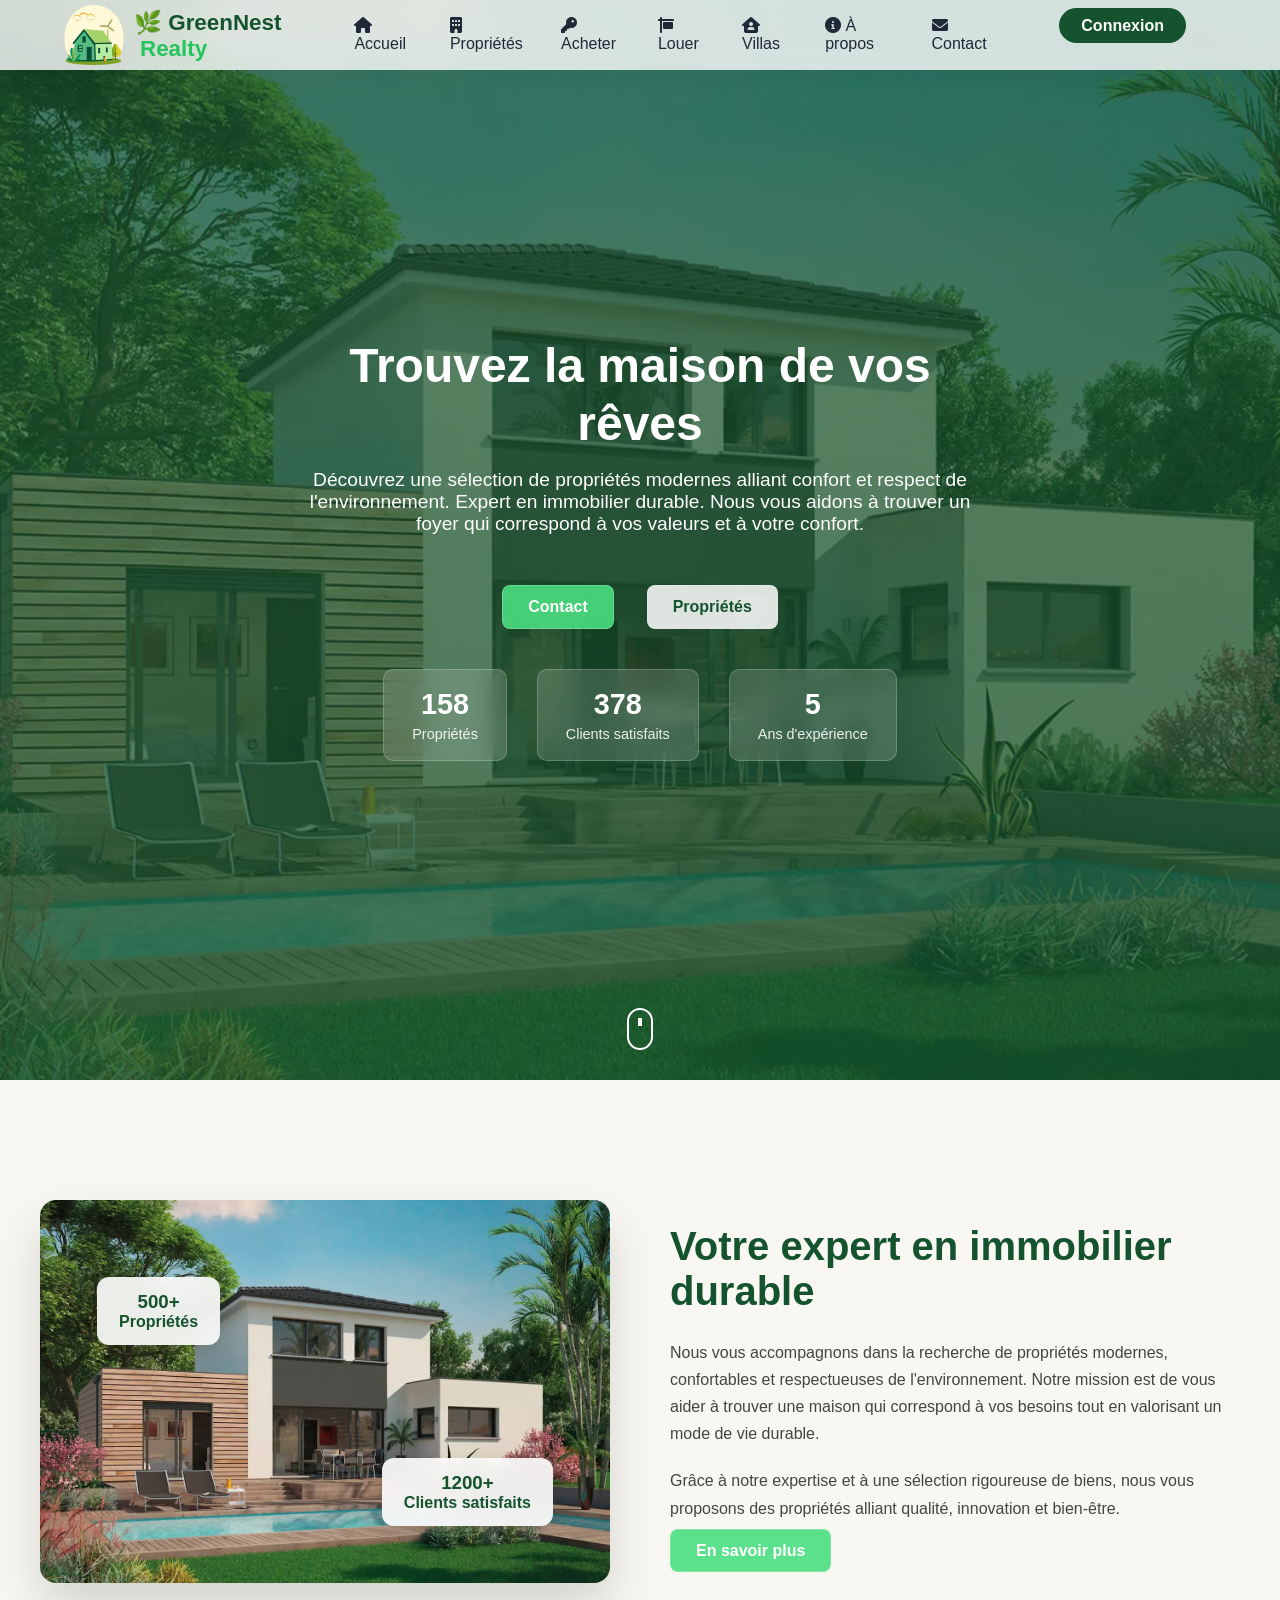
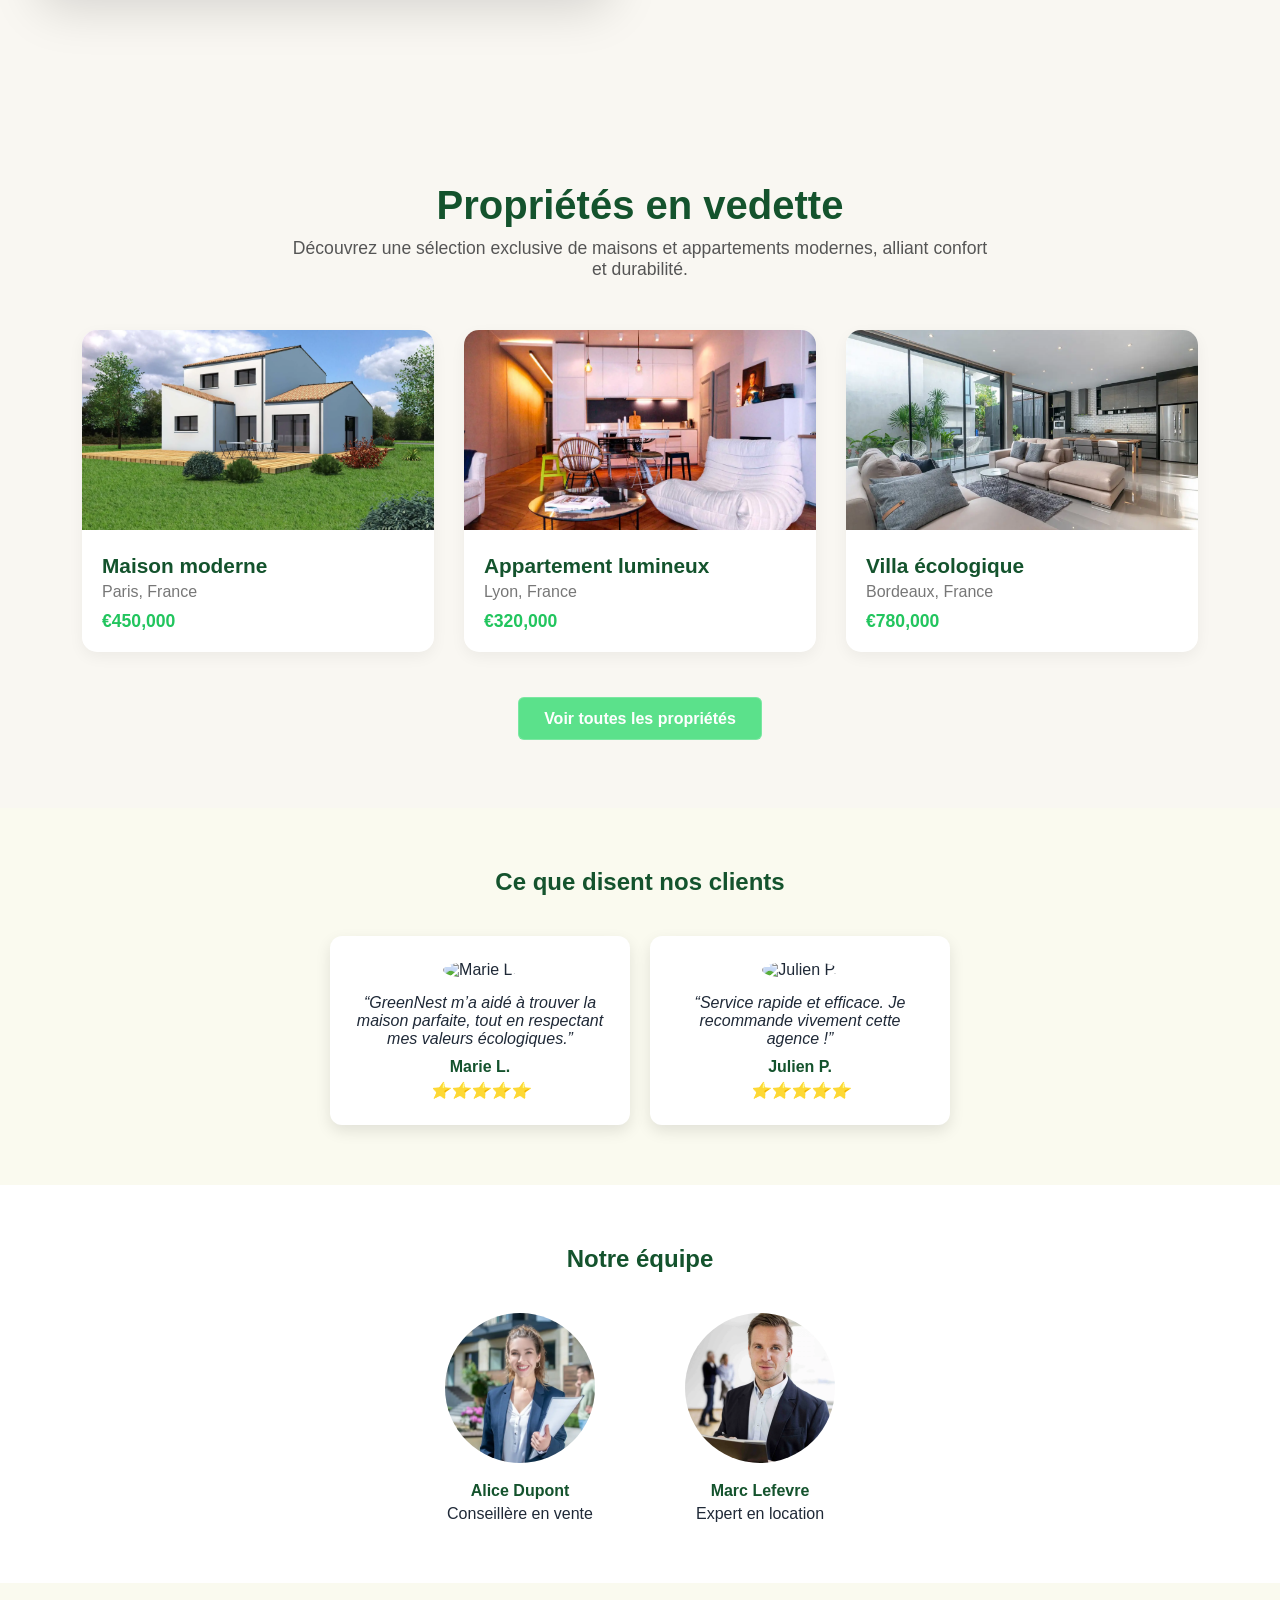
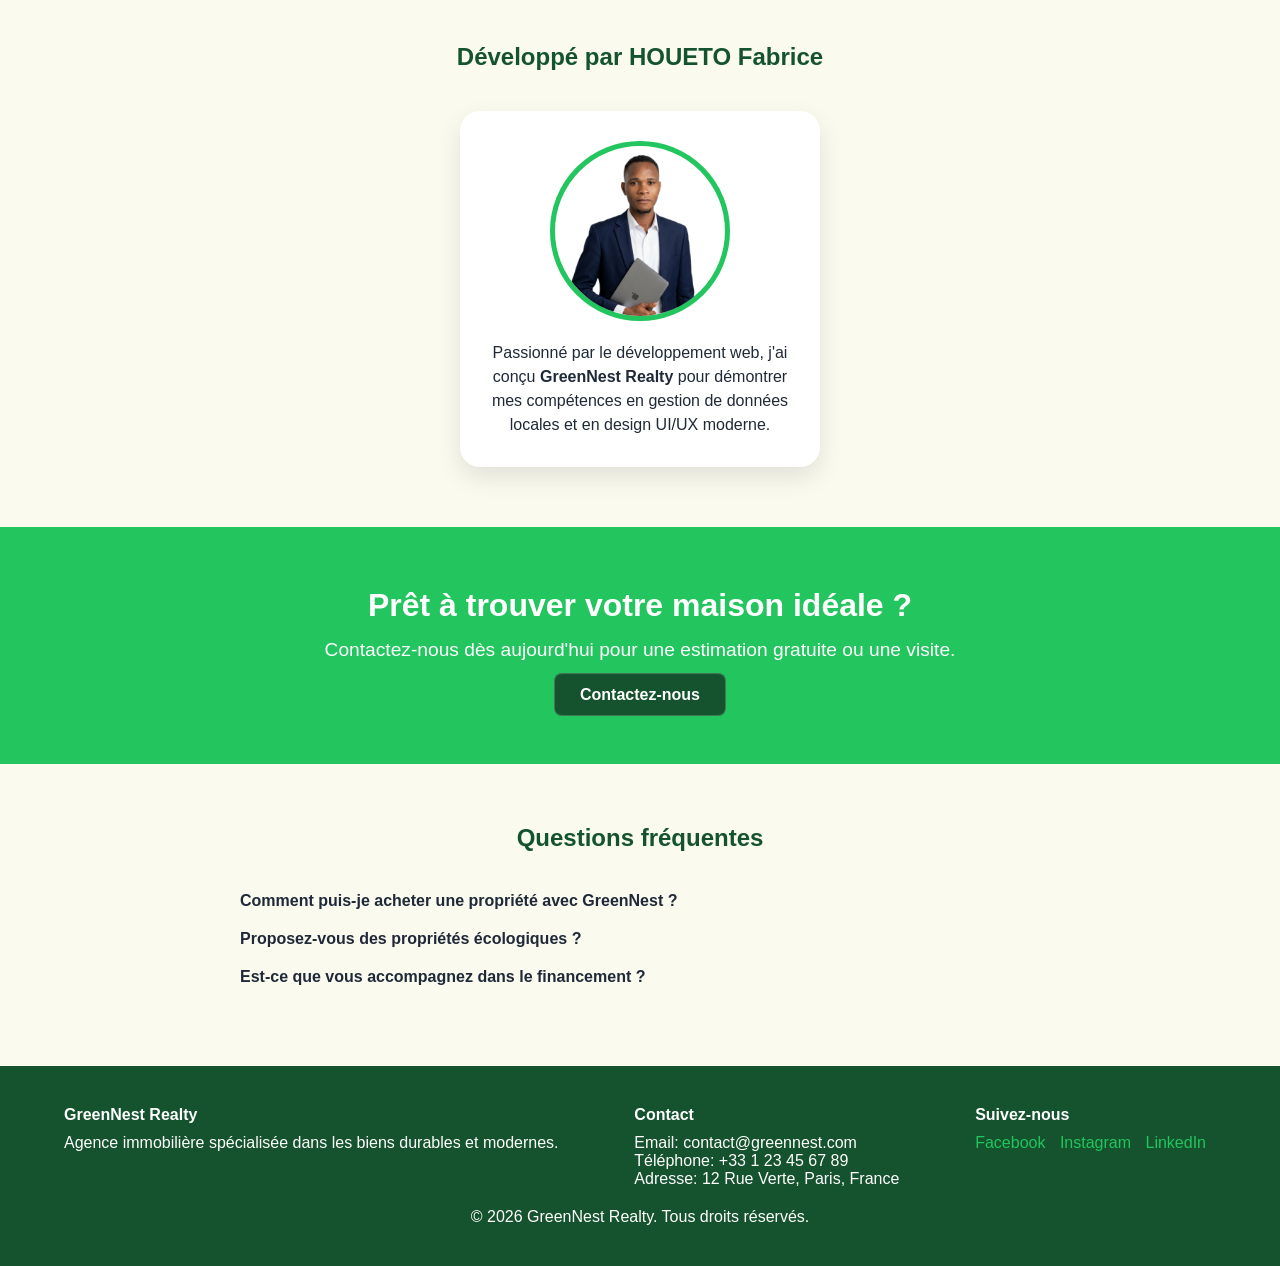
==== index.html @ a1bad44c "modification" ====
<!DOCTYPE html>
<html lang="fr">
<head>
    <meta charset="UTF-8">
    <meta name="viewport" content="width=device-width, initial-scale=1.0">
    <title>GreenNest Realty | Trouvez votre maison écologique</title>
    <link rel="stylesheet" href="style.css">
    <link rel="stylesheet" href="https://cdnjs.cloudflare.com/ajax/libs/font-awesome/6.0.0/css/all.min.css">
</head>

<body>
    
    <!-- ================= HEADER ================= -->
<header>
    <div class="menu-overlay" id="overlay"></div>
    <div class="container header-container">

        <!-- LOGO -->
        <div class="logo">
            <img id="logo" src="images/Logo.webp" alt="Logo" loading="lazy">
            <h2>🌿 GreenNest <span>Realty</span></h2>
        </div>

        <!-- NAVIGATION -->
        <nav id="nav-menu">
            <ul>
                <li><a href="#hero"><i class="fas fa-home"></i> Accueil</a></li>
                <li><a href="property.html" id="linkProperties"><i class="fas fa-building"></i> Propriétés</a></li>
                <li><a href="property.html?status=acheter" id="linkBuy"><i class="fas fa-key"></i> Acheter</a></li>
                <li><a href="property.html?status=louer" id="linkRent"><i class="fas fa-sign"></i> Louer</a></li>
                <li><a href="property.html?type=villa"><i class="fas fa-house-user"></i> Villas</a></li>
                <li><a href="#about"><i class="fas fa-info-circle"></i> À propos</a></li>
                <li><a href="contact.html" id="linkContact"><i class="fas fa-envelope"></i> Contact</a></li>
                <li><a href="login.html" class="btn-login" id="btnLogin">Connexion</a></li>
            </ul>
        </nav>

        <!-- HAMBURGER -->
        <div class="hamburger" id="hamburger">
            <i class="fas fa-bars"></i>
        </div>

    </div>
</header>

    <!-- Hero -->
    <section class="hero" id="hero">

  <img src="images/appartement20.webp" alt="Maison moderne écologique" class="hero-bg" loading="lazy">

  <div class="hero-overlay"></div>

  <div class="hero-content">
    <br>
    <h1 class="hero-title">Trouvez la maison de vos rêves</h1>

    <p class="hero-text">
      Découvrez une sélection de propriétés modernes alliant confort et respect
      de l'environnement. Expert en immobilier durable. Nous vous aidons à
      trouver un foyer qui correspond à vos valeurs et à votre confort.
    </p>
    <br>
    <div class="hero-btns">
      <a href="contact.html" class="btn btn-primary">Contact</a>&nbsp;&nbsp;
      <a href="property.html" class="btn btn-secondary">Propriétés</a>
    </div>

    <div class="hero-stats">

  <div class="stat">
    <h3 class="counter" data-target="500">0</h3>
    <p>Propriétés</p>
  </div>

  <div class="stat">
    <h3 class="counter" data-target="1200">0</h3>
    <p>Clients satisfaits</p>
  </div>

  <div class="stat">
    <h3 class="counter" data-target="15">0</h3>
    <p>Ans d'expérience</p>
  </div>

</div>

  </div>

  <div class="scroll-indicator"></div>

</section>

    <!-- About -->
    <section class="about" id="about">

  <div class="about-container">

    <div class="about-image">
      <img src="images/appartement20.webp" alt="Maison écologique moderne" loading="lazy">
      <!-- petites cartes flottantes -->
      <div class="about-card stat-card">
        <h3>500+</h3>
        <p>Propriétés</p>
      </div>
      <div class="about-card stat-card">
        <h3>1200+</h3>
        <p>Clients satisfaits</p>
      </div>
    </div>

    <div class="about-content">
      <h2 class="fade-up">Votre expert en immobilier durable</h2>

      <p class="fade-up" style="animation-delay:0.3s">
        Nous vous accompagnons dans la recherche de propriétés modernes,
        confortables et respectueuses de l'environnement. Notre mission
        est de vous aider à trouver une maison qui correspond à vos besoins
        tout en valorisant un mode de vie durable.
      </p>

      <p class="fade-up" style="animation-delay:0.5s">
        Grâce à notre expertise et à une sélection rigoureuse de biens,
        nous vous proposons des propriétés alliant qualité, innovation
        et bien-être.
      </p>

      <a href="about.html" class="btn btn-primary fade-up" style="animation-delay:0.7s">
        En savoir plus
      </a>

    </div>

  </div>

</section>

    <!-- Properties -->
    <section class="featured-properties">
  <div class="container">
    <h2 class="section-title">Propriétés en vedette</h2>
    <p class="section-subtitle">Découvrez une sélection exclusive de maisons et appartements modernes, alliant confort et durabilité.</p>

    <div class="property-cards">

      <!-- Carte propriété 1 -->
      <div class="property-card">
        <img src="images/appartement13.webp" alt="Maison moderne à Paris" loading="lazy">
        <div class="property-info">
          <h3>Maison moderne</h3>
          <p>Paris, France</p>
          <span class="price">€450,000</span>
        </div>
      </div>

      <!-- Carte propriété 2 -->
      <div class="property-card">
        <img src="images/appartement11.webp" alt="Appartement lumineux à Lyon" loading="lazy">
        <div class="property-info">
          <h3>Appartement lumineux</h3>
          <p>Lyon, France</p>
          <span class="price">€320,000</span>
        </div>
      </div>

      <!-- Carte propriété 3 -->
      <div class="property-card">
        <img src="images/appartement2.webp" alt="Villa écologique à Bordeaux" loading="lazy">
        <div class="property-info">
          <h3>Villa écologique</h3>
          <p>Bordeaux, France</p>
          <span class="price">€780,000</span>
        </div>
      </div>

    </div>
    <br>
    <div class="btn-container">
      <a href="property.html" class="btn btn-primary">Voir toutes les propriétés</a>
    </div>

  </div>
</section>

    <!-- ================= Testimonials / Avis Clients ================= -->
<section class="testimonials" id="testimonials">
  <div class="container">
    <h2>Ce que disent nos clients</h2>
    <div class="testimonial-cards">
      <div class="testimonial-card">
        <img src="https://i.pravatar.cc/100?img=32" alt="Marie L." loading="lazy">
        <p>“GreenNest m’a aidé à trouver la maison parfaite, tout en respectant mes valeurs écologiques.”</p>
        <h4>Marie L.</h4>
        <p class="stars">⭐⭐⭐⭐⭐</p>
      </div>
      <div class="testimonial-card">
        <img src="https://i.pravatar.cc/100?img=12" alt="Julien P." loading="lazy">
        <p>“Service rapide et efficace. Je recommande vivement cette agence !”</p>
        <h4>Julien P.</h4>
        <p class="stars">⭐⭐⭐⭐⭐</p>
      </div>
    </div>
  </div>
</section>

<!-- ================= Team / Équipe ================= -->
<section class="team" id="team">
  <div class="container">
    <h2>Notre équipe</h2>
    <div class="team-cards">
      <div class="team-card">
        <img src="images/agent1.webp" alt="Alice Dupont" loading="lazy">
        <h4>Alice Dupont</h4>
        <p>Conseillère en vente</p>
      </div>
      <div class="team-card">
        <img src="images/agent2.webp" alt="Marc Lefevre" loading="lazy">
        <h4>Marc Lefevre</h4>
        <p>Expert en location</p>
      </div>
    </div>
  </div>
</section>

<!-- ================= Section créateur================= -->
<section class="creator" style="padding: 60px 5%; background: var(--beige); text-align: center;">
  <h2 style="color: var(--dark-green); margin-bottom: 40px;">Développé par HOUETO Fabrice</h2>
  
  <div class="creator-card" style="display: inline-block; background: var(--white); border-radius: 20px; padding: 30px 20px; box-shadow: 0 10px 25px rgba(0,0,0,0.1); transition: var(--transition);">
    
    <div class="creator-photo-wrapper" style="position: relative; width: 180px; height: 180px; margin: 0 auto 20px;">
      <img src="images/ma_photo.webp" alt="HOUETO Fabrice" loading="lazy" 
           style="width: 100%; height: 100%; border-radius: 50%; border: 5px solid var(--light-green); object-fit: cover; display: block;">
      <!-- Halo / overlay lumineux -->
      <div style="position: absolute; top: -10px; left: -10px; width: 200px; height: 200px; border-radius: 50%; background: var(--light-green); opacity: 0.2; z-index: -1;"></div>
    </div>
    
    <p style="max-width: 320px; margin: 0 auto; color: var(--dark-text); font-size: 1rem; line-height: 1.5;">
      Passionné par le développement web, j'ai conçu <strong>GreenNest Realty</strong> pour démontrer mes compétences en gestion de données locales et en design UI/UX moderne.
    </p>
    
  </div>
</section>

<!-- ================= Call-To-Action ================= -->
<section class="cta">
  <div class="container">
    <h2>Prêt à trouver votre maison idéale ?</h2>
    <p>Contactez-nous dès aujourd'hui pour une estimation gratuite ou une visite.</p>
    <a href="contact.html" class="btn">Contactez-nous</a>
  </div>
</section>

<!-- ================= FAQ ================= -->
<section class="faq" id="faq">
  <div class="container">
    <h2>Questions fréquentes</h2>
    <div class="faq-items">
      <div class="faq-item">
        <h4>Comment puis-je acheter une propriété avec GreenNest ?</h4>
        <p>Vous pouvez nous contacter directement via le formulaire ou prendre rendez-vous avec un de nos agents.</p>
      </div>
      <div class="faq-item">
        <h4>Proposez-vous des propriétés écologiques ?</h4>
        <p>Oui, toutes nos propriétés sélectionnées respectent des critères de durabilité et d’efficacité énergétique.</p>
      </div>
      <div class="faq-item">
        <h4>Est-ce que vous accompagnez dans le financement ?</h4>
        <p>Oui, nous vous conseillons sur les meilleures options de financement adaptées à votre projet.</p>
      </div>
    </div>
  </div>
</section>

<!-- ================= Footer ================= -->
<footer>
  <div class="container footer-container">
    <div class="footer-section">
      <h4>GreenNest Realty</h4>
      <p>Agence immobilière spécialisée dans les biens durables et modernes.</p>
    </div>
    <div class="footer-section">
      <h4>Contact</h4>
      <p>Email: contact@greennest.com</p>
      <p>Téléphone: +33 1 23 45 67 89</p>
      <p>Adresse: 12 Rue Verte, Paris, France</p>
    </div>
    <div class="footer-section">
      <h4>Suivez-nous</h4>
      <p>
        <a >Facebook</a>
        <a >Instagram</a>
        <a >LinkedIn</a>
      </p>
    </div>
  </div>
  <div class="footer-bottom">
    <p>&copy; 2026 GreenNest Realty. Tous droits réservés.</p>
  </div>
</footer>

    <script src="script.js"></script>
    <script type="module" src="firebase.js"></script>
</body>
</html>
---- style.css ----
/* --- Variables & Reset --- */

:root {
    --dark-green: #14532D;
    --light-green: #22C55E;
    --beige: #fafaef;
    --white: #FFFFFF;
    --dark-text: #1f2937;
    --glass: rgba(255,255,255,0.15);
    --transition: all 0.3s ease;
}

*{
    margin:0;
    padding:0;
    box-sizing:border-box;
    font-family:'Segoe UI', Tahoma, Geneva, Verdana, sans-serif;
}

body{
    background:var(--white);
    color:var(--dark-text);
}

/* Container */

.container{
    width:90%;
    max-width:1200px;
    margin:auto;
}

/* HEADER */

header{
    background: rgba(255,255,255,0.80);
    backdrop-filter: blur(10px);
    position: fixed;
    top:0;
    width:100%;
    z-index:1000;
    box-shadow:0 4px 20px rgba(0,0,0,0.05);
    transition:0.3s;
}

header.scrolled{
  background:rgba(255,255,255,0.95);
  backdrop-filter:blur(8px);
  box-shadow:0 5px 15px rgba(0,0,0,0.1);
}

/* HEADER FLEX */

.header-container{
    display:flex;
    align-items:center;
    justify-content:space-between;
    height:70px;
}

/* LOGO */

.logo{
    display:flex;
    align-items:center;
    gap:10px;
}

.logo img{
    width:40px;
}

.logo h2{
    font-size:1.4rem;
    color:var(--dark-green);
}

.logo span{
    color:var(--light-green);
    margin-left:6px;
    font-weight:600;
}

#logo {
    height: 60px;
    width: 60px;
}

/* NAVIGATION */

nav ul{
    display:flex;
    list-style:none;
    gap:25px;
}

#btnLogin {
  margin-left: 30px;
  margin-right: 30px;
}

#btnLogin:hover {
  color: white;
}

nav a{
    text-decoration:none;
    color:var(--dark-text);
    font-weight:500;
    transition:var(--transition);
}

nav a:hover{
    color:var(--light-green);
}

/* LOGIN BUTTON */

.btn-login{
    background:var(--dark-green);
    color:var(--white);
    padding:9px 22px;
    border-radius:50px;
    text-decoration:none;
    font-weight:600;
    transition:var(--transition);
}

.btn-login:hover{
    background:var(--light-green);
    transform:scale(1.05);
}

.nav-links .btn-logout{
    padding:5px 10px;
    border:none;
    border-radius:5px;
    background: var(--dark-green);
    color:white;
    cursor:pointer;
    font-size:0.85rem;
    transition:0.3s;
}

.nav-links .btn-logout:hover{
    background: var(--light-green);
}

.nav-links .user-name{
    font-weight:600;
    color: var(--dark-green);
    margin-right:5px;
}

/* HAMBURGER */

.hamburger{
    display:none;
    font-size:1.6rem;
    cursor:pointer;
    color:var(--dark-green);
}



/* ======================= */
/* RESPONSIVE MOBILE */
/* ======================= */

@media (max-width:768px){

/* MENU MOBILE */

nav{
    position:fixed;
    top:0;
    right:-260px; /* caché hors écran */
    height:100vh;
    width:260px;
    background:white;
    box-shadow:-5px 0 20px rgba(0,0,0,0.1);
    transition:0.35s ease;
    padding-top:90px;
}

/* quand le menu est actif */

nav.active{
    right:0;
}

/* liste */

nav ul{
    flex-direction:column;
    gap:20px;
    padding:0 25px;
}

/* liens */

nav ul li{
    border-bottom:1px solid #eee;
    padding-bottom:12px;
}


/* hamburger visible */

.hamburger{
    display:block;
    font-size:1.8rem;
    cursor:pointer;
    z-index:1100;
}

.menu-overlay{
position:fixed;
top:0;
left:0;
width:100%;
height:100%;
background:rgba(0,0,0,0.4);
opacity:0;
pointer-events:none;
transition:0.3s;
}

.menu-overlay.active{
opacity:1;
pointer-events:auto;
}

#logo {
    height: 50px;
    width: 50px;
}

}

/* --------- --------- */
/* Début section HERO */
/* -------- -------- */

.hero{
  position:relative;
  height:120vh;
  display:flex;
  align-items:center;
  justify-content:center;
  text-align:center;
  padding:0 20px;
  overflow:hidden;
}

/* IMAGE BACKGROUND */

.hero-bg{
  position:absolute;
  width:100%;
  height:100%;
  object-fit:cover;
  top:0;
  left:0;
  z-index:1;

  animation:heroZoom 20s ease-in-out infinite alternate;
}

/* ZOOM LENT CINEMATIC */

@keyframes heroZoom{
  from{
    transform:scale(1.5);
  }
  to{
    transform:scale(1);
  }
}

/* OVERLAY */

.hero-overlay{
  position:absolute;
  width:100%;
  height:100%;
  top:0;
  left:0;
  background:linear-gradient(
    rgba(20,83,45,0.65),
    rgba(20,83,45,0.75)
  );
  z-index:2;
}

/* CONTENU */

.hero-content{
  position:relative;
  z-index:3;
  color:var(--white);
  max-width:700px;
}

/* TITRE */

.hero-title{
  font-size:3rem;
  margin-bottom:1rem;
  line-height:1.2;
  animation:fadeUp 1s ease forwards;

}

/* TEXTE */

.hero-text{
  font-size:1.2rem;
  margin-bottom:2rem;
  opacity:0;
  animation:fadeUp 1s ease forwards;
  animation-delay:0.4s;
}

/* BOUTONS */

.hero-btns{
  display:flex;
  justify-content:center;
  gap:12px;
  flex-wrap:wrap;
  opacity:0;
  animation:fadeUp 1s ease forwards;
  animation-delay:0.8s;
}

/* STYLE BOUTONS */

.btn{

  padding:12px 25px;
  border-radius:8px;
  text-decoration:none;
  font-weight:bold;

  backdrop-filter:blur(10px);

  border:1px solid rgba(255,255,255,0.2);

  transition:0.3s;
}

.btn-primary{
  background:rgba(74,222,128,0.9);
  color:white;
}

.btn-secondary{
  background:rgba(255,255,255,0.85);
  color:var(--dark-green);
}

.btn:hover{
  transform:translateY(-4px) scale(1.03);
  box-shadow:0 10px 30px rgba(0,0,0,0.2);
}

/* ANIMATION TEXTE */

@keyframes fadeUp{

  from{
    opacity:0;
    transform:translateY(30px);
  }

  to{
    opacity:1;
    transform:translateY(0);
  }

}

/* SCROLL INDICATOR */

.scroll-indicator{
  position:absolute;
  bottom:30px;
  width:26px;
  height:42px;
  border:2px solid white;
  border-radius:20px;
  z-index:3;
  margin-bottom: 0px;
}

.scroll-indicator::after{
  content:"";
  width:4px;
  height:8px;
  background:white;
  position:absolute;
  top:8px;
  left:50%;
  transform:translateX(-50%);
  animation:scrollAnim 1.6s infinite;
}

@keyframes scrollAnim{

  0%{
    opacity:0;
    transform:translate(-50%,0);
  }

  50%{
    opacity:1;
  }

  100%{
    opacity:0;
    transform:translate(-50%,12px);
  }

}

/* RESPONSIVE */

@media (max-width:768px){

  .hero-title{
    font-size:2.2rem;
  }

  .hero-text{
    font-size:1.05rem;
  }

}

@media (max-width:480px){

  .hero-title{
    font-size:1.8rem;
  }

  .hero-text{
    font-size:0.95rem;
  }

}

/* STATS HERO */

.hero-stats{
  display:flex;
  justify-content:center;
  gap:30px;
  margin-top:40px;
  flex-wrap:wrap;
}

/* carte */

.stat{

  background:rgba(255,255,255,0.15);

  backdrop-filter:blur(10px);

  padding:18px 28px;

  border-radius:10px;

  border:1px solid rgba(255,255,255,0.2);

  text-align:center;

  color:white;

  min-width:120px;

  transition:0.3s;

}

/* nombre */

.stat h3{
  font-size:1.8rem;
  margin-bottom:5px;
}

/* texte */

.stat p{
  font-size:0.9rem;
  opacity:0.9;
}

/* hover */

.stat:hover{
  transform:translateY(-5px);
  box-shadow:0 10px 25px rgba(0,0,0,0.2);
}

@media (max-width:600px){

  .hero-stats{
    gap:15px;
  }

  .stat{
    padding:14px 18px;
  }

  .stat h3{
    font-size:1.4rem;
  }

}

/* --------- --------- */
/* fin css section hero */
/* --------- --------- */



/* --------- --------- */
/* Début css section A propos */
/* --------- --------- */
/* SECTION ABOUT PREMIUM */

.about{
  position:relative;
  padding:120px 20px;
  background:#f9f7f2;
}

.about-container{
  max-width:1200px;
  margin:auto;
  display:grid;
  grid-template-columns:1fr 1fr;
  gap:60px;
  align-items:center;
  position:relative;
}

/* IMAGE */

.about-image{
  position:relative;
}

.about-image img{
  width:100%;
  border-radius:16px;
  box-shadow:0 25px 50px rgba(0,0,0,0.15);
  display:block;
  transform:translateY(0);
  transition:transform 0.6s ease;
}

/* cartes flottantes sur image */

.about-card{
  position:absolute;
  background:rgba(255,255,255,0.9);
  backdrop-filter:blur(10px);
  padding:14px 22px;
  border-radius:12px;
  box-shadow:0 10px 25px rgba(0,0,0,0.15);
  text-align:center;
  min-width:100px;
  transition:transform 0.4s ease;
  color:var(--dark-green);
  font-weight:bold;
}

/* positions des cartes */

.about-card:nth-child(2){ top:20%; left:10%; }
.about-card:nth-child(3){ bottom:15%; right:10%; }

/* hover effet carte */
.about-card:hover{
  transform:translateY(-8px);
}

/* CONTENU */

.about-content h2{
  font-size:2.5rem;
  color:var(--dark-green);
  margin-bottom:25px;
}

.about-content p{
  margin-bottom:20px;
  line-height:1.7;
  color:#444;
}

/* animation fade-up */

.fade-up{
  opacity:0;
  transform:translateY(30px);
  animation:fadeUp 1s forwards;
}

@keyframes fadeUp{
  to{
    opacity:1;
    transform:translateY(0);
  }
}

/* RESPONSIVE */

@media (max-width:900px){
  .about-container{
    grid-template-columns:1fr;
    text-align:center;
  }

  .about-card{ display:none; }
}

/* ============================= */
/*       ABOUT PAGE CSS          */
/* ============================= */

/* ----------------------------- */
/* SECTION HEADER (bouton retour) */
/* ----------------------------- */
.about-header {
  background-color: #ffffff;
  padding: 30px 40px;
  box-shadow: 0 2px 8px rgba(0, 0, 0, 0.05);
}

.about-header-container {
  max-width: 1200px;
  margin: auto;
  display: flex;
  justify-content: space-between;
  align-items: center;
}

/* Logo */
.about-header .logo h2 {
  font-size: 1.8rem;
  font-weight: bold;
  color: var(--dark-green);
  margin: 0;
}

.about-header .logo span {
  font-weight: normal;
  color: var(--light-green);
}

/* Bouton Retour */
.about-header .btn {
  font-size: 1rem;
  padding: 10px 22px;
  border-radius: 6px;
  text-decoration: none;
  font-weight: bold;
  transition: 0.3s;
  backdrop-filter: blur(10px);
  background: var(--light-green);
  color: white;
}

.about-header .btn:hover {
  transform: translateY(-2px);
  box-shadow: 0 6px 15px rgba(0, 0, 0, 0.15);
}

/* ----------------------------- */
/* HERO SIMPLE POUR ABOUT        */
/* ----------------------------- */
.about-hero {
  height: 50vh;
  background: url('images/hero.webp') center/cover no-repeat;
  position: relative;
  display: flex;
  justify-content: center;
  align-items: center;
  color: white;
  text-align: center;
}

.about-hero .hero-overlay {
  position: absolute;
  top: 0; left: 0;
  width: 100%; height: 100%;
  background: rgba(20, 83, 45, 0.6);
  z-index: 1;
}

.about-hero .hero-content {
  position: relative;
  z-index: 2;
  max-width: 700px;
  animation: fadeUp 1s ease forwards;
}

/* ========================= */
/* ABOUT PAGE PREMIUM CSS     */
/* ========================= */

/* ------------------------- */
/* HEADER */
.about-header{
  background-color:#ffffff;
  padding:20px 40px;
  box-shadow:0 2px 8px rgba(0,0,0,0.05);
}

.about-header-container{
  max-width:1200px;
  margin:auto;
  display:flex;
  justify-content:space-between;
  align-items:center;
}

.about-header .logo h2{
  font-size:1.8rem;
  font-weight:bold;
  color:var(--dark-green);
  margin:0;
}

.about-header .logo span{
  font-weight:normal;
  color:var(--light-green);
}

.about-header .btn{
  font-size:1rem;
  padding:10px 22px;
  border-radius:6px;
  text-decoration:none;
  font-weight:bold;
  transition:0.3s;
  backdrop-filter:blur(10px);
  background: var(--light-green);
  color:white;
}

.about-header .btn:hover{
  transform:translateY(-2px);
  box-shadow:0 6px 15px rgba(0,0,0,0.15);
}

/* ------------------------- */
/* HERO */
.about-hero{
  height:50vh;
  background:url('images/appartement15.webp') center/cover no-repeat;
  position:relative;
  display:flex;
  justify-content:center;
  align-items:center;
  color:white;
  text-align:center;
}

.about-hero .hero-overlay{
  position:absolute;
  top:0; left:0;
  width:100%; height:100%;
  background:rgba(20,83,45,0.6);
  z-index:1;
}

.about-hero .hero-content{
  position:relative;
  z-index:2;
  max-width:700px;
  animation:fadeUp 1s ease forwards;
}

/* ------------------------- */
/* SECTION ABOUT DETAILLEE */
.about-page{
  padding:80px 20px;
  background:#f9f7f2;
}

.about-page-container{
  max-width:1200px;
  margin:auto;
  display:grid;
  grid-template-columns:1fr 1fr;
  gap:60px;
  align-items:center;
}

.about-page-image img{
  width:100%;
  border-radius:16px;
  box-shadow:0 25px 50px rgba(0,0,0,0.15);
}

/* Texte */
.about-page-content h2{
  font-size:2.2rem;
  color:var(--dark-green);
  margin-bottom:20px;
}

.about-page-content p{
  margin-bottom:20px;
  line-height:1.7;
  color:#444;
  font-size:1rem; /* un peu plus petit */
}

.about-page-content ul{
  margin-bottom:30px;
  padding-left:20px;
}

.about-page-content ul li{
  margin-bottom:12px;
  line-height:1.6;
  font-size:0.95rem;
}

/* BENEFITS / STATS */
.about-benefits{
  display:flex;
  gap:20px;
  flex-wrap:wrap;
}

.benefit-card{
  background:rgba(74,222,128,0.1);
  border-radius:12px;
  padding:20px;
  min-width:120px;
  text-align:center;
}

.benefit-card h3{
  font-size:1.8rem;
  margin-bottom:5px;
}

.benefit-card p{
  font-size:0.95rem;
  color:var(--dark-green);
  font-weight:bold;
}

/* FADE-UP ANIMATION */
.fade-up{
  opacity:0;
  transform:translateY(30px);
  animation:fadeUp 1s forwards;
}

@keyframes fadeUp{
  to{
    opacity:1;
    transform:translateY(0);
  }
}

/* ------------------------- */
/* RESPONSIVE */
@media (max-width:900px){
  .about-page-container{
    grid-template-columns:1fr;
    text-align:center;
  }

  .about-benefits{
    justify-content:center;
  }

  .about-page-content h2{
    font-size:2rem;
  }

  .about-page-content p{
    font-size:0.95rem;
  }

  .about-page-content ul li{
    font-size:0.9rem;
  }
}

@media (max-width:768px){
  .about-header{
    padding:20px 25px;
  }

  .about-header .logo h2{
    font-size:1.5rem;
  }

  .about-header .btn{
    font-size:0.9rem;
    padding:8px 16px;
  }
}

@media (max-width:480px){
  .about-header .logo h2{
    font-size:1.3rem;
  }

  .about-header .btn{
    font-size:0.85rem;
    padding:6px 14px;
  }

  .about-page-content h2{
    font-size:1.8rem;
  }

  .about-page-content p{
    font-size:0.9rem;
  }

  .about-page-content ul li{
    font-size:0.85rem;
  }
}


/* ======================= */
/* SECTION FEATURED PROPERTIES */
/* ======================= */
.featured-properties{
  padding:80px 20px;
  background:#f9f7f2;
  text-align:center;
}

.featured-properties .section-title{
  font-size:2.5rem;
  color:var(--dark-green);
  margin-bottom:10px;
}

.featured-properties .section-subtitle{
  font-size:1.1rem;
  color:#555;
  margin-bottom:50px;
  max-width:700px;
  margin-left:auto;
  margin-right:auto;
}

/* CARDS */
.property-cards{
  display:grid;
  grid-template-columns:repeat(auto-fit, minmax(250px, 1fr));
  gap:30px;
  margin-bottom:40px;
}

.property-card{
  background:white;
  border-radius:16px;
  overflow:hidden;
  box-shadow:0 15px 30px rgba(0,0,0,0.1);
  transition: transform 0.3s, box-shadow 0.3s;
}

.property-card:hover{
  transform:translateY(-5px);
  box-shadow:0 25px 50px rgba(0,0,0,0.15);
}

.property-card img{
  width:100%;
  height:200px;
  object-fit:cover;
}

.property-info{
  padding:20px;
  text-align:left;
}

.property-info h3{
  font-size:1.3rem;
  margin-bottom:5px;
  color:var(--dark-green);
}

.property-info p{
  font-size:1rem;
  color:#777;
  margin-bottom:10px;
}

.property-info .price{
  font-weight:bold;
  color:var(--light-green);
  font-size:1.1rem;
}

/* BOUTON VOIR TOUTES LES PROPRIETES */
.featured-properties .btn-container{
  text-align:center;
}

.featured-properties .btn-container .btn{
  padding:12px 25px;
  font-size:1rem;
  border-radius:6px;
  transition:0.3s;
}

.featured-properties .btn-container .btn:hover{
  transform:translateY(-2px);
  box-shadow:0 6px 15px rgba(0,0,0,0.2);
}

/* RESPONSIVE */
@media (max-width:768px){
  .featured-properties .section-title{
    font-size:2rem;
  }
  .featured-properties .section-subtitle{
    font-size:1rem;
  }
  .property-card img{
    height:180px;
  }
}
@media (max-width:480px){
  .featured-properties .section-title{
    font-size:1.7rem;
  }
  .featured-properties .section-subtitle{
    font-size:0.95rem;
  }
  .property-card img{
    height:150px;
  }
  .property-info h3{
    font-size:1.1rem;
  }
  .property-info p, .property-info .price{
    font-size:0.9rem;
  }
  .featured-properties .btn-container .btn{
    font-size:0.9rem;
    padding:10px 20px;
  }
}

/* ================= Testimonials ================= */
.testimonials {
  padding: 60px 0;
  background-color: var(--beige);
}
.testimonials h2 {
  text-align: center;
  color: var(--dark-green);
  margin-bottom: 40px;
}
.testimonial-cards {
  display: flex;
  gap: 20px;
  justify-content: center;
  flex-wrap: wrap;
}
.testimonial-card {
  background: var(--white);
  padding: 25px;
  border-radius: 12px;
  width: 300px;
  text-align: center;
  box-shadow: 0 6px 15px rgba(0,0,0,0.1);
  transition: var(--transition);
}
.testimonial-card img {
  width: 80px;
  height: 80px;
  border-radius: 50%;
  object-fit: cover;
  margin-bottom: 15px;
}
.testimonial-card:hover {
  transform: translateY(-10px);
}
.testimonial-card p {
  font-style: italic;
}
.testimonial-card h4 {
  color: var(--dark-green);
  margin: 10px 0 5px;
}
.testimonial-card .stars {
  color: var(--light-green);
  margin: 0;
}

/* ================= Team ================= */
.team {
  padding: 60px 0;
  background: var(--glass);
  backdrop-filter: blur(10px);
}
.team h2 {
  text-align: center;
  color: var(--dark-green);
  margin-bottom: 40px;
}
.team-cards {
  display: flex;
  gap: 20px;
  justify-content: center;
  flex-wrap: wrap;
}
.team-card {
  text-align: center;
  width: 220px;
  transition: var(--transition);
}
.team-card img {
  width: 150px;
  height: 150px;
  border-radius: 50%;
  object-fit: cover;
  margin-bottom: 15px;
}
.team-card:hover {
  transform: scale(1.05);
}
.team-card h4 {
  color: var(--dark-green);
  margin-bottom: 5px;
}
.team-card p {
  color: var(--dark-text);
}

/* ================= CTA ================= */
.cta {
  background: var(--light-green);
  padding: 60px 0;
  text-align: center;
  color: var(--white);
}
.cta h2 {
  margin-bottom: 15px;
  font-size: 2rem;
}
.cta p {
  font-size: 1.2rem;
  margin-bottom: 25px;
}
.cta .btn {
  background: var(--dark-green);
  color: var(--white);
  padding: 12px 25px;
  border-radius: 8px;
  text-decoration: none;
  transition: var(--transition);
}
.cta .btn:hover {
  background: var(--white);
  color: var(--dark-green);
}

/* ================= FAQ ================= */
.faq {
  padding: 60px 0;
  background: var(--beige);
}
.faq h2 {
  text-align: center;
  color: var(--dark-green);
  margin-bottom: 40px;
}
.faq-items {
  max-width: 800px;
  margin: 0 auto;
}
.faq-item {
  margin-bottom: 20px;
  cursor: pointer;
  transition: var(--transition);
}
.faq-item h4 {
  color: var(--dark-text);
  margin-bottom: 5px;
}
.faq-item p {
  display: none;
  color: var(--dark-text);
  margin-left: 15px;
}
.faq-item.active p {
  display: block;
}

/* ================= Footer ================= */
footer {
  background: var(--dark-green);
  color: var(--white);
  padding: 40px 0;
}
footer .footer-container {
  display: flex;
  flex-wrap: wrap;
  justify-content: space-between;
  gap: 20px;
}
footer h4 {
  margin-bottom: 10px;
}
footer a {
  color: var(--light-green);
  text-decoration: none;
  margin-right: 10px;
  transition: var(--transition);
}
footer a:hover {
  text-decoration: underline;
}
.footer-bottom {
  text-align: center;
  margin-top: 20px;
}




/* --- Auth Pages (Login & Register) --- */
.auth-page {
    background: linear-gradient(rgba(20, 83, 45, 0.1), rgba(20, 83, 45, 0.1)), 
                url('images/appartement12.webp');
    background-size: cover;
    background-position: center;
    min-height: 100vh;

    display: flex;
    flex-direction: column; /* important */
}

.auth-container {
    padding: 40px 20px;
    width: 100%;
    max-width: 500px;
    margin: auto;
}

.auth-card {
    background: var(--white);
    padding: 40px;
    border-radius: 15px;
    box-shadow: 0 10px 25px rgba(0,0,0,0.1);
    text-align: center;
}

.auth-card h2 {
    color: var(--dark-green);
    margin-bottom: 10px;
    font-size: 1.8rem;
}

.auth-card p {
    color: #666;
    margin-bottom: 30px;
    font-size: 0.9rem;
}

.input-group {
    text-align: left;
    margin-bottom: 20px;
}

.input-group label {
    display: block;
    margin-bottom: 8px;
    font-weight: 600;
    font-size: 0.85rem;
    color: var(--dark-green);
}

.input-group input {
    width: 100%;
    padding: 12px 15px;
    border: 1px solid #ddd;
    border-radius: 8px;
    outline: none;
    transition: var(--transition);
}

.input-group input:focus {
    border-color: var(--light-green);
    box-shadow: 0 0 0 3px rgba(34, 197, 94, 0.1);
}

.btn-auth {
    width: 100%;
    padding: 14px;
    background: var(--dark-green);
    color: white;
    border: none;
    border-radius: 8px;
    font-size: 1rem;
    font-weight: 600;
    cursor: pointer;
    transition: var(--transition);
    margin-top: 10px;
}

.btn-auth:hover {
    background: var(--light-green);
    transform: translateY(-2px);
}

.auth-footer {
    margin-top: 25px;
    font-size: 0.9rem;
}

.auth-footer a {
    color: var(--light-green);
    text-decoration: none;
    font-weight: 600;
}

@keyframes floatingBg {
    0%{
        background-size: 100%;
        background-position: center;
    }
    50%{
        background-size: 105%;
        background-position: top;
    }
    100%{
        background-size: 110%;
        background-position: bottom;
    }
}

.auth-page{
    animation: floatingBg 25s infinite alternate ease-in-out;
}

.google-auth{
    margin-bottom:25px;
}

.btn-google{
    width:100%;
    padding:14px;
    border-radius:10px;
    border:1px solid #e5e5e5;
    background:#fff;
    cursor:pointer;

    font-size:0.95rem;
    font-weight:600;

    display:flex;
    align-items:center;
    justify-content:center;
    gap:12px;

    transition:all 0.3s ease;
    box-shadow:0 3px 10px rgba(0,0,0,0.05);
}

.btn-google i{
    font-size:1.2rem;   /* icône plus grande */
    color:#DB4437;
}

.btn-google:hover{
    background:#fafafa;
    transform:translateY(-2px);
    box-shadow:0 8px 18px rgba(0,0,0,0.1);
}

.btn-google:active{
    transform:scale(0.98);
}

.auth-divider{
    display:flex;
    align-items:center;
    margin:25px 0;
}

.auth-divider::before,
.auth-divider::after{
    content:"";
    flex:1;
    border-bottom:1px solid #e5e5e5;
}

.auth-divider span{
    padding:0 12px;
    font-size:0.8rem;
    color:#888;
}

/* Parent relatif pour positionner l'œil */
.password-group {
    position: relative;
}

/* Champ input avec espace pour l'œil */
.password-group input {
    width: 100%;
    padding: 12px 45px 12px 15px; /* padding-right pour l'œil */
    font-size: 1rem;
    box-sizing: border-box;
}

/* Icône parfaitement centrée */
.password-group .toggle-password {
    position: absolute;
    top: 0;
    right: 12px;
    height: 100%; /* span prend toute la hauteur du champ */
    display: flex;
    align-items: center; /* centrage vertical */
    justify-content: center; /* centrage horizontal */
    cursor: pointer;
    color: #888;
    font-size: 1.1rem;
}

.password-group .toggle-password:hover {
    color: var(--dark-green);
}

.toggle-password {
  padding-top: 26px;
}




/* Page Properties */
.properties-container { padding: 120px 5% 50px; }

.filter-section { text-align: center; margin-bottom: 40px; }

.search-box {
    display: flex;
    gap: 10px;
    justify-content: center;
    margin-top: 20px;
    flex-wrap: wrap;
}

.search-box input, .search-box select {
    padding: 12px 20px;
    border: 1px solid #ddd;
    border-radius: 30px;
    outline: none;
    font-size: 1rem;
}

.properties-grid {
    display: grid;
    grid-template-columns: repeat(auto-fill, minmax(320px, 1fr));
    gap: 25px;
}

.property-card {
    background: white;
    border-radius: 15px;
    overflow: hidden;
    box-shadow: 0 5px 15px rgba(0,0,0,0.05);
    position: relative;
    transition: 0.3s;
}

.card-image-container { position: relative; height: 200px; }

.card-image-container img { width: 100%; height: 100%; object-fit: cover; }

/* Le Cœur (Favoris) */
.favorite-heart {
    position: absolute;
    top: 15px;
    right: 15px;
    background: white;
    width: 35px;
    height: 35px;
    border-radius: 50%;
    display: flex;
    align-items: center;
    justify-content: center;
    cursor: pointer;
    box-shadow: 0 2px 5px rgba(0,0,0,0.2);
    transition: 0.3s;
    border: none;
}

.favorite-heart.active i { color: #ef4444; font-weight: 900; }

.favorite-heart:hover { transform: scale(1.1); }

.card-info { padding: 20px; }
.card-info h3 { color: var(--dark-green); margin-bottom: 10px; }
.card-price { font-weight: 800; color: var(--light-green); font-size: 1.2rem; }

/* Animation apparition cartes */

.property-card{
    opacity:0;
    transform:translateY(30px);
    animation:fadeUp 0.6s ease forwards;
}

@property --delay {
  syntax: "<integer>";
  inherits: false;
  initial-value: 0;
}

@keyframes fadeUp{
    to{
        opacity:1;
        transform:translateY(0);
    }
}

/* Hover Premium */

.property-card:hover{
    transform:translateY(-8px) scale(1.02);
    box-shadow:0 15px 35px rgba(0,0,0,0.12);
}

/* Animation image */

.card-image-container img{
    transition:transform 0.6s ease;
}

.property-card:hover img{
    transform:scale(1.08);
}

/* Cœur animation */

.favorite-heart i{
    transition:0.3s;
}

.favorite-heart.active i{
    animation:heartBeat 0.4s ease;
}

@keyframes heartBeat{
    0%{transform:scale(1)}
    50%{transform:scale(1.4)}
    100%{transform:scale(1)}
}

/* Barre recherche plus moderne */

.search-box input,
.search-box select{
    transition:0.3s;
}

.search-box input:focus,
.search-box select:focus{
    border-color:var(--light-green);
    box-shadow:0 0 0 3px rgba(34,197,94,0.15);
}

/* Bouton Voir détails */

.btn-view{
    transition:0.3s;
}

.btn-view:hover{
    background:var(--light-green);
    color:white;
    transform:translateY(-2px);
}

.properties-grid{
    transition:opacity 0.25s ease;
}



/* page details property */
.details-container {
    padding: 120px 8% 50px;
    max-width: 1300px;
    margin: 0 auto;
}

.gallery-container {
    width: 100%;
    height: 500px;
    border-radius: 20px;
    overflow: hidden;
    margin-bottom: 40px;
    box-shadow: 0 15px 35px rgba(0,0,0,0.1);
}

.gallery-container img {
    width: 100%;
    height: 100%;
    object-fit: cover;
}

.details-grid-layout {
    display: grid;
    grid-template-columns: 2fr 1fr;
    gap: 40px;
}

.info-card {
    background: white;
    padding: 30px;
    border-radius: 20px;
    margin-bottom: 20px;
}

.features-list {
    display: grid;
    grid-template-columns: repeat(auto-fit, minmax(150px, 1fr));
    gap: 20px;
    margin: 30px 0;
}

.feature-box {
    background: var(--beige);
    padding: 15px;
    border-radius: 12px;
    text-align: center;
}

.feature-box i { color: var(--dark-green); display: block; margin-bottom: 10px; font-size: 1.2rem; }

.sidebar-contact {
    background: var(--dark-green);
    color: white;
    padding: 30px;
    border-radius: 20px;
    position: sticky;
    top: 100px;
}

.btn-action-detail {
    width: 100%;
    padding: 15px;
    border-radius: 10px;
    border: none;
    font-weight: bold;
    cursor: pointer;
    margin-top: 15px;
    transition: 0.3s;
}

.btn-visit-main { background: var(--light-green); color: white; }
.btn-fav-detail { background: white; color: var(--dark-green); }

.btn-fav-detail.active {
    background: var(--light-green);
    color: white;
    transform: scale(1.05);
}

.btn-fav-detail.active i {
    color: white;
}

.btn-fav-detail {
    transition: all 0.3s ease;
}

.btn-fav-detail.active {
    animation: favPop 0.3s ease;
}

@keyframes favPop {
    0% { transform: scale(1); }
    50% { transform: scale(1.2); }
    100% { transform: scale(1.05); }
}

/* ================= MOBILE ================= */
@media (max-width: 768px) {

    .details-container {
        padding: 100px 5% 40px;
    }

    .gallery-container {
        height: 250px;
        border-radius: 15px;
        margin-bottom: 25px;
    }

    .details-grid-layout {
        grid-template-columns: 1fr;
        gap: 25px;
    }

    .info-card {
        padding: 20px;
        border-radius: 15px;
    }

    .features-list {
        grid-template-columns: repeat(2, 1fr);
        gap: 15px;
        margin: 20px 0;
    }

    .feature-box {
        padding: 12px;
        font-size: 0.9rem;
    }

    .feature-box i {
        font-size: 1rem;
        margin-bottom: 6px;
    }

    .sidebar-contact {
        position: static;
        padding: 20px;
        border-radius: 15px;
    }

    .btn-action-detail {
        padding: 14px;
        font-size: 0.95rem;
    }
}

@media (max-width: 480px) {

    .features-list {
        grid-template-columns: 1fr;
    }

    .gallery-container {
        height: 200px;
    }

}


/* Page Contact */
.contact-container { padding: 120px 8% 50px; max-width: 1200px; margin: 0 auto; }

.contact-intro { text-align: center; margin-bottom: 50px; }
.contact-intro h1 { color: var(--dark-green); font-size: 2.5rem; }

.contact-grid {
    display: grid;
    grid-template-columns: 1.2fr 0.8fr;
    gap: 40px;
    align-items: start;
}


/* Page contact */
/* Formulaire amélioré */
.contact-container {
  margin-top: -20px;
}

.contact-form-card {
    background: var(--white);
    padding: 50px 30px;
    border-radius: 25px;
    box-shadow: 0 20px 40px rgba(0,0,0,0.08);
    transition: var(--transition);
}

.contact-form-card:hover {
    transform: translateY(-5px);
}

.input-group {
    display: flex;
    flex-direction: column;
    margin-bottom: 25px;
    position: relative;
}

.input-group label {
    margin-bottom: 8px;
    font-weight: 500;
    color: var(--dark-green);
}

.input-group input,
.input-group select,
.input-group textarea {
    padding: 12px 15px;
    border-radius: 12px;
    border: 2px solid var(--beige);
    background: var(--glass);
    transition: var(--transition);
    font-size: 1rem;
    outline: none;
    width: 100%;
}

.input-group input:focus,
.input-group select:focus,
.input-group textarea:focus {
    border-color: var(--light-green);
    box-shadow: 0 0 10px rgba(34,197,94,0.3);
    backdrop-filter: blur(5px);
}

.input-group textarea {
    resize: none;
}

/* Bouton amélioré */
.btn-contact {
    background: var(--dark-green);
    color: var(--white);
    font-weight: 600;
    padding: 15px 30px;
    border-radius: 12px;
    border: none;
    cursor: pointer;
    font-size: 1rem;
    transition: var(--transition);
}

.btn-contact:hover {
    background: var(--light-green);
    color: var(--dark-green);
}

/* Sidebar amélioré */
.contact-info-sidebar {
    display: flex;
    flex-direction: column;
    gap: 25px;
}

.info-item {
    background: var(--dark-green);
    color: white;
    padding: 25px 20px;
    border-radius: 20px;
    display: flex;
    align-items: center;
    gap: 20px;
    transition: var(--transition);
}

.info-item i {
    font-size: 1.8rem;
    color: var(--light-green);
}

.info-item:hover {
    transform: translateY(-5px);
}

/* Map arrondie et shadow */
.map-container iframe {
    border-radius: 20px;
    box-shadow: 0 10px 25px rgba(0,0,0,0.1);
}

/* Responsive Contact */
@media (max-width: 768px) {
    .contact-grid { grid-template-columns: 1fr; }
}
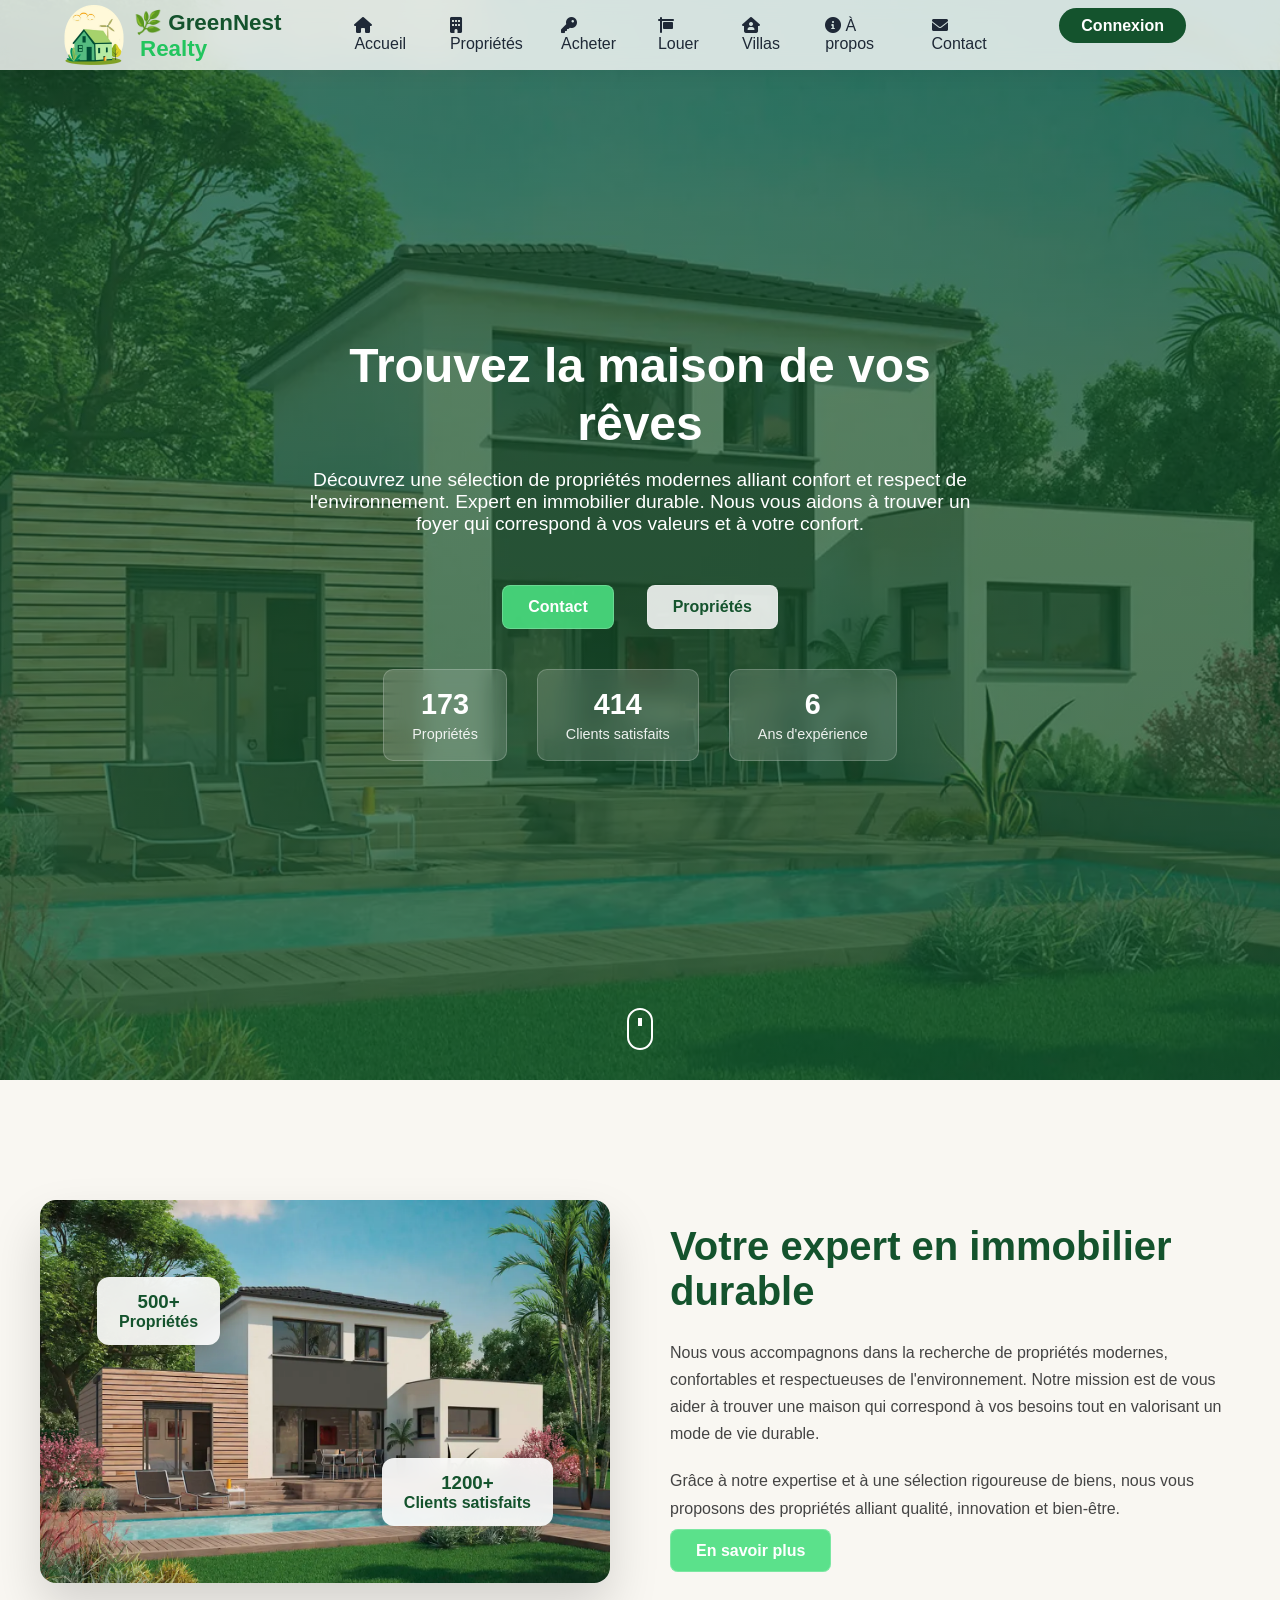
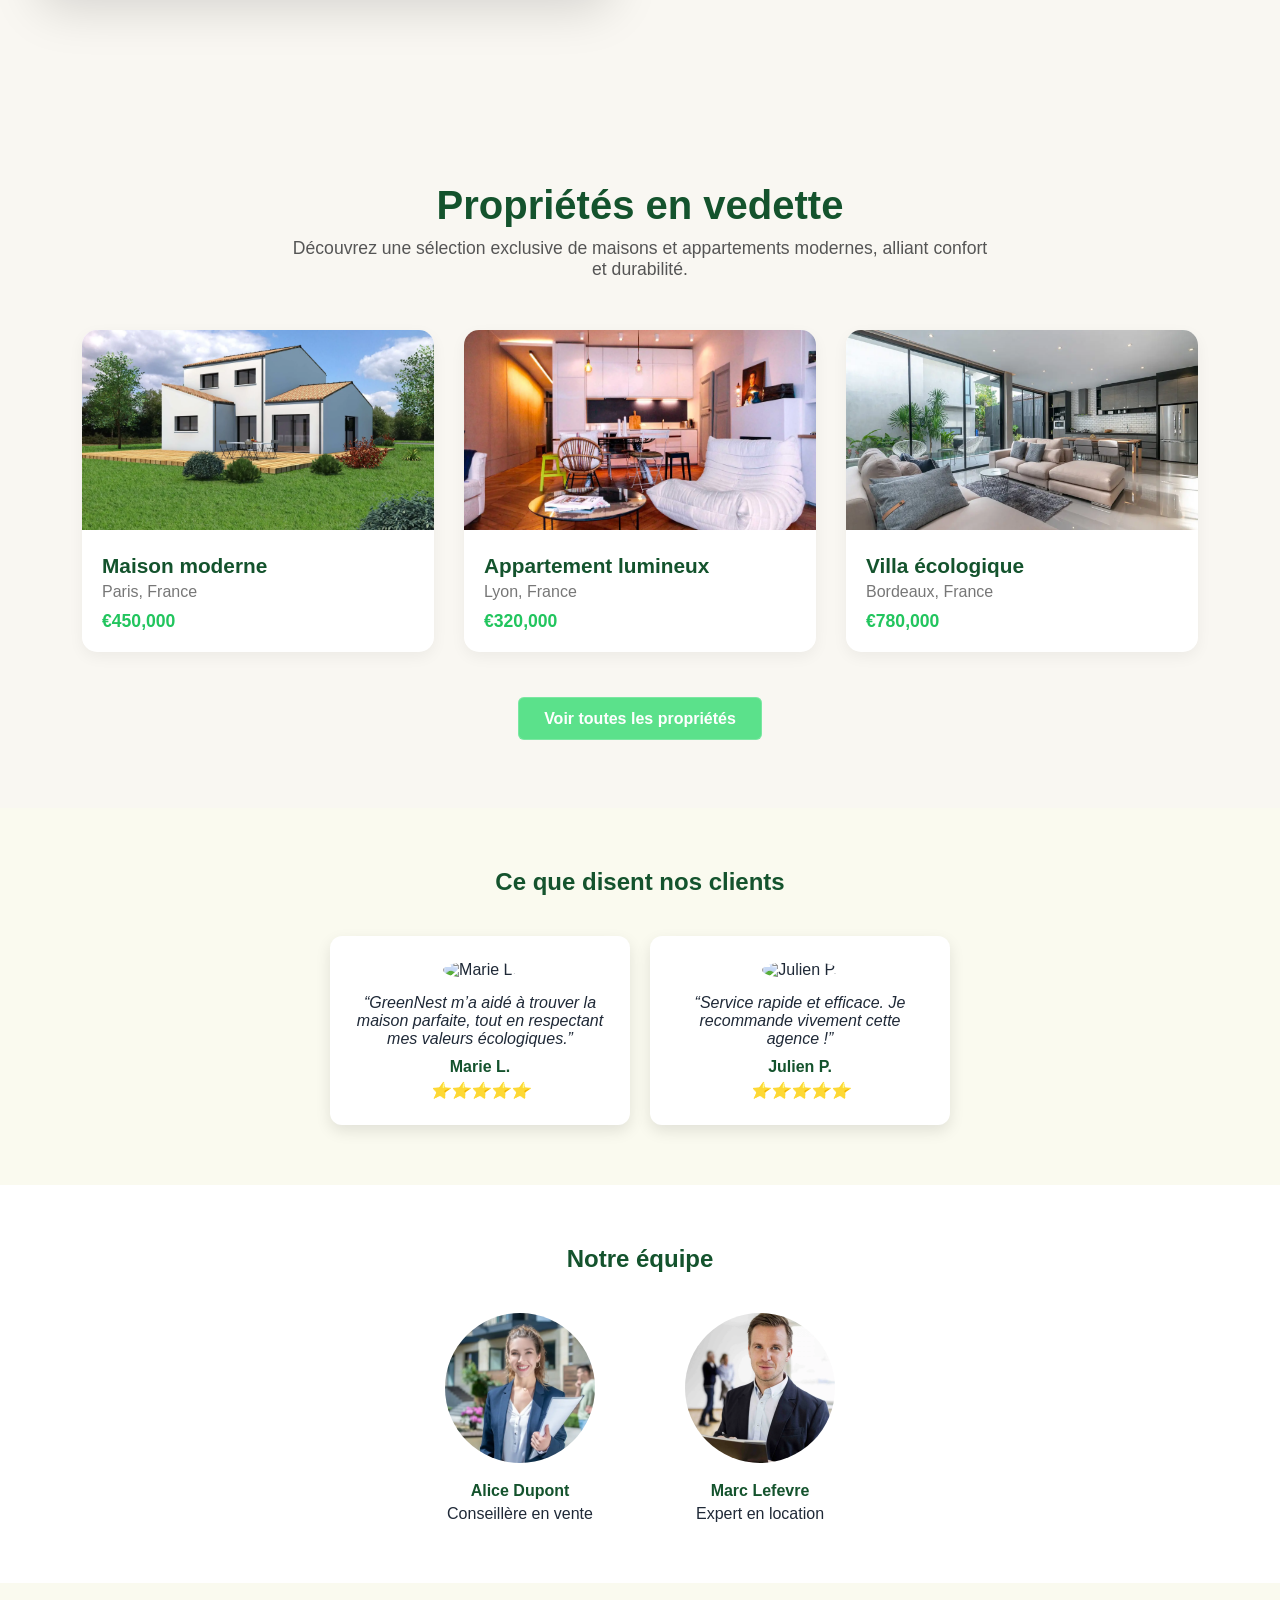
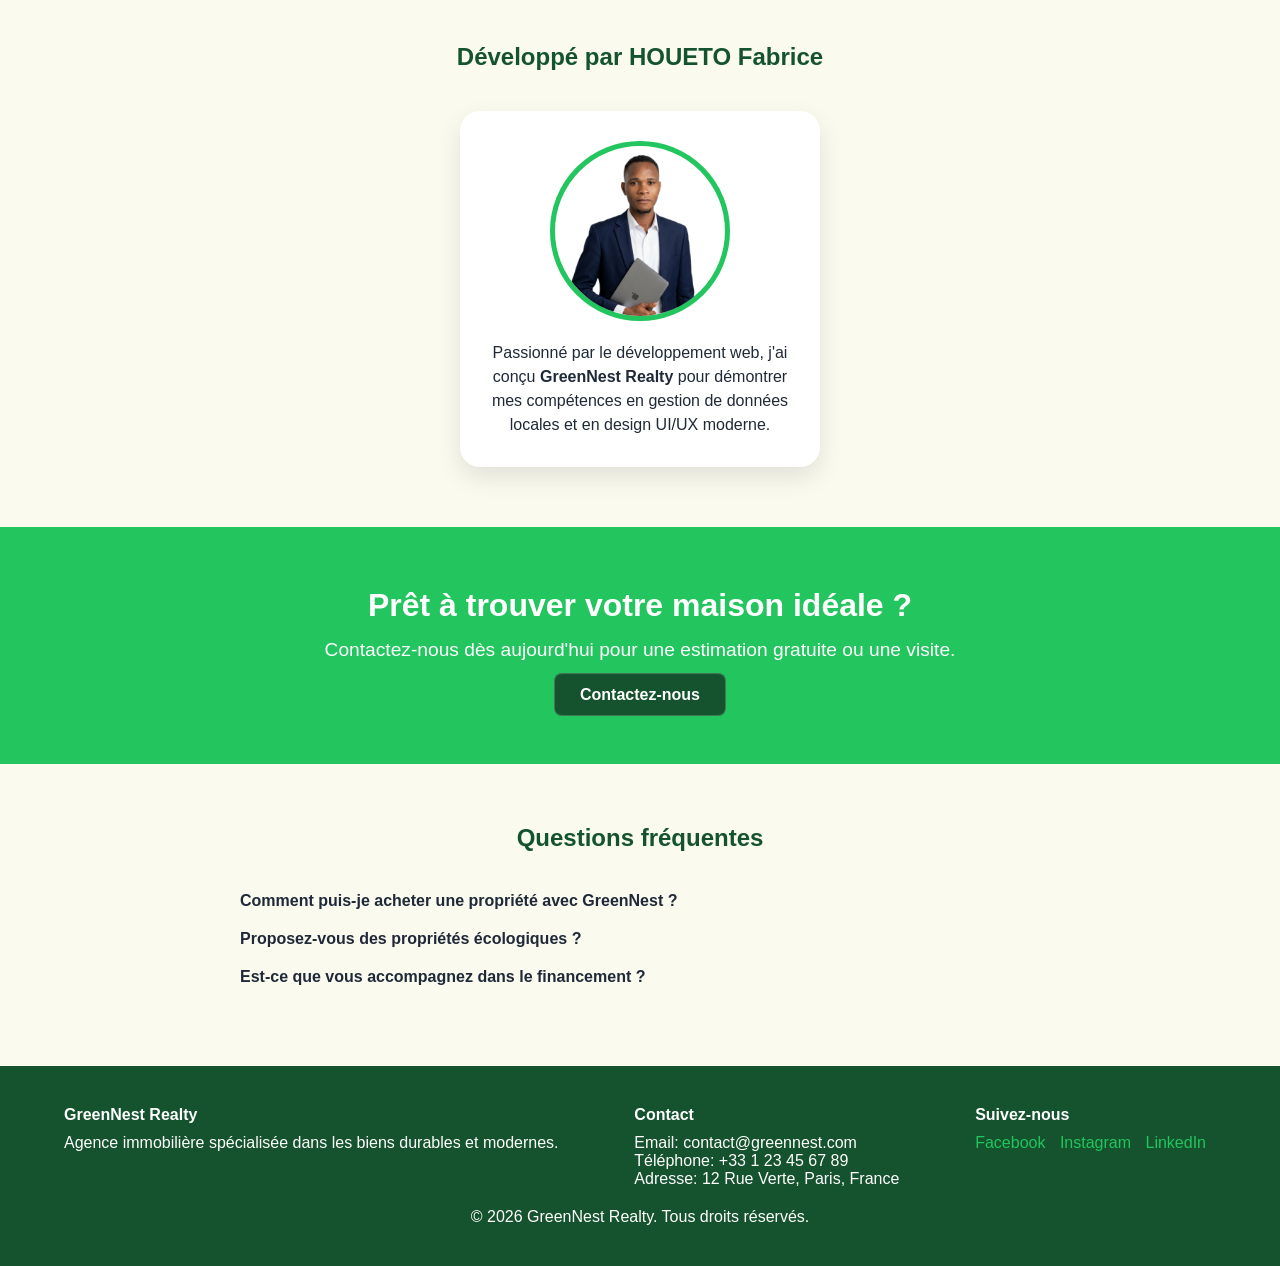
==== commit cec3baa4: "modification apporté au système d'authenfication avec recapchat" ====
--- a/index.html
+++ b/index.html
@@ -25,10 +25,10 @@
         <nav id="nav-menu">
             <ul>
                 <li><a href="#hero"><i class="fas fa-home"></i> Accueil</a></li>
-                <li><a href="property.html" id="linkProperties"><i class="fas fa-building"></i> Propriétés</a></li>
+                <li><a href="property.html" id="navProperties"><i class="fas fa-building"></i> Propriétés</a></li>
                 <li><a href="property.html?status=acheter" id="linkBuy"><i class="fas fa-key"></i> Acheter</a></li>
                 <li><a href="property.html?status=louer" id="linkRent"><i class="fas fa-sign"></i> Louer</a></li>
-                <li><a href="property.html?type=villa"><i class="fas fa-house-user"></i> Villas</a></li>
+                <li><a href="property.html?type=villa" id="linkVillas"><i class="fas fa-house-user"></i> Villas</a></li>
                 <li><a href="#about"><i class="fas fa-info-circle"></i> À propos</a></li>
                 <li><a href="contact.html" id="linkContact"><i class="fas fa-envelope"></i> Contact</a></li>
                 <li><a href="login.html" class="btn-login" id="btnLogin">Connexion</a></li>
@@ -62,7 +62,7 @@
     <br>
     <div class="hero-btns">
       <a href="contact.html" class="btn btn-primary">Contact</a>&nbsp;&nbsp;
-      <a href="property.html" class="btn btn-secondary">Propriétés</a>
+      <a href="property.html" class="btn btn-secondary" id="heroProperties">Propriétés</a>
     </div>
 
     <div class="hero-stats">
@@ -175,7 +175,7 @@
     </div>
     <br>
     <div class="btn-container">
-      <a href="property.html" class="btn btn-primary">Voir toutes les propriétés</a>
+      <a href="property.html" class="btn btn-primary" id="allPropertiesBtn">Voir toutes les propriétés</a>
     </div>
 
   </div>
@@ -299,7 +299,63 @@
 </footer>
 
     <script src="script.js"></script>
-    <script type="module" src="firebase.js"></script>
+
+    <script type="module">
+  import { getAuth, onAuthStateChanged, signOut } from "https://www.gstatic.com/firebasejs/10.12.2/firebase-auth.js";
+
+  const auth = getAuth();
+
+  const protectedLinks = [
+    document.getElementById("navProperties"),
+    document.getElementById("linkBuy"),
+    document.getElementById("linkRent"),
+    document.getElementById("linkVillas")
+  ];
+
+  const btnLogin = document.getElementById("btnLogin");
+
+  function showToast(message, color="#2e7d32"){
+    let toast = document.getElementById("toast");
+    if(!toast){
+      toast = document.createElement("div");
+      toast.id = "toast";
+      document.body.appendChild(toast);
+    }
+    toast.textContent = message;
+    toast.style.background = color;
+    toast.classList.add("show");
+    setTimeout(()=>toast.classList.remove("show"),3000);
+  }
+
+  onAuthStateChanged(auth, (user)=>{
+    if(user){
+      btnLogin.textContent = "Déconnexion";
+      btnLogin.href = "#";
+      btnLogin.classList.add("btn-logout");
+      btnLogin.onclick = async (e)=>{
+        e.preventDefault();
+        await signOut(auth);
+        showToast("Déconnecté avec succès","#2e7d32");
+      };
+      protectedLinks.forEach(link=>{
+        if(!link) return;
+        link.onclick = null;
+      });
+    } else {
+      btnLogin.textContent = "Connexion";
+      btnLogin.href = "login.html";
+      btnLogin.classList.remove("btn-logout");
+      btnLogin.onclick = null;
+      protectedLinks.forEach(link=>{
+        if(!link) return;
+        link.onclick = (e)=>{
+          e.preventDefault();
+          showToast("Veuillez vous connecter ou créer un compte pour accéder à cette page","#e53935");
+        };
+      });
+    }
+  });
+</script>
 </body>
 </html>
 
--- a/style.css
+++ b/style.css
@@ -1448,6 +1448,45 @@
 
 .toggle-password {
   padding-top: 26px;
+}
+
+#toast{
+position:fixed;
+bottom:20px;
+left:50%;
+transform:translateX(-50%);
+background:#2e7d32;
+color:white;
+padding:12px 20px;
+border-radius:6px;
+font-size:14px;
+opacity:0;
+pointer-events:none;
+transition:0.3s;
+z-index:9999;
+}
+
+#toast.show{
+opacity:1;
+}
+
+.loading{
+pointer-events:none;
+opacity:0.7;
+}
+
+.spinner{
+width:18px;
+height:18px;
+border:3px solid white;
+border-top:3px solid transparent;
+border-radius:50%;
+display:inline-block;
+animation:spin 0.7s linear infinite;
+}
+
+@keyframes spin{
+to{transform:rotate(360deg);}
 }
 
 
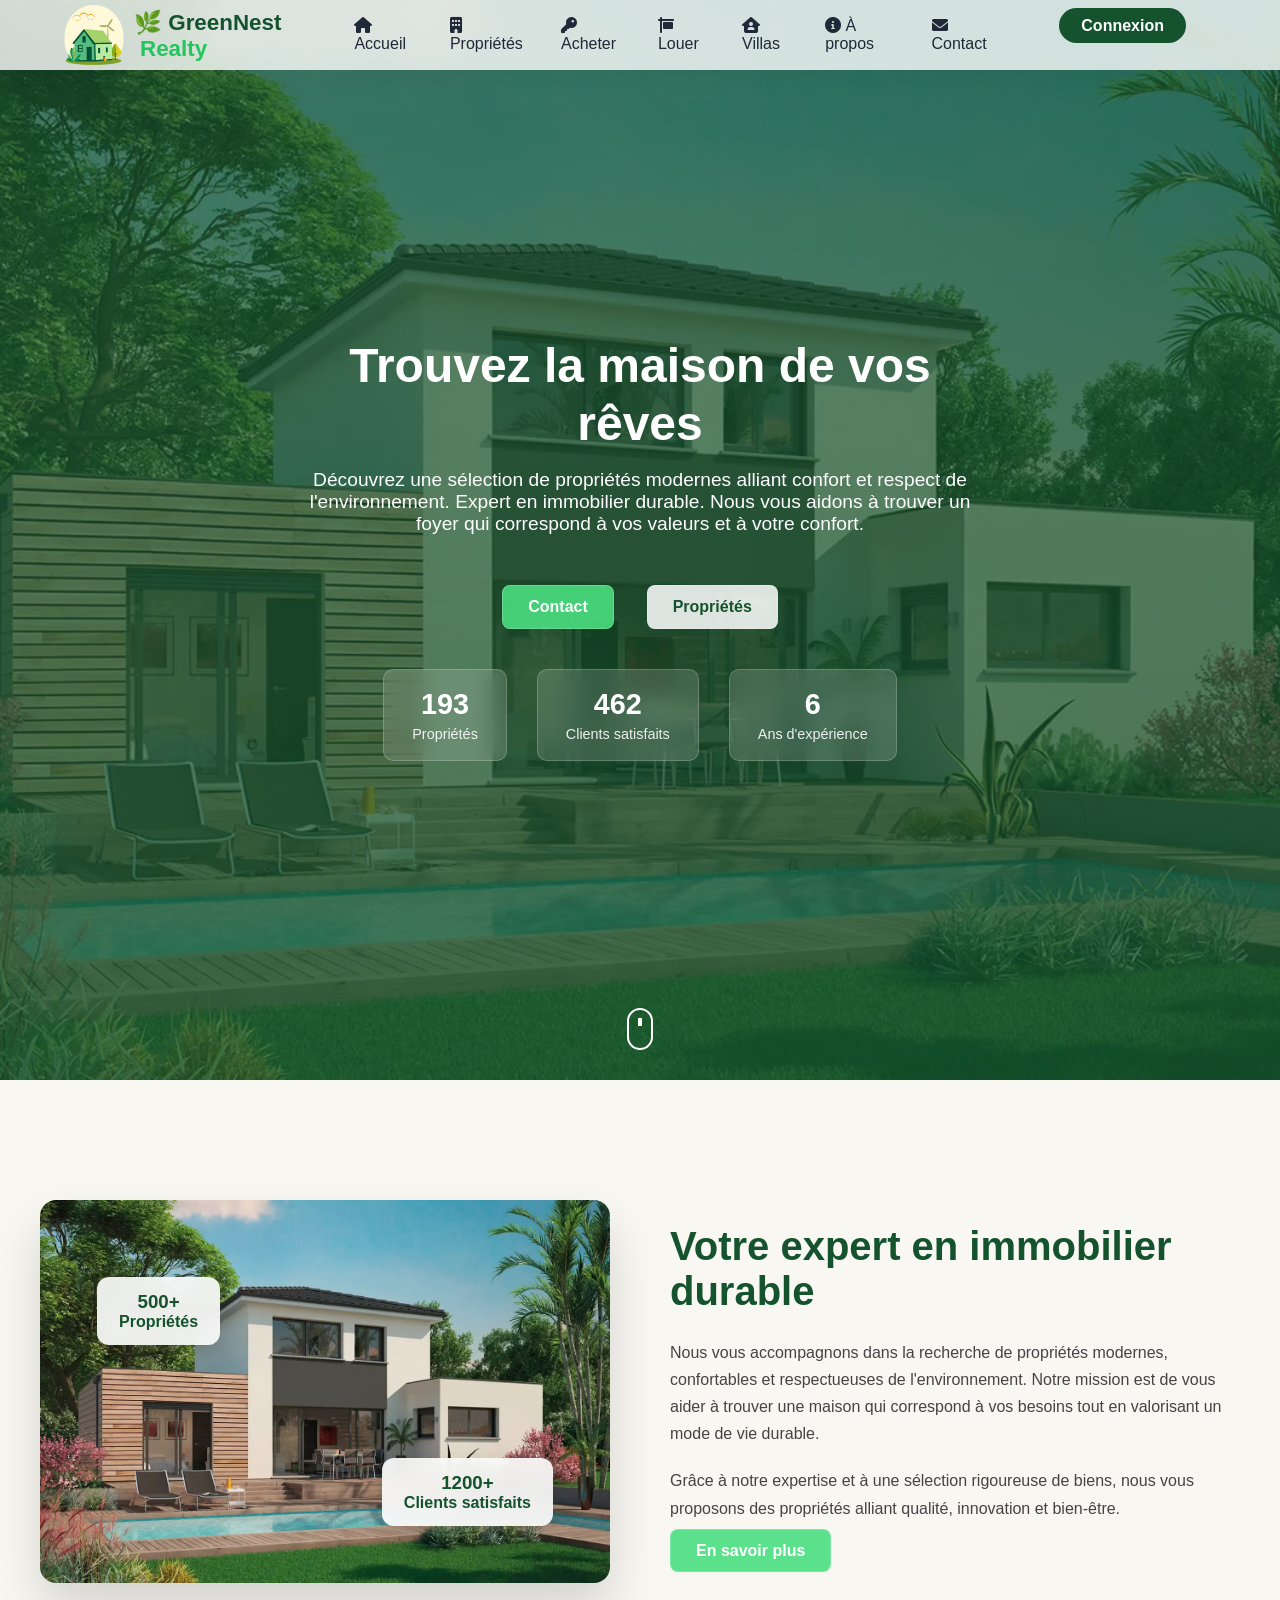
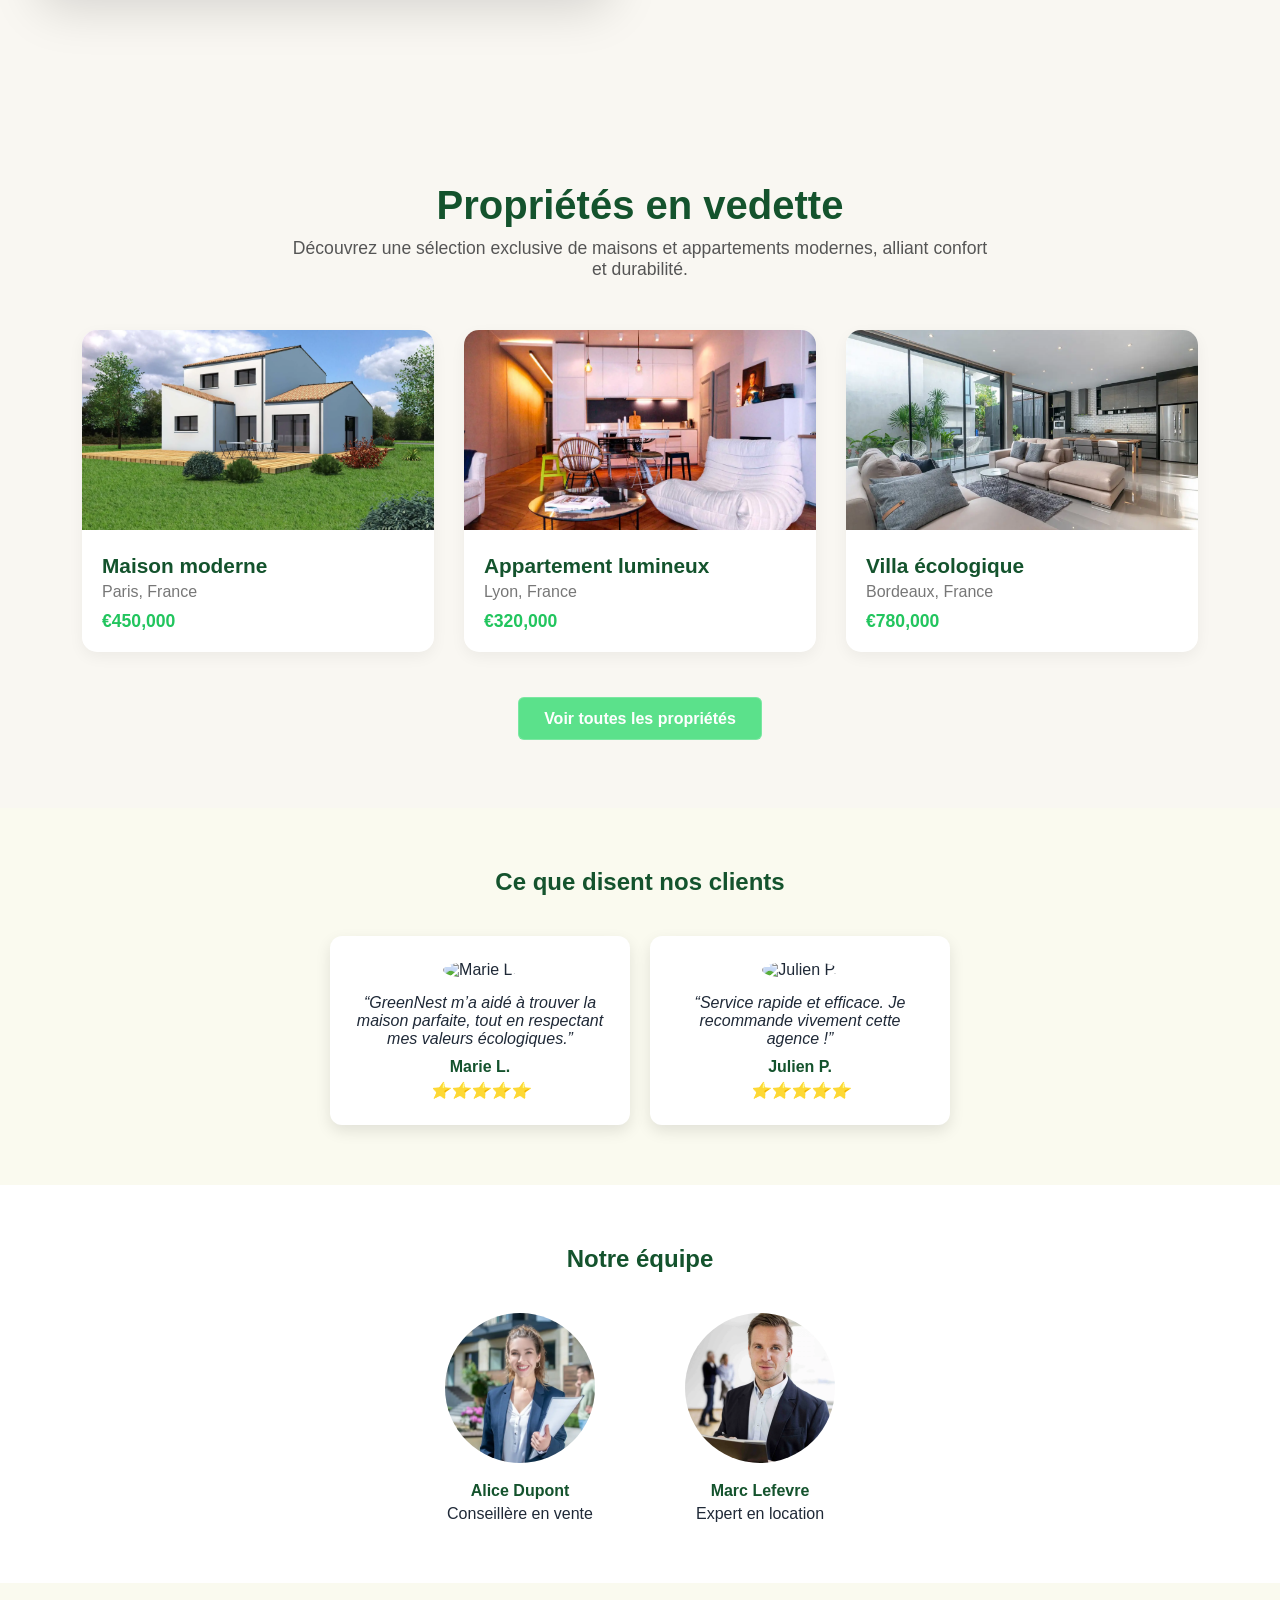
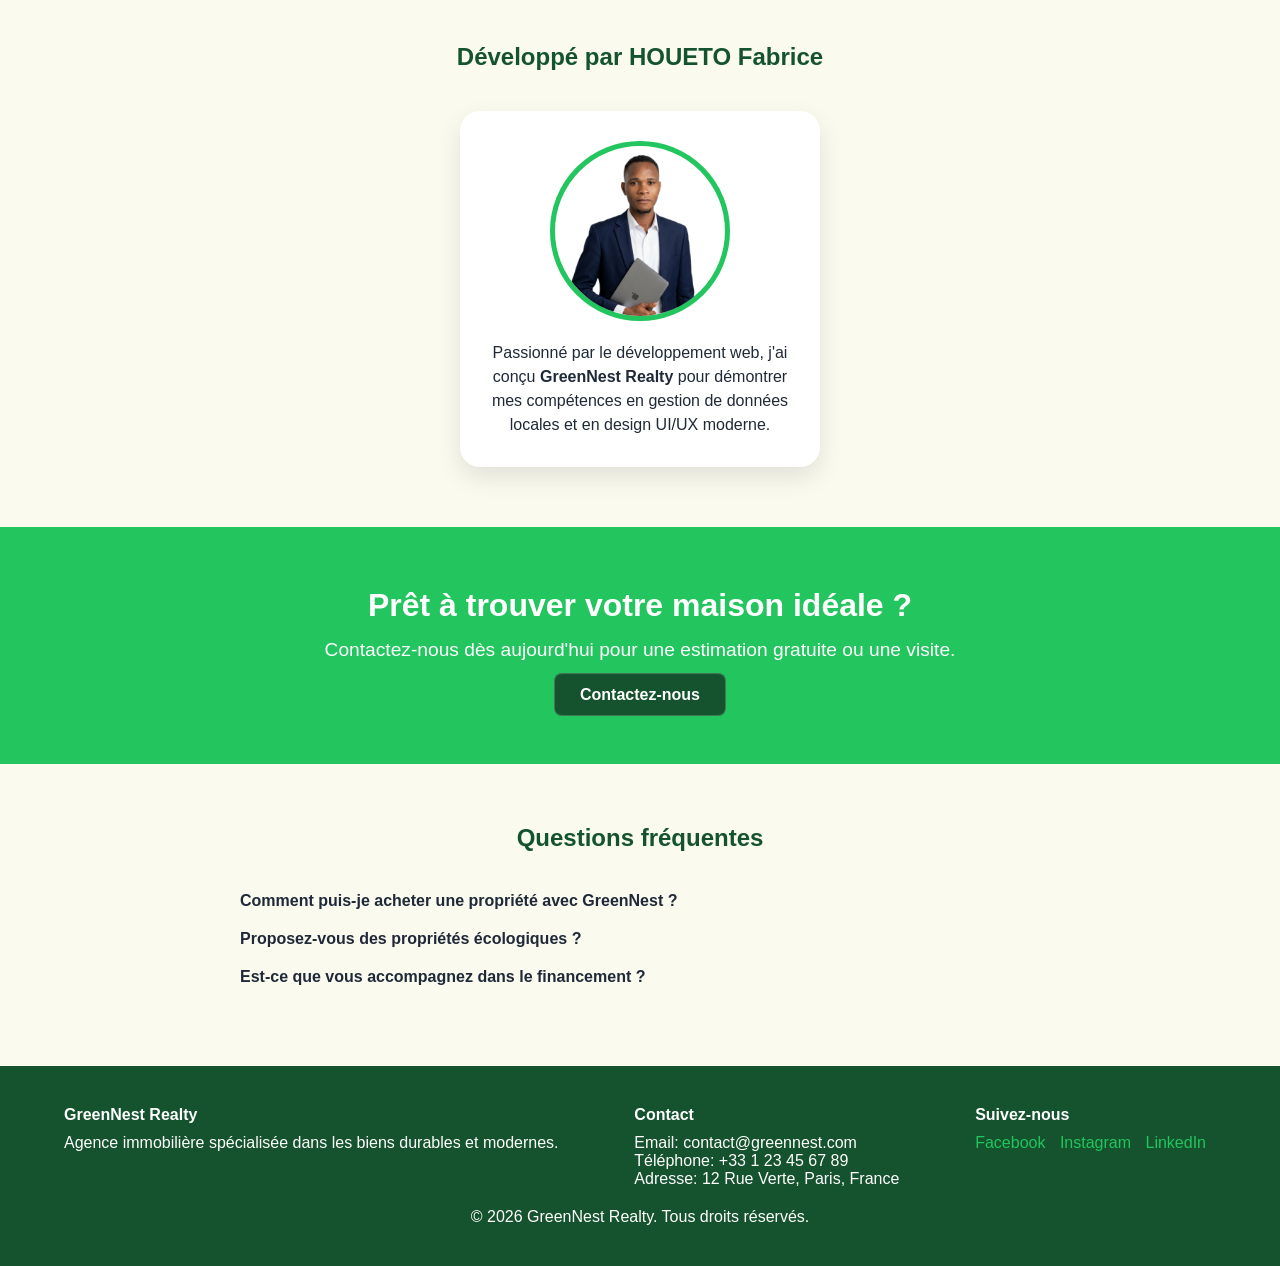
==== commit 44b8a514: "Tentatives de configuration pour sécurisé l'accès à la page propriétés" ====
--- a/index.html
+++ b/index.html
@@ -298,64 +298,14 @@
   </div>
 </footer>
 
-    <script src="script.js"></script>
-
-    <script type="module">
-  import { getAuth, onAuthStateChanged, signOut } from "https://www.gstatic.com/firebasejs/10.12.2/firebase-auth.js";
-
-  const auth = getAuth();
-
-  const protectedLinks = [
-    document.getElementById("navProperties"),
-    document.getElementById("linkBuy"),
-    document.getElementById("linkRent"),
-    document.getElementById("linkVillas")
-  ];
-
-  const btnLogin = document.getElementById("btnLogin");
-
-  function showToast(message, color="#2e7d32"){
-    let toast = document.getElementById("toast");
-    if(!toast){
-      toast = document.createElement("div");
-      toast.id = "toast";
-      document.body.appendChild(toast);
-    }
-    toast.textContent = message;
-    toast.style.background = color;
-    toast.classList.add("show");
-    setTimeout(()=>toast.classList.remove("show"),3000);
-  }
-
-  onAuthStateChanged(auth, (user)=>{
-    if(user){
-      btnLogin.textContent = "Déconnexion";
-      btnLogin.href = "#";
-      btnLogin.classList.add("btn-logout");
-      btnLogin.onclick = async (e)=>{
-        e.preventDefault();
-        await signOut(auth);
-        showToast("Déconnecté avec succès","#2e7d32");
-      };
-      protectedLinks.forEach(link=>{
-        if(!link) return;
-        link.onclick = null;
-      });
-    } else {
-      btnLogin.textContent = "Connexion";
-      btnLogin.href = "login.html";
-      btnLogin.classList.remove("btn-logout");
-      btnLogin.onclick = null;
-      protectedLinks.forEach(link=>{
-        if(!link) return;
-        link.onclick = (e)=>{
-          e.preventDefault();
-          showToast("Veuillez vous connecter ou créer un compte pour accéder à cette page","#e53935");
-        };
-      });
-    }
-  });
-</script>
+    
+
+
+<script src="https://www.gstatic.com/firebasejs/10.12.2/firebase-app.js"></script>
+<script src="https://www.gstatic.com/firebasejs/10.12.2/firebase-auth.js"></script>
+<script type="module" src="firebase-config.js"></script>
+<script type="module" src="script-auth.js"></script>
+<script src="script.js"></script>
 </body>
 </html>
 
--- a/style.css
+++ b/style.css
@@ -1350,6 +1350,27 @@
     100%{
         background-size: 110%;
         background-position: bottom;
+    }
+}
+
+/* Conteneur responsive pour reCAPTCHA */
+.g-recaptcha {
+    transform-origin: 0 0;
+}
+
+/* Tablettes */
+@media screen and (max-width: 768px) {
+    .g-recaptcha {
+        transform: scale(0.85);
+        -webkit-transform: scale(0.85);
+    }
+}
+
+/* Mobiles */
+@media screen and (max-width: 480px) {
+    .g-recaptcha {
+        transform: scale(0.75);
+        -webkit-transform: scale(0.75);
     }
 }
 
@@ -1644,165 +1665,126 @@
 
 
 /* page details property */
+/* container principal */
+/* container principal */
 .details-container {
-    padding: 120px 8% 50px;
-    max-width: 1300px;
+    max-width: 900px;
     margin: 0 auto;
-}
-
-.gallery-container {
+    padding: 50px 5%;
+    display: flex;
+    flex-direction: column;
+    align-items: center;
+    gap: 30px;
+}
+
+/* IMAGE PRINCIPALE AVEC BADGE */
+.main-image-container {
     width: 100%;
-    height: 500px;
+    position: relative;
     border-radius: 20px;
     overflow: hidden;
-    margin-bottom: 40px;
-    box-shadow: 0 15px 35px rgba(0,0,0,0.1);
-}
-
-.gallery-container img {
+    box-shadow: 0 30px 60px rgba(0,0,0,0.2);
+}
+.main-image-container img {
     width: 100%;
-    height: 100%;
+    height: auto;
     object-fit: cover;
-}
-
-.details-grid-layout {
-    display: grid;
-    grid-template-columns: 2fr 1fr;
-    gap: 40px;
-}
-
+    border-radius: 20px;
+    transition: transform 0.4s ease, box-shadow 0.4s ease;
+}
+.main-image-container img:hover {
+    transform: scale(1.03);
+    box-shadow: 0 40px 80px rgba(0,0,0,0.25);
+}
+/* badge statut */
+.badge-status {
+    position: absolute;
+    top: 20px;
+    left: 20px;
+    background: var(--light-green);
+    color: white;
+    font-weight: bold;
+    padding: 10px 15px;
+    border-radius: 12px;
+    font-size: 0.95rem;
+    box-shadow: 0 5px 15px rgba(0,0,0,0.2);
+}
+
+/* INFO CARD */
 .info-card {
+    width: 100%;
     background: white;
-    padding: 30px;
+    padding: 35px;
     border-radius: 20px;
-    margin-bottom: 20px;
-}
-
+    box-shadow: 0 20px 40px rgba(0,0,0,0.1);
+    display: flex;
+    flex-direction: column;
+    gap: 20px;
+    text-align: center;
+}
+
+/* FEATURES */
 .features-list {
     display: grid;
-    grid-template-columns: repeat(auto-fit, minmax(150px, 1fr));
-    gap: 20px;
-    margin: 30px 0;
-}
-
+    grid-template-columns: repeat(auto-fit, minmax(120px, 1fr));
+    gap: 15px;
+    justify-items: center;
+}
 .feature-box {
     background: var(--beige);
     padding: 15px;
+    border-radius: 15px;
+    text-align: center;
+    transition: transform 0.3s ease, box-shadow 0.3s ease;
+}
+.feature-box:hover {
+    transform: translateY(-5px);
+    box-shadow: 0 15px 25px rgba(0,0,0,0.1);
+}
+.feature-box i {
+    color: var(--dark-green);
+    font-size: 1.5rem;
+    margin-bottom: 8px;
+    display: block;
+}
+
+/* BOUTONS */
+.btn-group {
+    display: flex;
+    gap: 15px;
+    flex-wrap: wrap;
+    justify-content: center;
+}
+.btn-action-detail, .btn-fav-detail {
+    flex: 1 1 40%;
+    padding: 15px;
     border-radius: 12px;
-    text-align: center;
-}
-
-.feature-box i { color: var(--dark-green); display: block; margin-bottom: 10px; font-size: 1.2rem; }
-
-.sidebar-contact {
-    background: var(--dark-green);
-    color: white;
-    padding: 30px;
-    border-radius: 20px;
-    position: sticky;
-    top: 100px;
-}
-
-.btn-action-detail {
-    width: 100%;
-    padding: 15px;
-    border-radius: 10px;
     border: none;
     font-weight: bold;
     cursor: pointer;
-    margin-top: 15px;
-    transition: 0.3s;
-}
-
-.btn-visit-main { background: var(--light-green); color: white; }
+    transition: all 0.3s ease;
+}
+.btn-action-detail { background: var(--light-green); color: white; }
 .btn-fav-detail { background: white; color: var(--dark-green); }
-
 .btn-fav-detail.active {
     background: var(--light-green);
     color: white;
-    transform: scale(1.05);
-}
-
-.btn-fav-detail.active i {
-    color: white;
-}
-
-.btn-fav-detail {
-    transition: all 0.3s ease;
-}
-
-.btn-fav-detail.active {
     animation: favPop 0.3s ease;
 }
-
 @keyframes favPop {
     0% { transform: scale(1); }
-    50% { transform: scale(1.2); }
-    100% { transform: scale(1.05); }
-}
-
-/* ================= MOBILE ================= */
+    50% { transform: scale(1.3); }
+    100% { transform: scale(1.1); }
+}
+
+/* RESPONSIVE */
 @media (max-width: 768px) {
-
-    .details-container {
-        padding: 100px 5% 40px;
-    }
-
-    .gallery-container {
-        height: 250px;
-        border-radius: 15px;
-        margin-bottom: 25px;
-    }
-
-    .details-grid-layout {
-        grid-template-columns: 1fr;
-        gap: 25px;
-    }
-
-    .info-card {
-        padding: 20px;
-        border-radius: 15px;
-    }
-
-    .features-list {
-        grid-template-columns: repeat(2, 1fr);
-        gap: 15px;
-        margin: 20px 0;
-    }
-
-    .feature-box {
-        padding: 12px;
-        font-size: 0.9rem;
-    }
-
-    .feature-box i {
-        font-size: 1rem;
-        margin-bottom: 6px;
-    }
-
-    .sidebar-contact {
-        position: static;
-        padding: 20px;
-        border-radius: 15px;
-    }
-
-    .btn-action-detail {
-        padding: 14px;
-        font-size: 0.95rem;
-    }
-}
-
+    .info-card { padding: 25px; }
+    .feature-box { padding: 12px; font-size: 0.95rem; }
+}
 @media (max-width: 480px) {
-
-    .features-list {
-        grid-template-columns: 1fr;
-    }
-
-    .gallery-container {
-        height: 200px;
-    }
-
-}
+    .btn-group { flex-direction: column; }
+} 
 
 
 /* Page Contact */
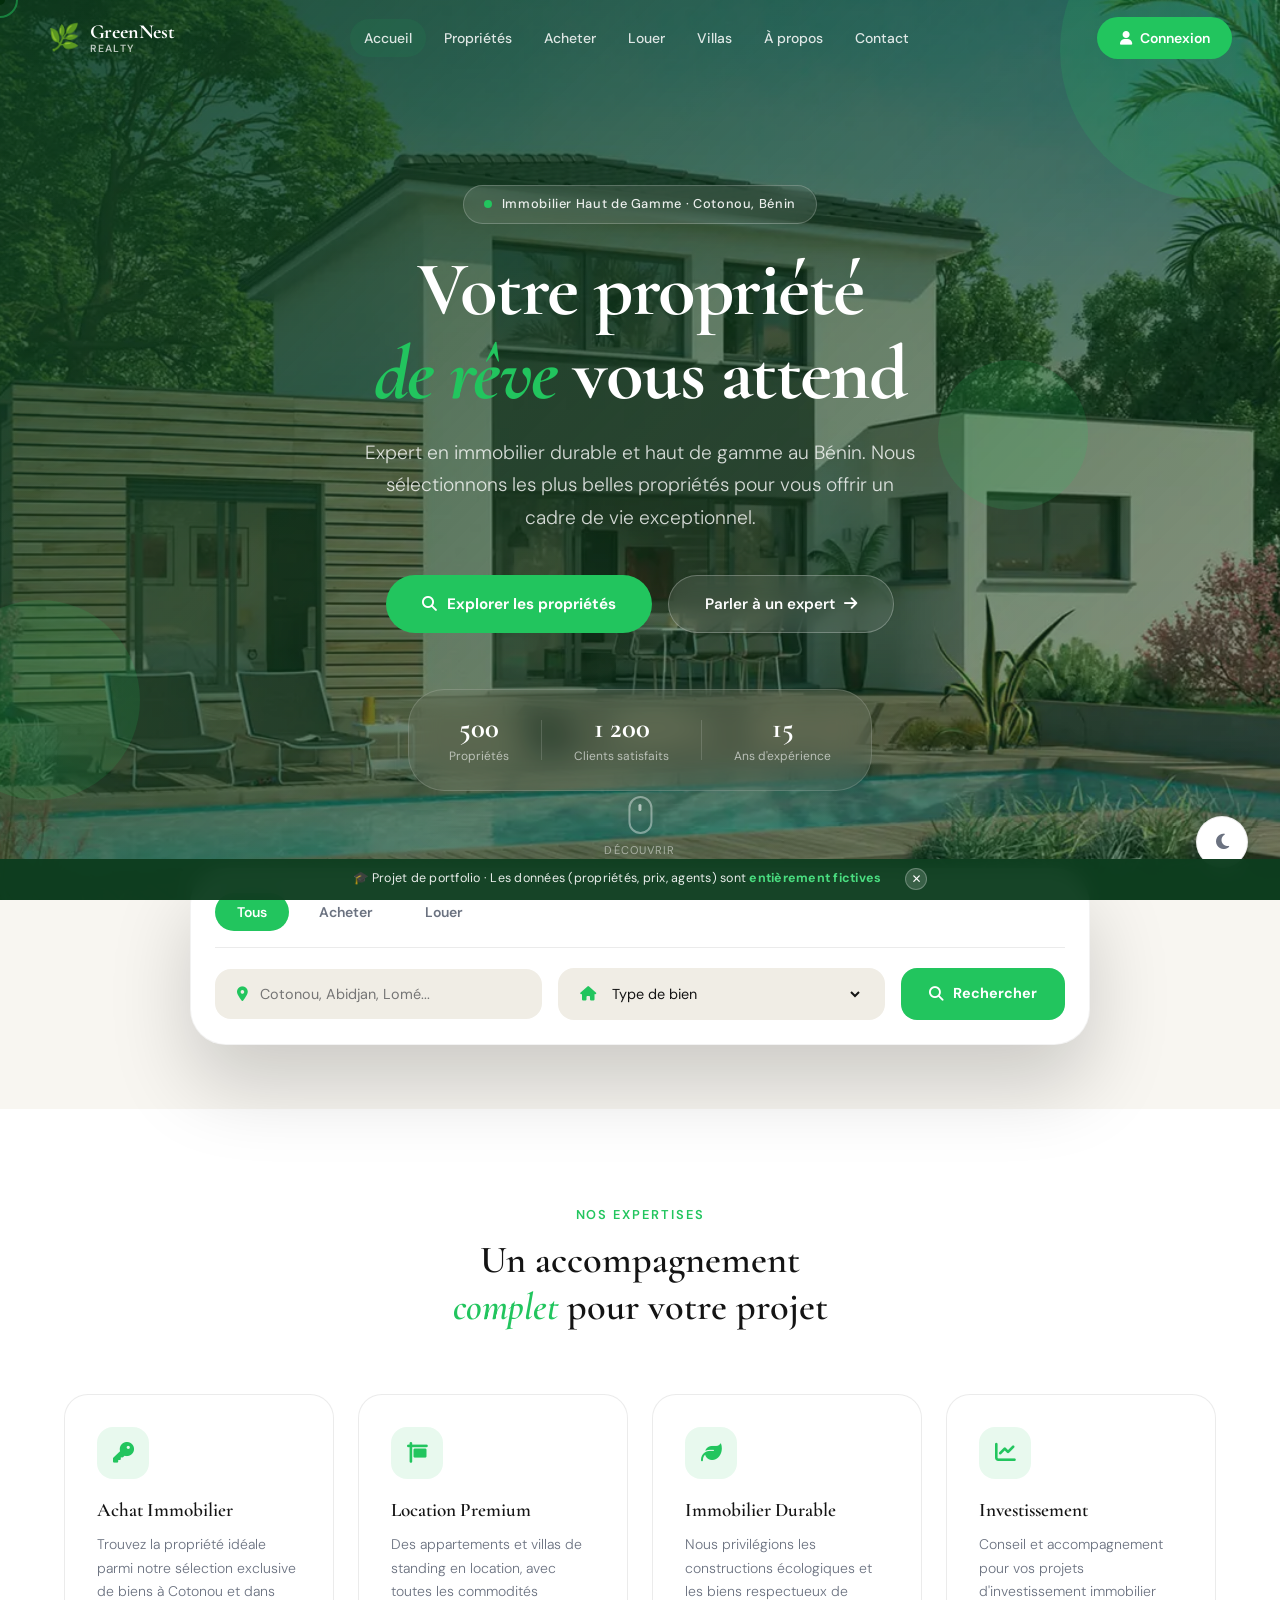
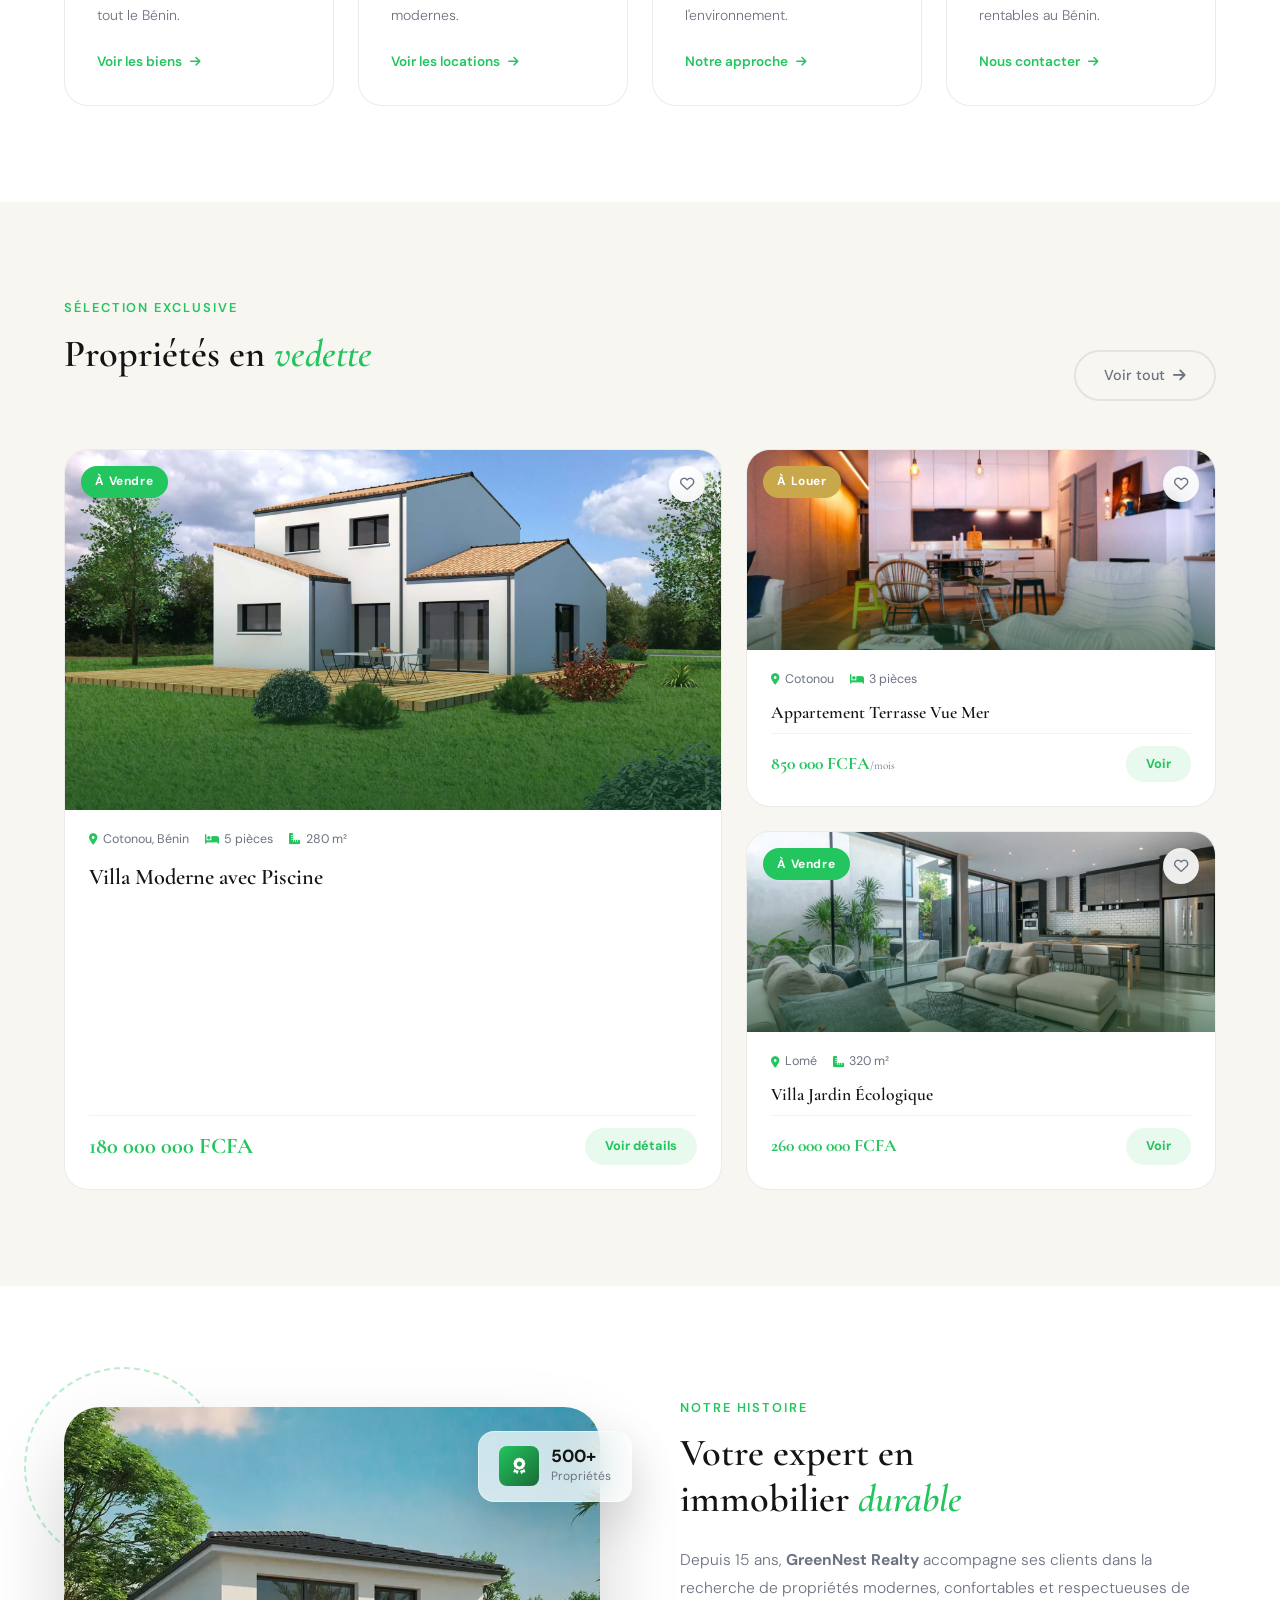
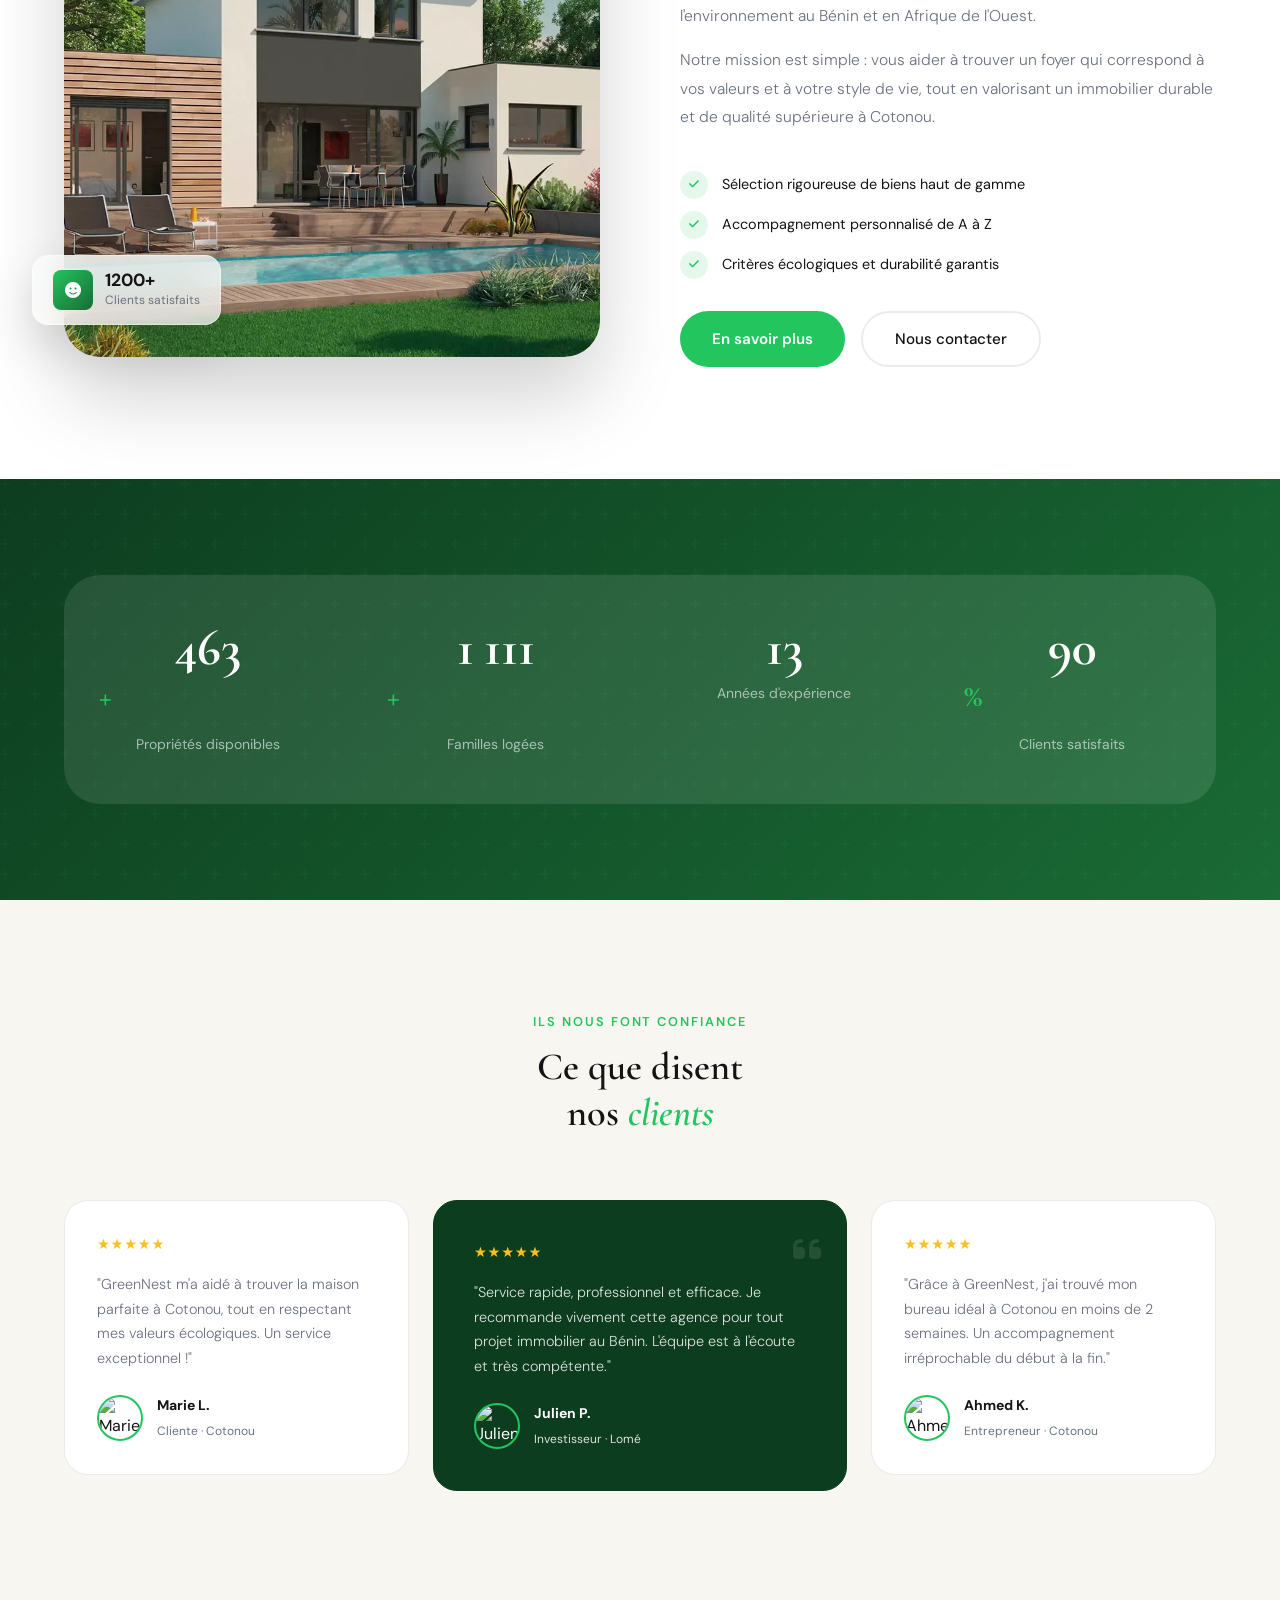
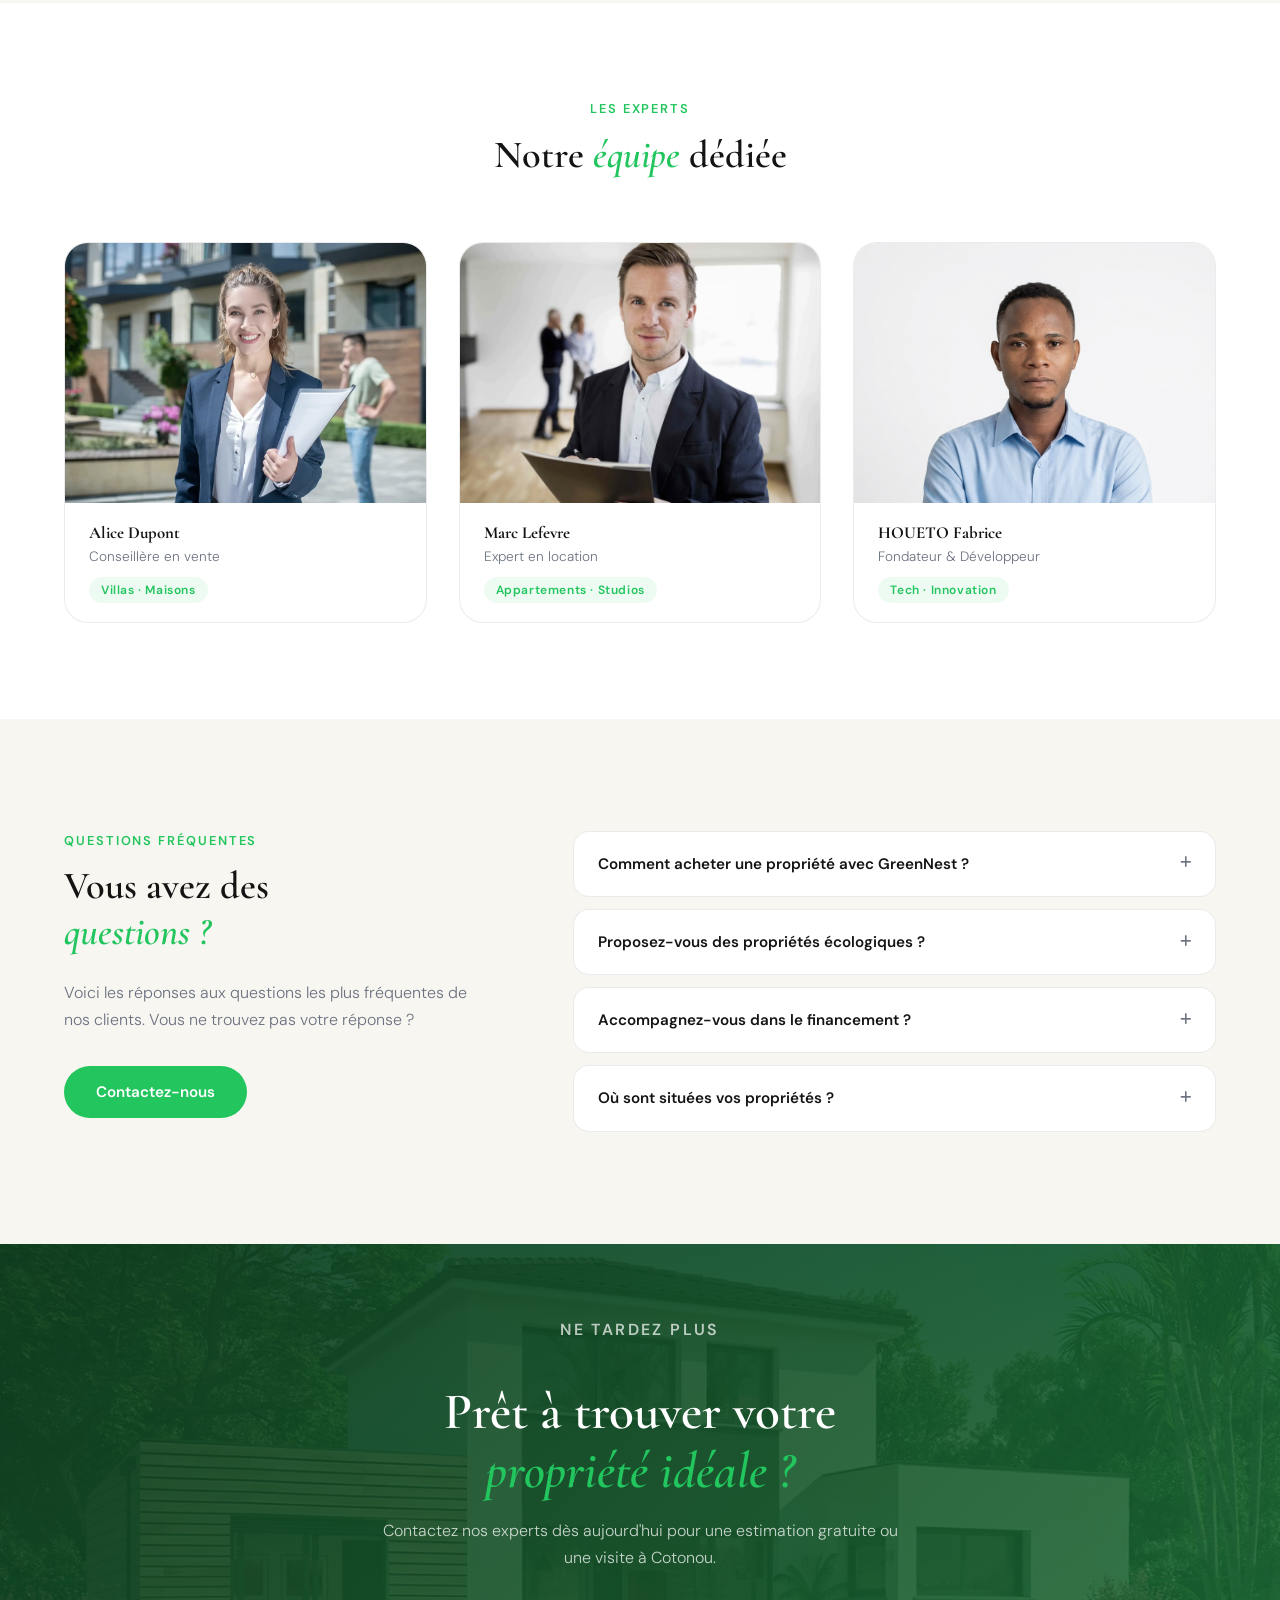
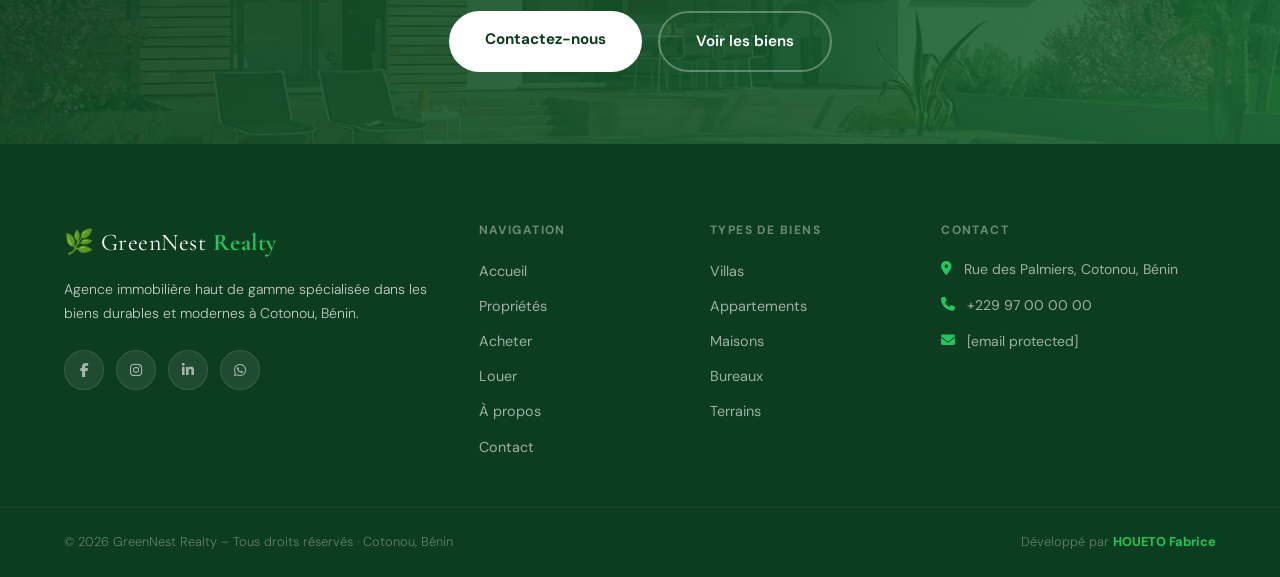
==== commit 8dc3e1dc: "Mise à jour du design sur toute les pages" ====
--- a/index.html
+++ b/index.html
@@ -1,311 +1,767 @@
 <!DOCTYPE html>
 <html lang="fr">
 <head>
-    <meta charset="UTF-8">
-    <meta name="viewport" content="width=device-width, initial-scale=1.0">
-    <title>GreenNest Realty | Trouvez votre maison écologique</title>
-    <link rel="stylesheet" href="style.css">
-    <link rel="stylesheet" href="https://cdnjs.cloudflare.com/ajax/libs/font-awesome/6.0.0/css/all.min.css">
+  <meta charset="UTF-8">
+  <meta name="viewport" content="width=device-width, initial-scale=1.0">
+
+  <!-- ===== SEO LOCAL COTONOU / BÉNIN ===== -->
+  <title>GreenNest Realty | Agence Immobilière Haut de Gamme – Cotonou, Bénin</title>
+  <meta name="description" content="GreenNest Realty : votre expert en immobilier durable et haut de gamme à Cotonou, Bénin. Villas, appartements, terrains à acheter ou louer. 500+ propriétés disponibles.">
+  <meta name="keywords" content="immobilier Cotonou, agence immobilière Bénin, villa Cotonou, appartement Cotonou, acheter maison Bénin, louer appartement Cotonou, GreenNest Realty">
+    <meta name="robots" content="noindex, nofollow">
+  <meta name="author" content="HOUETO Fabrice">
+  <meta property="og:title" content="GreenNest Realty | Immobilier Haut de Gamme – Cotonou">
+  <meta property="og:description" content="Trouvez votre propriété de rêve à Cotonou et dans tout le Bénin avec GreenNest Realty.">
+  <meta property="og:image" content="images/appartement20.webp">
+  <meta name="geo.region" content="BJ-LI">
+  <meta name="geo.placename" content="Cotonou">
+
+  <!-- ===== FONTS PREMIUM ===== -->
+  <link rel="preconnect" href="https://fonts.googleapis.com">
+  <link rel="preconnect" href="https://fonts.gstatic.com" crossorigin>
+  <link href="https://fonts.googleapis.com/css2?family=Cormorant+Garamond:wght@300;400;600;700&family=DM+Sans:wght@300;400;500;600&display=swap" rel="stylesheet">
+
+  <!-- ===== ICONS ===== -->
+  <link rel="stylesheet" href="https://cdnjs.cloudflare.com/ajax/libs/font-awesome/6.5.0/css/all.min.css">
+
+  <!-- ===== STYLES ===== -->
+  <link rel="stylesheet" href="style-new.css">
+  <link rel="stylesheet" href="style-home.css">
+<style>
+/* ===== BANDEAU PORTFOLIO ===== */
+.portfolio-banner{
+  position:fixed;
+  bottom:0;
+  left:0;
+  right:0;
+  z-index:99999;
+  background:rgba(13,61,31,0.96);
+  backdrop-filter:blur(10px);
+  color:rgba(255,255,255,0.9);
+  font-size:0.78rem;
+  padding:0.6rem 1.5rem;
+  display:flex;
+  align-items:center;
+  justify-content:center;
+  gap:1.5rem;
+  text-align:center;
+  font-family:'DM Sans',system-ui,sans-serif;
+  letter-spacing:0.02em;
+}
+.portfolio-banner strong{color:#4ade80;}
+.portfolio-banner button{
+  background:rgba(255,255,255,0.15);
+  border:1px solid rgba(255,255,255,0.25);
+  color:#fff;
+  border-radius:50%;
+  width:22px;
+  height:22px;
+  font-size:0.75rem;
+  cursor:pointer;
+  flex-shrink:0;
+  display:flex;
+  align-items:center;
+  justify-content:center;
+  transition:background 0.2s;
+}
+.portfolio-banner button:hover{background:rgba(255,255,255,0.3);}
+@media(max-width:600px){
+  .portfolio-banner{flex-direction:column;gap:0.4rem;padding:0.75rem 1rem;}
+}
+</style>
 </head>
 
-<body>
-    
-    <!-- ================= HEADER ================= -->
-<header>
-    <div class="menu-overlay" id="overlay"></div>
-    <div class="container header-container">
-
-        <!-- LOGO -->
-        <div class="logo">
-            <img id="logo" src="images/Logo.webp" alt="Logo" loading="lazy">
-            <h2>🌿 GreenNest <span>Realty</span></h2>
-        </div>
-
-        <!-- NAVIGATION -->
-        <nav id="nav-menu">
-            <ul>
-                <li><a href="#hero"><i class="fas fa-home"></i> Accueil</a></li>
-                <li><a href="property.html" id="navProperties"><i class="fas fa-building"></i> Propriétés</a></li>
-                <li><a href="property.html?status=acheter" id="linkBuy"><i class="fas fa-key"></i> Acheter</a></li>
-                <li><a href="property.html?status=louer" id="linkRent"><i class="fas fa-sign"></i> Louer</a></li>
-                <li><a href="property.html?type=villa" id="linkVillas"><i class="fas fa-house-user"></i> Villas</a></li>
-                <li><a href="#about"><i class="fas fa-info-circle"></i> À propos</a></li>
-                <li><a href="contact.html" id="linkContact"><i class="fas fa-envelope"></i> Contact</a></li>
-                <li><a href="login.html" class="btn-login" id="btnLogin">Connexion</a></li>
-            </ul>
-        </nav>
-
-        <!-- HAMBURGER -->
-        <div class="hamburger" id="hamburger">
-            <i class="fas fa-bars"></i>
-        </div>
-
-    </div>
+<body class="light-mode">
+<!-- ====================================================
+     BANDEAU PORTFOLIO — Projet de démonstration
+     À retirer si le projet devient un vrai site
+==================================================== -->
+<div class="portfolio-banner" id="portfolioBanner">
+  <span>🎓 Projet de portfolio · Les données (propriétés, prix, agents) sont <strong>entièrement fictives</strong></span>
+  <button onclick="this.parentElement.style.display='none'" aria-label="Fermer">✕</button>
+</div>
+
+
+<!-- ===================== CURSEUR PERSONNALISÉ ===================== -->
+<div class="cursor" id="cursor"></div>
+<div class="cursor-follower" id="cursorFollower"></div>
+
+<!-- ===================== LOADER ===================== -->
+<div class="page-loader" id="pageLoader">
+  <div class="loader-logo">
+    <span class="loader-leaf">🌿</span>
+    <span>GreenNest</span>
+  </div>
+  <div class="loader-bar"><div class="loader-progress"></div></div>
+</div>
+
+<!-- ===================== BOUTON MODE SOMBRE ===================== -->
+<button class="theme-toggle" id="themeToggle" title="Changer le thème">
+  <i class="fas fa-moon" id="themeIcon"></i>
+</button>
+
+<!-- ===================== HEADER ===================== -->
+<header id="mainHeader">
+  <div class="header-inner">
+
+    <!-- LOGO -->
+    <a href="index.html" class="logo-link">
+      <div class="logo">
+        <div class="logo-icon">🌿</div>
+        <div class="logo-text">
+          <span class="logo-main">GreenNest</span>
+          <span class="logo-sub">Realty</span>
+        </div>
+      </div>
+    </a>
+
+    <!-- NAVIGATION DESKTOP -->
+    <nav class="nav-desktop" id="navDesktop">
+      <a href="index.html" class="nav-link active">Accueil</a>
+      <a href="property.html" class="nav-link">Propriétés</a>
+      <a href="property.html?status=acheter" class="nav-link">Acheter</a>
+      <a href="property.html?status=louer" class="nav-link">Louer</a>
+      <a href="property.html?type=villa" class="nav-link">Villas</a>
+      <a href="about.html" class="nav-link">À propos</a>
+      <a href="contact.html" class="nav-link">Contact</a>
+    </nav>
+
+    <!-- ACTIONS HEADER -->
+    <div class="header-actions">
+      <a href="login.html" class="btn-cta" id="btnLogin">
+        <i class="fas fa-user"></i>
+        <span>Connexion</span>
+      </a>
+      <!-- Bouton hamburger mobile -->
+      <button class="hamburger" id="hamburger" aria-label="Menu">
+        <span></span><span></span><span></span>
+      </button>
+    </div>
+
+  </div>
+
+  <!-- MENU MOBILE -->
+  <div class="mobile-menu" id="mobileMenu">
+    <nav class="mobile-nav">
+      <a href="index.html" class="mobile-link">Accueil</a>
+      <a href="property.html" class="mobile-link">Propriétés</a>
+      <a href="property.html?status=acheter" class="mobile-link">Acheter</a>
+      <a href="property.html?status=louer" class="mobile-link">Louer</a>
+      <a href="property.html?type=villa" class="mobile-link">Villas</a>
+      <a href="about.html" class="mobile-link">À propos</a>
+      <a href="contact.html" class="mobile-link">Contact</a>
+      <a href="login.html" class="mobile-link mobile-cta">Connexion</a>
+    </nav>
+  </div>
 </header>
 
-    <!-- Hero -->
-    <section class="hero" id="hero">
-
-  <img src="images/appartement20.webp" alt="Maison moderne écologique" class="hero-bg" loading="lazy">
-
+<!-- ===================== HERO SECTION ===================== -->
+<section class="hero" id="hero">
+
+  <!-- Image de fond avec effet parallaxe -->
+  <div class="hero-bg-wrap">
+    <img src="images/appartement20.webp" alt="Propriété de luxe à Cotonou" class="hero-bg" id="heroBg">
+  </div>
+
+  <!-- Overlay dégradé -->
   <div class="hero-overlay"></div>
 
+  <!-- Particules décoratives -->
+  <div class="hero-particles">
+    <div class="particle p1"></div>
+    <div class="particle p2"></div>
+    <div class="particle p3"></div>
+  </div>
+
+  <!-- Contenu Hero -->
   <div class="hero-content">
-    <br>
-    <h1 class="hero-title">Trouvez la maison de vos rêves</h1>
-
-    <p class="hero-text">
-      Découvrez une sélection de propriétés modernes alliant confort et respect
-      de l'environnement. Expert en immobilier durable. Nous vous aidons à
-      trouver un foyer qui correspond à vos valeurs et à votre confort.
+
+    <!-- Étiquette premium -->
+    <div class="hero-badge reveal-up" style="--delay:0s">
+      <span class="badge-dot"></span>
+      Immobilier Haut de Gamme · Cotonou, Bénin
+    </div>
+
+    <!-- Titre principal -->
+    <h1 class="hero-title reveal-up" style="--delay:0.15s">
+      Votre propriété<br>
+      <em>de rêve</em> vous attend
+    </h1>
+
+    <!-- Sous-titre -->
+    <p class="hero-subtitle reveal-up" style="--delay:0.3s">
+      Expert en immobilier durable et haut de gamme au Bénin. Nous sélectionnons les plus belles propriétés pour vous offrir un cadre de vie exceptionnel.
     </p>
-    <br>
-    <div class="hero-btns">
-      <a href="contact.html" class="btn btn-primary">Contact</a>&nbsp;&nbsp;
-      <a href="property.html" class="btn btn-secondary" id="heroProperties">Propriétés</a>
-    </div>
-
-    <div class="hero-stats">
-
-  <div class="stat">
-    <h3 class="counter" data-target="500">0</h3>
-    <p>Propriétés</p>
-  </div>
-
-  <div class="stat">
-    <h3 class="counter" data-target="1200">0</h3>
-    <p>Clients satisfaits</p>
-  </div>
-
-  <div class="stat">
-    <h3 class="counter" data-target="15">0</h3>
-    <p>Ans d'expérience</p>
-  </div>
-
-</div>
-
-  </div>
-
-  <div class="scroll-indicator"></div>
-
-</section>
-
-    <!-- About -->
-    <section class="about" id="about">
-
-  <div class="about-container">
-
-    <div class="about-image">
-      <img src="images/appartement20.webp" alt="Maison écologique moderne" loading="lazy">
-      <!-- petites cartes flottantes -->
-      <div class="about-card stat-card">
-        <h3>500+</h3>
-        <p>Propriétés</p>
-      </div>
-      <div class="about-card stat-card">
-        <h3>1200+</h3>
+
+    <!-- Boutons CTA -->
+    <div class="hero-cta reveal-up" style="--delay:0.45s">
+      <a href="property.html" class="btn-hero-primary">
+        <i class="fas fa-search"></i>
+        Explorer les propriétés
+      </a>
+      <a href="contact.html" class="btn-hero-ghost">
+        Parler à un expert
+        <i class="fas fa-arrow-right"></i>
+      </a>
+    </div>
+
+    <!-- Statistiques -->
+    <div class="hero-stats reveal-up" style="--delay:0.6s">
+      <div class="stat-pill">
+        <strong class="counter" data-target="500">0</strong>
+        <span>Propriétés</span>
+      </div>
+      <div class="stat-divider"></div>
+      <div class="stat-pill">
+        <strong class="counter" data-target="1200">0</strong>
+        <span>Clients satisfaits</span>
+      </div>
+      <div class="stat-divider"></div>
+      <div class="stat-pill">
+        <strong class="counter" data-target="15">0</strong>
+        <span>Ans d'expérience</span>
+      </div>
+    </div>
+
+  </div>
+
+  <!-- Scroll Indicator -->
+  <div class="scroll-down">
+    <div class="scroll-mouse">
+      <div class="scroll-wheel"></div>
+    </div>
+    <span>Découvrir</span>
+  </div>
+
+</section>
+
+<!-- ===================== BARRE DE RECHERCHE RAPIDE ===================== -->
+<section class="search-bar-section">
+  <div class="search-bar-card">
+    <div class="search-tabs">
+      <button class="search-tab active" data-status="all">Tous</button>
+      <button class="search-tab" data-status="acheter">Acheter</button>
+      <button class="search-tab" data-status="louer">Louer</button>
+    </div>
+    <div class="search-fields">
+      <div class="search-field">
+        <i class="fas fa-map-marker-alt"></i>
+        <input type="text" placeholder="Cotonou, Abidjan, Lomé..." id="quickSearch">
+      </div>
+      <div class="search-field">
+        <i class="fas fa-home"></i>
+        <select id="quickType">
+          <option value="all">Type de bien</option>
+          <option value="villa">Villa</option>
+          <option value="appartement">Appartement</option>
+          <option value="maison">Maison</option>
+          <option value="studio">Studio</option>
+          <option value="bureau">Bureau</option>
+        </select>
+      </div>
+      <a href="property.html" class="search-btn" id="quickSearchBtn">
+        <i class="fas fa-search"></i>
+        <span>Rechercher</span>
+      </a>
+    </div>
+  </div>
+</section>
+
+<!-- ===================== SERVICES ===================== -->
+<section class="services-section" id="services">
+  <div class="section-wrap">
+
+    <div class="section-header reveal-up">
+      <p class="section-eyebrow">Nos expertises</p>
+      <h2 class="section-title">Un accompagnement<br><em>complet</em> pour votre projet</h2>
+    </div>
+
+    <div class="services-grid">
+
+      <div class="service-card reveal-up" style="--delay:0.1s">
+        <div class="service-icon">
+          <i class="fas fa-key"></i>
+        </div>
+        <h3>Achat Immobilier</h3>
+        <p>Trouvez la propriété idéale parmi notre sélection exclusive de biens à Cotonou et dans tout le Bénin.</p>
+        <a href="property.html?status=acheter" class="service-link">Voir les biens <i class="fas fa-arrow-right"></i></a>
+      </div>
+
+      <div class="service-card reveal-up" style="--delay:0.2s">
+        <div class="service-icon">
+          <i class="fas fa-sign"></i>
+        </div>
+        <h3>Location Premium</h3>
+        <p>Des appartements et villas de standing en location, avec toutes les commodités modernes.</p>
+        <a href="property.html?status=louer" class="service-link">Voir les locations <i class="fas fa-arrow-right"></i></a>
+      </div>
+
+      <div class="service-card reveal-up" style="--delay:0.3s">
+        <div class="service-icon">
+          <i class="fas fa-leaf"></i>
+        </div>
+        <h3>Immobilier Durable</h3>
+        <p>Nous privilégions les constructions écologiques et les biens respectueux de l'environnement.</p>
+        <a href="about.html" class="service-link">Notre approche <i class="fas fa-arrow-right"></i></a>
+      </div>
+
+      <div class="service-card reveal-up" style="--delay:0.4s">
+        <div class="service-icon">
+          <i class="fas fa-chart-line"></i>
+        </div>
+        <h3>Investissement</h3>
+        <p>Conseil et accompagnement pour vos projets d'investissement immobilier rentables au Bénin.</p>
+        <a href="contact.html" class="service-link">Nous contacter <i class="fas fa-arrow-right"></i></a>
+      </div>
+
+    </div>
+  </div>
+</section>
+
+<!-- ===================== PROPRIÉTÉS EN VEDETTE ===================== -->
+<section class="featured-section" id="properties">
+  <div class="section-wrap">
+
+    <div class="section-header-row reveal-up">
+      <div>
+        <p class="section-eyebrow">Sélection exclusive</p>
+        <h2 class="section-title">Propriétés en <em>vedette</em></h2>
+      </div>
+      <a href="property.html" class="btn-outline">Voir tout <i class="fas fa-arrow-right"></i></a>
+    </div>
+
+    <!-- Grille de propriétés -->
+    <div class="featured-grid">
+
+      <!-- Carte 1 – Grande -->
+      <div class="feat-card feat-card-large reveal-up" style="--delay:0.1s">
+        <div class="feat-img-wrap">
+          <img src="images/appartement13.webp" alt="Villa de luxe Cotonou" loading="lazy">
+          <div class="feat-overlay"></div>
+          <span class="feat-badge">À Vendre</span>
+          <button class="feat-heart"><i class="far fa-heart"></i></button>
+        </div>
+        <div class="feat-info">
+          <div class="feat-meta">
+            <span><i class="fas fa-map-marker-alt"></i> Cotonou, Bénin</span>
+            <span><i class="fas fa-bed"></i> 5 pièces</span>
+            <span><i class="fas fa-ruler-combined"></i> 280 m²</span>
+          </div>
+          <h3>Villa Moderne avec Piscine</h3>
+          <div class="feat-bottom">
+            <span class="feat-price">180 000 000 FCFA</span>
+            <a href="property.html" class="feat-btn">Voir détails</a>
+          </div>
+        </div>
+      </div>
+
+      <!-- Carte 2 -->
+      <div class="feat-card reveal-up" style="--delay:0.2s">
+        <div class="feat-img-wrap">
+          <img src="images/appartement11.webp" alt="Appartement Cotonou" loading="lazy">
+          <div class="feat-overlay"></div>
+          <span class="feat-badge feat-badge-rent">À Louer</span>
+          <button class="feat-heart"><i class="far fa-heart"></i></button>
+        </div>
+        <div class="feat-info">
+          <div class="feat-meta">
+            <span><i class="fas fa-map-marker-alt"></i> Cotonou</span>
+            <span><i class="fas fa-bed"></i> 3 pièces</span>
+          </div>
+          <h3>Appartement Terrasse Vue Mer</h3>
+          <div class="feat-bottom">
+            <span class="feat-price">850 000 FCFA<small>/mois</small></span>
+            <a href="property.html" class="feat-btn">Voir</a>
+          </div>
+        </div>
+      </div>
+
+      <!-- Carte 3 -->
+      <div class="feat-card reveal-up" style="--delay:0.3s">
+        <div class="feat-img-wrap">
+          <img src="images/appartement2.webp" alt="Villa Abidjan" loading="lazy">
+          <div class="feat-overlay"></div>
+          <span class="feat-badge">À Vendre</span>
+          <button class="feat-heart"><i class="far fa-heart"></i></button>
+        </div>
+        <div class="feat-info">
+          <div class="feat-meta">
+            <span><i class="fas fa-map-marker-alt"></i> Lomé</span>
+            <span><i class="fas fa-ruler-combined"></i> 320 m²</span>
+          </div>
+          <h3>Villa Jardin Écologique</h3>
+          <div class="feat-bottom">
+            <span class="feat-price">260 000 000 FCFA</span>
+            <a href="property.html" class="feat-btn">Voir</a>
+          </div>
+        </div>
+      </div>
+
+    </div>
+
+  </div>
+</section>
+
+<!-- ===================== À PROPOS SECTION ===================== -->
+<section class="about-section" id="about">
+  <div class="section-wrap">
+    <div class="about-grid">
+
+      <!-- Image avec cartes flottantes -->
+      <div class="about-visual reveal-left">
+        <div class="about-img-frame">
+          <img src="images/appartement20.webp" alt="GreenNest Realty Cotonou Bénin" loading="lazy">
+          <!-- Badge flottant 1 -->
+          <div class="floating-badge fb-top">
+            <div class="fb-icon"><i class="fas fa-award"></i></div>
+            <div>
+              <strong>500+</strong>
+              <span>Propriétés</span>
+            </div>
+          </div>
+          <!-- Badge flottant 2 -->
+          <div class="floating-badge fb-bottom">
+            <div class="fb-icon"><i class="fas fa-smile"></i></div>
+            <div>
+              <strong>1200+</strong>
+              <span>Clients satisfaits</span>
+            </div>
+          </div>
+          <!-- Élément déco -->
+          <div class="about-deco-circle"></div>
+        </div>
+      </div>
+
+      <!-- Contenu textuel -->
+      <div class="about-content reveal-right">
+        <p class="section-eyebrow">Notre histoire</p>
+        <h2 class="section-title">Votre expert en<br>immobilier <em>durable</em></h2>
+        <p class="about-text">
+          Depuis 15 ans, <strong>GreenNest Realty</strong> accompagne ses clients dans la recherche de propriétés modernes, confortables et respectueuses de l'environnement au Bénin et en Afrique de l'Ouest.
+        </p>
+        <p class="about-text">
+          Notre mission est simple : vous aider à trouver un foyer qui correspond à vos valeurs et à votre style de vie, tout en valorisant un immobilier durable et de qualité supérieure à Cotonou.
+        </p>
+
+        <!-- Points clés -->
+        <div class="about-points">
+          <div class="about-point">
+            <div class="point-icon"><i class="fas fa-check"></i></div>
+            <span>Sélection rigoureuse de biens haut de gamme</span>
+          </div>
+          <div class="about-point">
+            <div class="point-icon"><i class="fas fa-check"></i></div>
+            <span>Accompagnement personnalisé de A à Z</span>
+          </div>
+          <div class="about-point">
+            <div class="point-icon"><i class="fas fa-check"></i></div>
+            <span>Critères écologiques et durabilité garantis</span>
+          </div>
+        </div>
+
+        <div class="about-actions">
+          <a href="about.html" class="btn-primary-green">En savoir plus</a>
+          <a href="contact.html" class="btn-ghost-green">Nous contacter</a>
+        </div>
+      </div>
+
+    </div>
+  </div>
+</section>
+
+<!-- ===================== CHIFFRES CLÉS ===================== -->
+<section class="numbers-section">
+  <div class="numbers-bg"></div>
+  <div class="section-wrap">
+    <div class="numbers-grid">
+      <div class="number-item reveal-up" style="--delay:0.1s">
+        <span class="number-val counter" data-target="500">0</span>
+        <span class="number-plus">+</span>
+        <p>Propriétés disponibles</p>
+      </div>
+      <div class="number-item reveal-up" style="--delay:0.2s">
+        <span class="number-val counter" data-target="1200">0</span>
+        <span class="number-plus">+</span>
+        <p>Familles logées</p>
+      </div>
+      <div class="number-item reveal-up" style="--delay:0.3s">
+        <span class="number-val counter" data-target="15">0</span>
+        <span class="number-plus"></span>
+        <p>Années d'expérience</p>
+      </div>
+      <div class="number-item reveal-up" style="--delay:0.4s">
+        <span class="number-val counter" data-target="98">0</span>
+        <span class="number-plus">%</span>
         <p>Clients satisfaits</p>
       </div>
     </div>
-
-    <div class="about-content">
-      <h2 class="fade-up">Votre expert en immobilier durable</h2>
-
-      <p class="fade-up" style="animation-delay:0.3s">
-        Nous vous accompagnons dans la recherche de propriétés modernes,
-        confortables et respectueuses de l'environnement. Notre mission
-        est de vous aider à trouver une maison qui correspond à vos besoins
-        tout en valorisant un mode de vie durable.
-      </p>
-
-      <p class="fade-up" style="animation-delay:0.5s">
-        Grâce à notre expertise et à une sélection rigoureuse de biens,
-        nous vous proposons des propriétés alliant qualité, innovation
-        et bien-être.
-      </p>
-
-      <a href="about.html" class="btn btn-primary fade-up" style="animation-delay:0.7s">
-        En savoir plus
-      </a>
-
-    </div>
-
-  </div>
-
-</section>
-
-    <!-- Properties -->
-    <section class="featured-properties">
-  <div class="container">
-    <h2 class="section-title">Propriétés en vedette</h2>
-    <p class="section-subtitle">Découvrez une sélection exclusive de maisons et appartements modernes, alliant confort et durabilité.</p>
-
-    <div class="property-cards">
-
-      <!-- Carte propriété 1 -->
-      <div class="property-card">
-        <img src="images/appartement13.webp" alt="Maison moderne à Paris" loading="lazy">
-        <div class="property-info">
-          <h3>Maison moderne</h3>
-          <p>Paris, France</p>
-          <span class="price">€450,000</span>
-        </div>
-      </div>
-
-      <!-- Carte propriété 2 -->
-      <div class="property-card">
-        <img src="images/appartement11.webp" alt="Appartement lumineux à Lyon" loading="lazy">
-        <div class="property-info">
-          <h3>Appartement lumineux</h3>
-          <p>Lyon, France</p>
-          <span class="price">€320,000</span>
-        </div>
-      </div>
-
-      <!-- Carte propriété 3 -->
-      <div class="property-card">
-        <img src="images/appartement2.webp" alt="Villa écologique à Bordeaux" loading="lazy">
-        <div class="property-info">
-          <h3>Villa écologique</h3>
-          <p>Bordeaux, France</p>
-          <span class="price">€780,000</span>
-        </div>
-      </div>
-
-    </div>
-    <br>
-    <div class="btn-container">
-      <a href="property.html" class="btn btn-primary" id="allPropertiesBtn">Voir toutes les propriétés</a>
-    </div>
-
-  </div>
-</section>
-
-    <!-- ================= Testimonials / Avis Clients ================= -->
-<section class="testimonials" id="testimonials">
-  <div class="container">
-    <h2>Ce que disent nos clients</h2>
-    <div class="testimonial-cards">
-      <div class="testimonial-card">
-        <img src="https://i.pravatar.cc/100?img=32" alt="Marie L." loading="lazy">
-        <p>“GreenNest m’a aidé à trouver la maison parfaite, tout en respectant mes valeurs écologiques.”</p>
-        <h4>Marie L.</h4>
-        <p class="stars">⭐⭐⭐⭐⭐</p>
-      </div>
-      <div class="testimonial-card">
-        <img src="https://i.pravatar.cc/100?img=12" alt="Julien P." loading="lazy">
-        <p>“Service rapide et efficace. Je recommande vivement cette agence !”</p>
-        <h4>Julien P.</h4>
-        <p class="stars">⭐⭐⭐⭐⭐</p>
-      </div>
-    </div>
-  </div>
-</section>
-
-<!-- ================= Team / Équipe ================= -->
-<section class="team" id="team">
-  <div class="container">
-    <h2>Notre équipe</h2>
-    <div class="team-cards">
-      <div class="team-card">
-        <img src="images/agent1.webp" alt="Alice Dupont" loading="lazy">
-        <h4>Alice Dupont</h4>
-        <p>Conseillère en vente</p>
-      </div>
-      <div class="team-card">
-        <img src="images/agent2.webp" alt="Marc Lefevre" loading="lazy">
-        <h4>Marc Lefevre</h4>
-        <p>Expert en location</p>
-      </div>
-    </div>
-  </div>
-</section>
-
-<!-- ================= Section créateur================= -->
-<section class="creator" style="padding: 60px 5%; background: var(--beige); text-align: center;">
-  <h2 style="color: var(--dark-green); margin-bottom: 40px;">Développé par HOUETO Fabrice</h2>
-  
-  <div class="creator-card" style="display: inline-block; background: var(--white); border-radius: 20px; padding: 30px 20px; box-shadow: 0 10px 25px rgba(0,0,0,0.1); transition: var(--transition);">
-    
-    <div class="creator-photo-wrapper" style="position: relative; width: 180px; height: 180px; margin: 0 auto 20px;">
-      <img src="images/ma_photo.webp" alt="HOUETO Fabrice" loading="lazy" 
-           style="width: 100%; height: 100%; border-radius: 50%; border: 5px solid var(--light-green); object-fit: cover; display: block;">
-      <!-- Halo / overlay lumineux -->
-      <div style="position: absolute; top: -10px; left: -10px; width: 200px; height: 200px; border-radius: 50%; background: var(--light-green); opacity: 0.2; z-index: -1;"></div>
-    </div>
-    
-    <p style="max-width: 320px; margin: 0 auto; color: var(--dark-text); font-size: 1rem; line-height: 1.5;">
-      Passionné par le développement web, j'ai conçu <strong>GreenNest Realty</strong> pour démontrer mes compétences en gestion de données locales et en design UI/UX moderne.
-    </p>
-    
-  </div>
-</section>
-
-<!-- ================= Call-To-Action ================= -->
-<section class="cta">
-  <div class="container">
-    <h2>Prêt à trouver votre maison idéale ?</h2>
-    <p>Contactez-nous dès aujourd'hui pour une estimation gratuite ou une visite.</p>
-    <a href="contact.html" class="btn">Contactez-nous</a>
-  </div>
-</section>
-
-<!-- ================= FAQ ================= -->
-<section class="faq" id="faq">
-  <div class="container">
-    <h2>Questions fréquentes</h2>
-    <div class="faq-items">
-      <div class="faq-item">
-        <h4>Comment puis-je acheter une propriété avec GreenNest ?</h4>
-        <p>Vous pouvez nous contacter directement via le formulaire ou prendre rendez-vous avec un de nos agents.</p>
-      </div>
-      <div class="faq-item">
-        <h4>Proposez-vous des propriétés écologiques ?</h4>
-        <p>Oui, toutes nos propriétés sélectionnées respectent des critères de durabilité et d’efficacité énergétique.</p>
-      </div>
-      <div class="faq-item">
-        <h4>Est-ce que vous accompagnez dans le financement ?</h4>
-        <p>Oui, nous vous conseillons sur les meilleures options de financement adaptées à votre projet.</p>
-      </div>
-    </div>
-  </div>
-</section>
-
-<!-- ================= Footer ================= -->
-<footer>
-  <div class="container footer-container">
-    <div class="footer-section">
-      <h4>GreenNest Realty</h4>
-      <p>Agence immobilière spécialisée dans les biens durables et modernes.</p>
-    </div>
-    <div class="footer-section">
-      <h4>Contact</h4>
-      <p>Email: contact@greennest.com</p>
-      <p>Téléphone: +33 1 23 45 67 89</p>
-      <p>Adresse: 12 Rue Verte, Paris, France</p>
-    </div>
-    <div class="footer-section">
-      <h4>Suivez-nous</h4>
-      <p>
-        <a >Facebook</a>
-        <a >Instagram</a>
-        <a >LinkedIn</a>
-      </p>
-    </div>
-  </div>
+  </div>
+</section>
+
+<!-- ===================== TÉMOIGNAGES ===================== -->
+<section class="testimonials-section" id="testimonials">
+  <div class="section-wrap">
+    <div class="section-header reveal-up">
+      <p class="section-eyebrow">Ils nous font confiance</p>
+      <h2 class="section-title">Ce que disent<br>nos <em>clients</em></h2>
+    </div>
+
+    <div class="testimonials-grid">
+
+      <div class="testi-card reveal-up" style="--delay:0.1s">
+        <div class="testi-stars">★★★★★</div>
+        <p class="testi-text">"GreenNest m'a aidé à trouver la maison parfaite à Cotonou, tout en respectant mes valeurs écologiques. Un service exceptionnel !"</p>
+        <div class="testi-author">
+          <img src="https://i.pravatar.cc/100?img=32" alt="Marie L.">
+          <div>
+            <strong>Marie L.</strong>
+            <span>Cliente · Cotonou</span>
+          </div>
+        </div>
+      </div>
+
+      <div class="testi-card testi-card-featured reveal-up" style="--delay:0.2s">
+        <div class="testi-quote"><i class="fas fa-quote-left"></i></div>
+        <div class="testi-stars">★★★★★</div>
+        <p class="testi-text">"Service rapide, professionnel et efficace. Je recommande vivement cette agence pour tout projet immobilier au Bénin. L'équipe est à l'écoute et très compétente."</p>
+        <div class="testi-author">
+          <img src="https://i.pravatar.cc/100?img=12" alt="Julien P.">
+          <div>
+            <strong>Julien P.</strong>
+            <span>Investisseur · Lomé</span>
+          </div>
+        </div>
+      </div>
+
+      <div class="testi-card reveal-up" style="--delay:0.3s">
+        <div class="testi-stars">★★★★★</div>
+        <p class="testi-text">"Grâce à GreenNest, j'ai trouvé mon bureau idéal à Cotonou en moins de 2 semaines. Un accompagnement irréprochable du début à la fin."</p>
+        <div class="testi-author">
+          <img src="https://i.pravatar.cc/100?img=45" alt="Ahmed K.">
+          <div>
+            <strong>Ahmed K.</strong>
+            <span>Entrepreneur · Cotonou</span>
+          </div>
+        </div>
+      </div>
+
+    </div>
+  </div>
+</section>
+
+<!-- ===================== ÉQUIPE ===================== -->
+<section class="team-section" id="team">
+  <div class="section-wrap">
+    <div class="section-header reveal-up">
+      <p class="section-eyebrow">Les experts</p>
+      <h2 class="section-title">Notre <em>équipe</em> dédiée</h2>
+    </div>
+
+    <div class="team-grid">
+
+      <div class="team-card reveal-up" style="--delay:0.1s">
+        <div class="team-photo">
+          <img src="images/agent1.webp" alt="Alice Dupont – Conseillère en vente GreenNest" loading="lazy">
+          <div class="team-social">
+            <a href="#"><i class="fab fa-linkedin"></i></a>
+            <a href="#"><i class="fab fa-instagram"></i></a>
+          </div>
+        </div>
+        <div class="team-info">
+          <h4>Alice Dupont</h4>
+          <p>Conseillère en vente</p>
+          <span class="team-expertise">Villas · Maisons</span>
+        </div>
+      </div>
+
+      <div class="team-card reveal-up" style="--delay:0.2s">
+        <div class="team-photo">
+          <img src="images/agent2.webp" alt="Marc Lefevre – Expert location GreenNest" loading="lazy">
+          <div class="team-social">
+            <a href="#"><i class="fab fa-linkedin"></i></a>
+            <a href="#"><i class="fab fa-instagram"></i></a>
+          </div>
+        </div>
+        <div class="team-info">
+          <h4>Marc Lefevre</h4>
+          <p>Expert en location</p>
+          <span class="team-expertise">Appartements · Studios</span>
+        </div>
+      </div>
+
+      <div class="team-card reveal-up" style="--delay:0.3s">
+        <div class="team-photo">
+          <img src="images/ma_photo.webp" alt="HOUETO Fabrice – Fondateur GreenNest" loading="lazy">
+          <div class="team-social">
+            <a href="#"><i class="fab fa-linkedin"></i></a>
+            <a href="#"><i class="fab fa-github"></i></a>
+          </div>
+        </div>
+        <div class="team-info">
+          <h4>HOUETO Fabrice</h4>
+          <p>Fondateur & Développeur</p>
+          <span class="team-expertise">Tech · Innovation</span>
+        </div>
+      </div>
+
+    </div>
+  </div>
+</section>
+
+<!-- ===================== FAQ ===================== -->
+<section class="faq-section" id="faq">
+  <div class="section-wrap">
+    <div class="faq-layout">
+
+      <div class="faq-left reveal-left">
+        <p class="section-eyebrow">Questions fréquentes</p>
+        <h2 class="section-title">Vous avez des<br><em>questions ?</em></h2>
+        <p style="color:var(--text-muted); line-height:1.7; margin-bottom:2rem;">Voici les réponses aux questions les plus fréquentes de nos clients. Vous ne trouvez pas votre réponse ?</p>
+        <a href="contact.html" class="btn-primary-green">Contactez-nous</a>
+      </div>
+
+      <div class="faq-right reveal-right">
+        <div class="faq-item" onclick="this.classList.toggle('open')">
+          <div class="faq-q">
+            Comment acheter une propriété avec GreenNest ?
+            <i class="fas fa-plus faq-icon"></i>
+          </div>
+          <div class="faq-a">Contactez-nous via le formulaire ou prenez rendez-vous directement avec l'un de nos agents experts basés à Cotonou. Nous vous guidons à chaque étape.</div>
+        </div>
+        <div class="faq-item" onclick="this.classList.toggle('open')">
+          <div class="faq-q">
+            Proposez-vous des propriétés écologiques ?
+            <i class="fas fa-plus faq-icon"></i>
+          </div>
+          <div class="faq-a">Oui, tous nos biens répondent à des critères de durabilité et d'efficacité énergétique. Nous collaborons avec des constructeurs engagés dans l'éco-construction au Bénin.</div>
+        </div>
+        <div class="faq-item" onclick="this.classList.toggle('open')">
+          <div class="faq-q">
+            Accompagnez-vous dans le financement ?
+            <i class="fas fa-plus faq-icon"></i>
+          </div>
+          <div class="faq-a">Oui, nos conseillers vous orientent vers les meilleures solutions de financement adaptées à votre profil et à votre projet immobilier.</div>
+        </div>
+        <div class="faq-item" onclick="this.classList.toggle('open')">
+          <div class="faq-q">
+            Où sont situées vos propriétés ?
+            <i class="fas fa-plus faq-icon"></i>
+          </div>
+          <div class="faq-a">Principalement à Cotonou et dans les grandes villes du Bénin, mais aussi en Afrique de l'Ouest : Abidjan, Lomé, Dakar, Accra et Lagos.</div>
+        </div>
+      </div>
+
+    </div>
+  </div>
+</section>
+
+<!-- ===================== CTA FINAL ===================== -->
+<section class="cta-section">
+  <div class="cta-inner">
+    <div class="cta-bg-img">
+      <img src="images/appartement20.webp" alt="" loading="lazy">
+      <div class="cta-bg-overlay"></div>
+    </div>
+    <div class="cta-content reveal-up">
+      <p class="section-eyebrow" style="color:rgba(255,255,255,0.7)">Ne tardez plus</p>
+      <h2>Prêt à trouver votre<br><em>propriété idéale ?</em></h2>
+      <p>Contactez nos experts dès aujourd'hui pour une estimation gratuite ou une visite à Cotonou.</p>
+      <div class="cta-btns">
+        <a href="contact.html" class="btn-cta-white">Contactez-nous</a>
+        <a href="property.html" class="btn-cta-ghost">Voir les biens</a>
+      </div>
+    </div>
+  </div>
+</section>
+
+<!-- ===================== FOOTER ===================== -->
+<footer class="footer">
+  <div class="footer-top">
+    <div class="footer-inner">
+
+      <!-- Colonne 1 : Marque -->
+      <div class="footer-col footer-brand">
+        <div class="footer-logo">
+          <span>🌿</span> GreenNest <strong>Realty</strong>
+        </div>
+        <p>Agence immobilière haut de gamme spécialisée dans les biens durables et modernes à Cotonou, Bénin.</p>
+        <div class="footer-socials">
+          <a href="#" class="social-btn"><i class="fab fa-facebook-f"></i></a>
+          <a href="#" class="social-btn"><i class="fab fa-instagram"></i></a>
+          <a href="#" class="social-btn"><i class="fab fa-linkedin-in"></i></a>
+          <a href="#" class="social-btn"><i class="fab fa-whatsapp"></i></a>
+        </div>
+      </div>
+
+      <!-- Colonne 2 : Liens -->
+      <div class="footer-col">
+        <h5>Navigation</h5>
+        <ul>
+          <li><a href="index.html">Accueil</a></li>
+          <li><a href="property.html">Propriétés</a></li>
+          <li><a href="property.html?status=acheter">Acheter</a></li>
+          <li><a href="property.html?status=louer">Louer</a></li>
+          <li><a href="about.html">À propos</a></li>
+          <li><a href="contact.html">Contact</a></li>
+        </ul>
+      </div>
+
+      <!-- Colonne 3 : Types de biens -->
+      <div class="footer-col">
+        <h5>Types de biens</h5>
+        <ul>
+          <li><a href="property.html?type=villa">Villas</a></li>
+          <li><a href="property.html?type=appartement">Appartements</a></li>
+          <li><a href="property.html?type=maison">Maisons</a></li>
+          <li><a href="property.html?type=bureau">Bureaux</a></li>
+          <li><a href="property.html?type=terrain">Terrains</a></li>
+        </ul>
+      </div>
+
+      <!-- Colonne 4 : Contact -->
+      <div class="footer-col">
+        <h5>Contact</h5>
+        <div class="footer-contact-item">
+          <i class="fas fa-map-marker-alt"></i>
+          <span>Rue des Palmiers, Cotonou, Bénin</span>
+        </div>
+        <div class="footer-contact-item">
+          <i class="fas fa-phone"></i>
+          <span>+229 97 00 00 00</span>
+        </div>
+        <div class="footer-contact-item">
+          <i class="fas fa-envelope"></i>
+          <span><a href="/cdn-cgi/l/email-protection" class="__cf_email__" data-cfemail="284b47465c494b5c684f5a4d4d46464d5b5c055a4d49445c51064a42">[email&#160;protected]</a></span>
+        </div>
+      </div>
+
+    </div>
+  </div>
+
+  <!-- Footer bas -->
   <div class="footer-bottom">
-    <p>&copy; 2026 GreenNest Realty. Tous droits réservés.</p>
+    <p>© 2026 GreenNest Realty – Tous droits réservés · Cotonou, Bénin</p>
+    <p>Développé par <strong>HOUETO Fabrice</strong></p>
   </div>
 </footer>
 
-    
-
-
-<script src="https://www.gstatic.com/firebasejs/10.12.2/firebase-app.js"></script>
-<script src="https://www.gstatic.com/firebasejs/10.12.2/firebase-auth.js"></script>
+<!-- ===== TOAST NOTIFICATION ===== -->
+<div id="toast"></div>
+
+<!-- ===== SCRIPTS ===== -->
+<!-- Firebase SDK (nécessaire pour script-auth.js) -->
+<script src="https://www.gstatic.com/firebasejs/10.12.2/firebase-app-compat.js"></script>
+<script src="https://www.gstatic.com/firebasejs/10.12.2/firebase-auth-compat.js"></script>
+
+<!-- Config Firebase + gestion état connexion (navbar) -->
 <script type="module" src="firebase-config.js"></script>
 <script type="module" src="script-auth.js"></script>
+
+<!-- Logique UI générale -->
+<script src="script-new.js"></script>
+
+<!-- Logique propriétés / favoris -->
 <script src="script.js"></script>
+
 </body>
 </html>
-
--- a/style-new.css
+++ b/style-new.css
@@ -0,0 +1,852 @@
+/* ================================================================
+   style-new.css — GreenNest Realty | Design Premium Global
+   Auteur : HOUETO Fabrice | 2026
+   Description : Variables, reset, composants partagés, header,
+                 footer, dark mode, animations, responsive.
+================================================================ */
+
+/* ================================================================
+   1. VARIABLES & TOKENS DE DESIGN
+================================================================ */
+:root {
+  /* Palette principale */
+  --forest:      #0d3d1f;      /* Vert forêt profond */
+  --emerald:     #1a6b35;      /* Vert émeraude */
+  --jade:        #22c55e;      /* Vert jade vif (accent) */
+  --jade-light:  #bbf7d0;      /* Jade pâle */
+  --gold:        #c9a84c;      /* Or chaud (luxe) */
+  --gold-light:  #f3e8c4;      /* Or clair */
+
+  /* Neutres clairs (mode jour) */
+  --bg:          #f8f6f1;      /* Fond crème doux */
+  --bg-alt:      #ffffff;      /* Fond blanc pur */
+  --bg-card:     #ffffff;
+  --surface:     #f0ede5;      /* Surface légèrement beige */
+
+  /* Texte */
+  --text:        #141414;      /* Texte principal */
+  --text-muted:  #6b7280;      /* Texte secondaire */
+  --text-light:  #9ca3af;      /* Texte léger */
+
+  /* Borders */
+  --border:      rgba(0,0,0,0.08);
+  --border-light: rgba(0,0,0,0.05);
+
+  /* Glassmorphism */
+  --glass:       rgba(255,255,255,0.7);
+  --glass-border: rgba(255,255,255,0.4);
+
+  /* Ombres */
+  --shadow-sm:   0 2px 8px rgba(0,0,0,0.06);
+  --shadow-md:   0 8px 24px rgba(0,0,0,0.1);
+  --shadow-lg:   0 20px 50px rgba(0,0,0,0.14);
+  --shadow-xl:   0 40px 80px rgba(0,0,0,0.18);
+
+  /* Transitions */
+  --ease:        cubic-bezier(0.25, 0.46, 0.45, 0.94);
+  --ease-out:    cubic-bezier(0.16, 1, 0.3, 1);
+  --duration:    0.35s;
+  --duration-lg: 0.65s;
+
+  /* Typographie */
+  --font-display: 'Cormorant Garamond', Georgia, serif;
+  --font-body:    'DM Sans', system-ui, sans-serif;
+
+  /* Radius */
+  --radius-sm:   8px;
+  --radius-md:   16px;
+  --radius-lg:   24px;
+  --radius-xl:   36px;
+  --radius-full: 999px;
+
+  /* Layout */
+  --max-w:       1280px;
+  --header-h:    76px;
+}
+
+/* ================================================================
+   MODE SOMBRE
+================================================================ */
+body.dark-mode {
+  --bg:          #0a1a10;
+  --bg-alt:      #0f2318;
+  --bg-card:     #112a1b;
+  --surface:     #152e1e;
+  --text:        #f0f0ec;
+  --text-muted:  #9db8a4;
+  --text-light:  #6b8f77;
+  --border:      rgba(255,255,255,0.08);
+  --border-light: rgba(255,255,255,0.04);
+  --glass:       rgba(15,35,24,0.8);
+  --glass-border: rgba(255,255,255,0.1);
+  --shadow-sm:   0 2px 8px rgba(0,0,0,0.3);
+  --shadow-md:   0 8px 24px rgba(0,0,0,0.4);
+  --shadow-lg:   0 20px 50px rgba(0,0,0,0.5);
+}
+
+/* ================================================================
+   2. RESET & BASE
+================================================================ */
+*, *::before, *::after {
+  margin: 0;
+  padding: 0;
+  box-sizing: border-box;
+}
+
+html {
+  scroll-behavior: smooth;
+  font-size: 16px;
+}
+
+body {
+  font-family: var(--font-body);
+  background: var(--bg);
+  color: var(--text);
+  line-height: 1.6;
+  overflow-x: hidden;
+  transition: background var(--duration) var(--ease), color var(--duration) var(--ease);
+}
+
+img {
+  max-width: 100%;
+  height: auto;
+  display: block;
+}
+
+a {
+  text-decoration: none;
+  color: inherit;
+}
+
+button {
+  cursor: pointer;
+  border: none;
+  background: none;
+  font-family: inherit;
+}
+
+ul { list-style: none; }
+
+/* ================================================================
+   3. TYPOGRAPHIE PREMIUM
+================================================================ */
+h1, h2, h3, h4, h5 {
+  font-family: var(--font-display);
+  line-height: 1.15;
+  color: var(--text);
+}
+
+h1 { font-size: clamp(2.4rem, 5vw, 4.5rem); font-weight: 700; }
+h2 { font-size: clamp(1.9rem, 3.5vw, 3rem); font-weight: 600; }
+h3 { font-size: clamp(1.2rem, 2vw, 1.5rem); font-weight: 600; }
+
+em {
+  font-style: italic;
+  color: var(--jade);
+}
+
+p { font-weight: 300; }
+
+/* ================================================================
+   4. LAYOUT HELPERS
+================================================================ */
+.section-wrap {
+  max-width: var(--max-w);
+  margin: 0 auto;
+  padding: 0 clamp(1.5rem, 5vw, 4rem);
+}
+
+/* Eyebrow label au-dessus des titres */
+.section-eyebrow {
+  font-family: var(--font-body);
+  font-size: 0.8rem;
+  font-weight: 600;
+  letter-spacing: 0.15em;
+  text-transform: uppercase;
+  color: var(--jade);
+  margin-bottom: 0.75rem;
+}
+
+/* Titre de section */
+.section-title {
+  font-family: var(--font-display);
+  font-size: clamp(1.9rem, 3vw, 3rem);
+  font-weight: 600;
+  margin-bottom: 1.5rem;
+  line-height: 1.2;
+}
+
+/* Header de section centré */
+.section-header {
+  text-align: center;
+  max-width: 620px;
+  margin: 0 auto 4rem;
+}
+
+/* Header de section avec ligne + bouton à droite */
+.section-header-row {
+  display: flex;
+  align-items: flex-end;
+  justify-content: space-between;
+  gap: 1.5rem;
+  margin-bottom: 3rem;
+  flex-wrap: wrap;
+}
+
+/* ================================================================
+   5. BOUTONS GLOBAUX
+================================================================ */
+.btn-primary-green {
+  display: inline-flex;
+  align-items: center;
+  gap: 0.5rem;
+  padding: 0.875rem 2rem;
+  background: var(--jade);
+  color: #fff;
+  font-family: var(--font-body);
+  font-weight: 600;
+  font-size: 0.95rem;
+  border-radius: var(--radius-full);
+  transition: all var(--duration) var(--ease);
+  position: relative;
+  overflow: hidden;
+}
+
+.btn-primary-green::before {
+  content: '';
+  position: absolute;
+  inset: 0;
+  background: linear-gradient(135deg, var(--emerald), var(--jade));
+  opacity: 0;
+  transition: opacity var(--duration) var(--ease);
+}
+
+.btn-primary-green:hover {
+  transform: translateY(-3px);
+  box-shadow: 0 12px 30px rgba(34,197,94,0.4);
+}
+
+.btn-ghost-green {
+  display: inline-flex;
+  align-items: center;
+  gap: 0.5rem;
+  padding: 0.875rem 2rem;
+  border: 2px solid var(--border);
+  color: var(--text);
+  font-family: var(--font-body);
+  font-weight: 500;
+  font-size: 0.95rem;
+  border-radius: var(--radius-full);
+  transition: all var(--duration) var(--ease);
+}
+
+.btn-ghost-green:hover {
+  border-color: var(--jade);
+  color: var(--jade);
+  transform: translateY(-2px);
+}
+
+.btn-outline {
+  display: inline-flex;
+  align-items: center;
+  gap: 0.5rem;
+  padding: 0.75rem 1.75rem;
+  border: 2px solid var(--border);
+  color: var(--text-muted);
+  font-weight: 500;
+  border-radius: var(--radius-full);
+  font-size: 0.9rem;
+  transition: all var(--duration) var(--ease);
+  white-space: nowrap;
+}
+
+.btn-outline:hover {
+  border-color: var(--jade);
+  color: var(--jade);
+}
+
+/* ================================================================
+   6. CURSEUR PERSONNALISÉ (desktop uniquement)
+================================================================ */
+@media (hover: hover) and (pointer: fine) {
+  body { cursor: none; }
+
+  .cursor {
+    position: fixed;
+    width: 10px;
+    height: 10px;
+    background: var(--jade);
+    border-radius: 50%;
+    pointer-events: none;
+    z-index: 99999;
+    transform: translate(-50%, -50%);
+    transition: transform 0.1s, opacity 0.3s;
+    mix-blend-mode: multiply;
+  }
+
+  .cursor-follower {
+    position: fixed;
+    width: 36px;
+    height: 36px;
+    border: 2px solid var(--jade);
+    border-radius: 50%;
+    pointer-events: none;
+    z-index: 99998;
+    transform: translate(-50%, -50%);
+    transition: transform 0.25s var(--ease-out), width 0.3s, height 0.3s, opacity 0.3s;
+    opacity: 0.5;
+  }
+
+  a:hover ~ #cursor, button:hover ~ #cursor { transform: translate(-50%, -50%) scale(2); }
+}
+
+/* ================================================================
+   7. PAGE LOADER
+================================================================ */
+.page-loader {
+  position: fixed;
+  inset: 0;
+  background: var(--forest);
+  z-index: 100000;
+  display: flex;
+  flex-direction: column;
+  align-items: center;
+  justify-content: center;
+  gap: 2rem;
+  transition: opacity 0.5s var(--ease), visibility 0.5s;
+}
+
+.page-loader.hidden {
+  opacity: 0;
+  visibility: hidden;
+  pointer-events: none;
+}
+
+.loader-logo {
+  font-family: var(--font-display);
+  font-size: 2rem;
+  color: white;
+  display: flex;
+  align-items: center;
+  gap: 0.75rem;
+  letter-spacing: 0.05em;
+}
+
+.loader-leaf {
+  font-size: 2.5rem;
+  animation: loaderFloat 1.5s ease-in-out infinite;
+}
+
+@keyframes loaderFloat {
+  0%, 100% { transform: translateY(0); }
+  50% { transform: translateY(-8px); }
+}
+
+.loader-bar {
+  width: 200px;
+  height: 2px;
+  background: rgba(255,255,255,0.15);
+  border-radius: 2px;
+  overflow: hidden;
+}
+
+.loader-progress {
+  height: 100%;
+  background: linear-gradient(90deg, var(--jade), #86efac);
+  animation: loaderFill 1.8s var(--ease-out) forwards;
+}
+
+@keyframes loaderFill {
+  from { width: 0%; }
+  to { width: 100%; }
+}
+
+/* ================================================================
+   8. BOUTON THEME TOGGLE
+================================================================ */
+.theme-toggle {
+  position: fixed;
+  bottom: 2rem;
+  right: 2rem;
+  width: 52px;
+  height: 52px;
+  border-radius: 50%;
+  background: var(--bg-card);
+  border: 1px solid var(--border);
+  box-shadow: var(--shadow-md);
+  display: flex;
+  align-items: center;
+  justify-content: center;
+  font-size: 1.1rem;
+  color: var(--text-muted);
+  z-index: 9000;
+  transition: all var(--duration) var(--ease);
+}
+
+.theme-toggle:hover {
+  transform: scale(1.1);
+  color: var(--jade);
+  box-shadow: var(--shadow-lg);
+}
+
+/* ================================================================
+   9. HEADER
+================================================================ */
+#mainHeader {
+  position: fixed;
+  top: 0;
+  left: 0;
+  right: 0;
+  z-index: 5000;
+  height: var(--header-h);
+  transition: background var(--duration) var(--ease), box-shadow var(--duration) var(--ease);
+}
+
+/* Header transparent sur hero */
+#mainHeader.transparent {
+  background: transparent;
+}
+
+/* Header avec fond (après scroll) */
+#mainHeader.scrolled {
+  background: var(--glass);
+  backdrop-filter: blur(20px);
+  -webkit-backdrop-filter: blur(20px);
+  box-shadow: 0 1px 0 var(--border-light), var(--shadow-sm);
+}
+
+.header-inner {
+  max-width: var(--max-w);
+  margin: 0 auto;
+  padding: 0 clamp(1.5rem, 4vw, 3rem);
+  height: 100%;
+  display: flex;
+  align-items: center;
+  justify-content: space-between;
+  gap: 1.5rem;
+}
+
+/* --- Logo --- */
+.logo-link { display: flex; align-items: center; }
+
+.logo {
+  display: flex;
+  align-items: center;
+  gap: 0.6rem;
+}
+
+.logo-icon {
+  font-size: 1.6rem;
+  line-height: 1;
+}
+
+.logo-text {
+  display: flex;
+  flex-direction: column;
+  line-height: 1.1;
+}
+
+.logo-main {
+  font-family: var(--font-display);
+  font-size: 1.25rem;
+  font-weight: 700;
+  color: var(--forest);
+  letter-spacing: -0.01em;
+}
+
+/* En mode transparent (sur hero) logo blanc */
+#mainHeader.transparent .logo-main { color: #fff; }
+#mainHeader.transparent .logo-sub { color: rgba(255,255,255,0.7); }
+#mainHeader.transparent .nav-link { color: rgba(255,255,255,0.85); }
+#mainHeader.transparent .nav-link:hover { color: #fff; }
+#mainHeader.transparent .hamburger span { background: #fff; }
+
+.logo-sub {
+  font-family: var(--font-body);
+  font-size: 0.65rem;
+  font-weight: 600;
+  letter-spacing: 0.12em;
+  text-transform: uppercase;
+  color: var(--jade);
+}
+
+/* --- Nav desktop --- */
+.nav-desktop {
+  display: flex;
+  align-items: center;
+  gap: 0.25rem;
+}
+
+.nav-link {
+  font-family: var(--font-body);
+  font-size: 0.875rem;
+  font-weight: 500;
+  color: var(--text-muted);
+  padding: 0.5rem 0.875rem;
+  border-radius: var(--radius-full);
+  transition: all var(--duration) var(--ease);
+  position: relative;
+}
+
+.nav-link:hover,
+.nav-link.active {
+  color: var(--text);
+  background: rgba(34,197,94,0.08);
+}
+
+.nav-link.active { color: var(--jade); }
+
+/* --- Actions header --- */
+.header-actions {
+  display: flex;
+  align-items: center;
+  gap: 1rem;
+}
+
+.btn-cta {
+  display: inline-flex;
+  align-items: center;
+  gap: 0.5rem;
+  padding: 0.6rem 1.4rem;
+  background: var(--jade);
+  color: #fff;
+  font-weight: 600;
+  font-size: 0.875rem;
+  border-radius: var(--radius-full);
+  transition: all var(--duration) var(--ease);
+}
+
+.btn-cta:hover {
+  background: var(--emerald);
+  transform: translateY(-2px);
+  box-shadow: 0 8px 20px rgba(34,197,94,0.35);
+}
+
+/* --- Hamburger --- */
+.hamburger {
+  display: none;
+  flex-direction: column;
+  gap: 5px;
+  padding: 8px;
+  border-radius: var(--radius-sm);
+  z-index: 5100;
+}
+
+.hamburger span {
+  display: block;
+  width: 22px;
+  height: 2px;
+  background: var(--text);
+  border-radius: 2px;
+  transition: all var(--duration) var(--ease);
+  transform-origin: center;
+}
+
+.hamburger.active span:nth-child(1) { transform: rotate(45deg) translate(5px, 5px); }
+.hamburger.active span:nth-child(2) { opacity: 0; transform: scaleX(0); }
+.hamburger.active span:nth-child(3) { transform: rotate(-45deg) translate(5px, -5px); }
+
+/* --- Menu mobile --- */
+.mobile-menu {
+  position: fixed;
+  top: 0;
+  right: -100%;
+  width: min(320px, 85vw);
+  height: 100vh;
+  background: var(--bg-card);
+  box-shadow: var(--shadow-xl);
+  z-index: 5050;
+  transition: right var(--duration-lg) var(--ease-out);
+  padding: calc(var(--header-h) + 1.5rem) 2rem 2rem;
+  border-left: 1px solid var(--border);
+  overflow-y: auto;
+}
+
+.mobile-menu.open { right: 0; }
+
+/* Overlay sombre derrière le menu */
+.mobile-overlay {
+  position: fixed;
+  inset: 0;
+  background: rgba(0,0,0,0.5);
+  z-index: 5040;
+  opacity: 0;
+  pointer-events: none;
+  transition: opacity var(--duration) var(--ease);
+  backdrop-filter: blur(4px);
+}
+
+.mobile-overlay.active {
+  opacity: 1;
+  pointer-events: all;
+}
+
+.mobile-nav {
+  display: flex;
+  flex-direction: column;
+  gap: 0.5rem;
+}
+
+.mobile-link {
+  display: block;
+  padding: 0.875rem 1rem;
+  font-size: 1rem;
+  font-weight: 500;
+  color: var(--text-muted);
+  border-radius: var(--radius-sm);
+  border-bottom: 1px solid var(--border-light);
+  transition: all var(--duration) var(--ease);
+}
+
+.mobile-link:hover {
+  color: var(--jade);
+  background: rgba(34,197,94,0.06);
+  padding-left: 1.5rem;
+}
+
+.mobile-cta {
+  margin-top: 1rem;
+  background: var(--jade);
+  color: #fff !important;
+  text-align: center;
+  border-radius: var(--radius-full);
+  font-weight: 600;
+  border-bottom: none !important;
+}
+
+.mobile-cta:hover {
+  background: var(--emerald) !important;
+  padding-left: 1rem !important;
+}
+
+/* ================================================================
+   10. ANIMATIONS D'APPARITION AU SCROLL
+================================================================ */
+.reveal-up,
+.reveal-left,
+.reveal-right {
+  opacity: 0;
+  transition: opacity 0.7s var(--ease-out), transform 0.7s var(--ease-out);
+  transition-delay: var(--delay, 0s);
+}
+
+.reveal-up    { transform: translateY(40px); }
+.reveal-left  { transform: translateX(-40px); }
+.reveal-right { transform: translateX(40px); }
+
+.reveal-up.visible,
+.reveal-left.visible,
+.reveal-right.visible {
+  opacity: 1;
+  transform: translate(0);
+}
+
+/* ================================================================
+   11. TOAST NOTIFICATION
+================================================================ */
+#toast {
+  position: fixed;
+  bottom: 5.5rem;
+  left: 50%;
+  transform: translateX(-50%) translateY(20px);
+  background: var(--forest);
+  color: #fff;
+  padding: 0.875rem 1.5rem;
+  border-radius: var(--radius-full);
+  font-size: 0.875rem;
+  font-weight: 500;
+  z-index: 99000;
+  opacity: 0;
+  pointer-events: none;
+  transition: all 0.3s var(--ease);
+  box-shadow: var(--shadow-lg);
+  white-space: nowrap;
+}
+
+#toast.show {
+  opacity: 1;
+  transform: translateX(-50%) translateY(0);
+}
+
+/* ================================================================
+   12. FOOTER PREMIUM
+================================================================ */
+.footer {
+  background: var(--forest);
+  color: rgba(255,255,255,0.75);
+  margin-top: 0;
+}
+
+.footer-top {
+  padding: 5rem 0 3rem;
+}
+
+.footer-inner {
+  max-width: var(--max-w);
+  margin: 0 auto;
+  padding: 0 clamp(1.5rem, 5vw, 4rem);
+  display: grid;
+  grid-template-columns: 2fr 1fr 1fr 1.5fr;
+  gap: 3rem;
+}
+
+.footer-logo {
+  font-family: var(--font-display);
+  font-size: 1.5rem;
+  color: #fff;
+  margin-bottom: 1rem;
+  letter-spacing: 0.02em;
+}
+
+.footer-logo strong { color: var(--jade); }
+
+.footer-brand p {
+  font-size: 0.875rem;
+  line-height: 1.7;
+  margin-bottom: 1.5rem;
+}
+
+.footer-socials {
+  display: flex;
+  gap: 0.75rem;
+}
+
+.social-btn {
+  width: 40px;
+  height: 40px;
+  background: rgba(255,255,255,0.08);
+  border: 1px solid rgba(255,255,255,0.1);
+  border-radius: 50%;
+  display: flex;
+  align-items: center;
+  justify-content: center;
+  font-size: 0.875rem;
+  color: rgba(255,255,255,0.6);
+  transition: all var(--duration) var(--ease);
+}
+
+.social-btn:hover {
+  background: var(--jade);
+  border-color: var(--jade);
+  color: #fff;
+  transform: translateY(-3px);
+}
+
+.footer-col h5 {
+  font-family: var(--font-body);
+  font-size: 0.75rem;
+  font-weight: 700;
+  letter-spacing: 0.12em;
+  text-transform: uppercase;
+  color: rgba(255,255,255,0.4);
+  margin-bottom: 1.25rem;
+}
+
+.footer-col ul {
+  display: flex;
+  flex-direction: column;
+  gap: 0.6rem;
+}
+
+.footer-col ul li a {
+  font-size: 0.9rem;
+  color: rgba(255,255,255,0.6);
+  transition: color var(--duration) var(--ease);
+}
+
+.footer-col ul li a:hover {
+  color: var(--jade);
+}
+
+.footer-contact-item {
+  display: flex;
+  align-items: flex-start;
+  gap: 0.75rem;
+  margin-bottom: 0.875rem;
+  font-size: 0.875rem;
+  color: rgba(255,255,255,0.6);
+}
+
+.footer-contact-item i {
+  color: var(--jade);
+  margin-top: 3px;
+  flex-shrink: 0;
+}
+
+.footer-bottom {
+  border-top: 1px solid rgba(255,255,255,0.06);
+  padding: 1.5rem clamp(1.5rem, 5vw, 4rem);
+  max-width: var(--max-w);
+  margin: 0 auto;
+  display: flex;
+  align-items: center;
+  justify-content: space-between;
+  gap: 1rem;
+  flex-wrap: wrap;
+  font-size: 0.8rem;
+  color: rgba(255,255,255,0.35);
+}
+
+.footer-bottom strong { color: var(--jade); }
+
+/* ================================================================
+   13. SPINNER & LOADING
+================================================================ */
+.spinner {
+  display: inline-block;
+  width: 18px;
+  height: 18px;
+  border: 2px solid rgba(255,255,255,0.3);
+  border-top-color: #fff;
+  border-radius: 50%;
+  animation: spin 0.7s linear infinite;
+}
+
+@keyframes spin { to { transform: rotate(360deg); } }
+
+/* ================================================================
+   14. RESPONSIVE GLOBAL
+================================================================ */
+@media (max-width: 1024px) {
+  .footer-inner {
+    grid-template-columns: 1fr 1fr;
+    gap: 2rem;
+  }
+  .footer-brand { grid-column: span 2; }
+}
+
+@media (max-width: 768px) {
+  /* Cacher nav desktop, afficher hamburger */
+  .nav-desktop { display: none; }
+  .hamburger { display: flex; }
+
+  /* Ajuster header height */
+  :root { --header-h: 64px; }
+
+  .footer-inner {
+    grid-template-columns: 1fr;
+  }
+
+  .footer-brand { grid-column: span 1; }
+
+  .footer-bottom {
+    flex-direction: column;
+    text-align: center;
+  }
+
+  .section-header-row {
+    flex-direction: column;
+    align-items: flex-start;
+  }
+
+  /* Cache le curseur custom sur touch */
+  .cursor, .cursor-follower { display: none; }
+
+  .theme-toggle { bottom: 1.25rem; right: 1.25rem; }
+}
+
+@media (max-width: 480px) {
+  h1 { font-size: 2rem; }
+  h2 { font-size: 1.6rem; }
+  .btn-cta span { display: none; }
+}
--- a/style-home.css
+++ b/style-home.css
@@ -0,0 +1,1374 @@
+/* ================================================================
+   style-home.css — GreenNest Realty | Styles page d'accueil
+   Auteur : HOUETO Fabrice | 2026
+   Description : Hero, Search bar, Services, Propriétés, About,
+                 Numbers, Testimonials, Team, FAQ, CTA sections.
+================================================================ */
+
+/* ================================================================
+   HERO SECTION
+================================================================ */
+.hero {
+  position: relative;
+  height: 100svh;
+  min-height: 600px;
+  display: flex;
+  align-items: center;
+  justify-content: center;
+  overflow: hidden;
+  padding-top: var(--header-h);
+}
+
+/* Image fond avec effet parallaxe via JS */
+.hero-bg-wrap {
+  position: absolute;
+  inset: -10%; /* marge pour l'effet parallaxe */
+  z-index: 0;
+}
+
+.hero-bg {
+  width: 100%;
+  height: 100%;
+  object-fit: cover;
+  object-position: center;
+  will-change: transform;
+}
+
+/* Overlay en dégradé diagonal */
+.hero-overlay {
+  position: absolute;
+  inset: 0;
+  z-index: 1;
+  background: linear-gradient(
+    135deg,
+    rgba(13,61,31,0.85) 0%,
+    rgba(13,61,31,0.6) 50%,
+    rgba(13,61,31,0.4) 100%
+  );
+}
+
+/* Particules flottantes décoratives */
+.hero-particles { position: absolute; inset: 0; z-index: 2; pointer-events: none; }
+
+.particle {
+  position: absolute;
+  border-radius: 50%;
+  background: rgba(34,197,94,0.15);
+  animation: particleFloat 8s ease-in-out infinite;
+}
+
+.p1 { width: 300px; height: 300px; top: -100px; right: -80px; animation-delay: 0s; }
+.p2 { width: 200px; height: 200px; bottom: 100px; left: -60px; animation-delay: 3s; }
+.p3 { width: 150px; height: 150px; top: 40%; right: 15%; animation-delay: 5s; }
+
+@keyframes particleFloat {
+  0%, 100% { transform: translate(0, 0) scale(1); opacity: 0.5; }
+  33% { transform: translate(20px, -30px) scale(1.1); opacity: 0.8; }
+  66% { transform: translate(-15px, 20px) scale(0.9); opacity: 0.3; }
+}
+
+/* Contenu hero */
+.hero-content {
+  position: relative;
+  z-index: 3;
+  text-align: center;
+  max-width: 780px;
+  padding: 0 1.5rem;
+  display: flex;
+  flex-direction: column;
+  align-items: center;
+}
+
+/* Badge d'intro */
+.hero-badge {
+  display: inline-flex;
+  align-items: center;
+  gap: 0.6rem;
+  background: rgba(255,255,255,0.1);
+  backdrop-filter: blur(10px);
+  border: 1px solid rgba(255,255,255,0.2);
+  padding: 0.5rem 1.25rem;
+  border-radius: var(--radius-full);
+  font-size: 0.8rem;
+  font-weight: 500;
+  color: rgba(255,255,255,0.9);
+  letter-spacing: 0.05em;
+  margin-bottom: 1.5rem;
+}
+
+.badge-dot {
+  width: 8px;
+  height: 8px;
+  background: var(--jade);
+  border-radius: 50%;
+  animation: pulseDot 2s ease infinite;
+}
+
+@keyframes pulseDot {
+  0%, 100% { transform: scale(1); opacity: 1; }
+  50% { transform: scale(1.4); opacity: 0.6; }
+}
+
+/* Titre hero */
+.hero-title {
+  font-family: var(--font-display);
+  font-size: clamp(2.8rem, 6vw, 5.5rem);
+  font-weight: 700;
+  color: #fff;
+  line-height: 1.1;
+  margin-bottom: 1.25rem;
+  letter-spacing: -0.02em;
+}
+
+.hero-title em {
+  color: var(--jade);
+  font-style: italic;
+}
+
+/* Sous-titre */
+.hero-subtitle {
+  font-size: clamp(1rem, 2vw, 1.2rem);
+  color: rgba(255,255,255,0.8);
+  max-width: 560px;
+  margin: 0 auto 2.5rem;
+  line-height: 1.7;
+  font-weight: 300;
+}
+
+/* Boutons CTA hero */
+.hero-cta {
+  display: flex;
+  gap: 1rem;
+  justify-content: center;
+  flex-wrap: wrap;
+  margin-bottom: 3.5rem;
+}
+
+.btn-hero-primary {
+  display: inline-flex;
+  align-items: center;
+  gap: 0.6rem;
+  padding: 1rem 2.25rem;
+  background: var(--jade);
+  color: #fff;
+  font-weight: 700;
+  font-size: 0.95rem;
+  border-radius: var(--radius-full);
+  transition: all var(--duration) var(--ease);
+  box-shadow: 0 0 0 rgba(34,197,94,0);
+}
+
+.btn-hero-primary:hover {
+  background: #16a34a;
+  transform: translateY(-3px);
+  box-shadow: 0 16px 40px rgba(34,197,94,0.4);
+}
+
+.btn-hero-ghost {
+  display: inline-flex;
+  align-items: center;
+  gap: 0.6rem;
+  padding: 1rem 2.25rem;
+  background: rgba(255,255,255,0.1);
+  backdrop-filter: blur(10px);
+  color: #fff;
+  font-weight: 600;
+  font-size: 0.95rem;
+  border-radius: var(--radius-full);
+  border: 1px solid rgba(255,255,255,0.25);
+  transition: all var(--duration) var(--ease);
+}
+
+.btn-hero-ghost:hover {
+  background: rgba(255,255,255,0.2);
+  transform: translateY(-3px);
+}
+
+.btn-hero-ghost i { transition: transform var(--duration) var(--ease); }
+.btn-hero-ghost:hover i { transform: translateX(4px); }
+
+/* Stats hero */
+.hero-stats {
+  display: flex;
+  align-items: center;
+  gap: 0;
+  background: rgba(255,255,255,0.08);
+  backdrop-filter: blur(15px);
+  border: 1px solid rgba(255,255,255,0.15);
+  border-radius: var(--radius-xl);
+  padding: 0.5rem;
+  flex-wrap: wrap;
+  justify-content: center;
+}
+
+.stat-pill {
+  display: flex;
+  flex-direction: column;
+  align-items: center;
+  padding: 1rem 2rem;
+  color: #fff;
+}
+
+.stat-pill strong {
+  font-family: var(--font-display);
+  font-size: 1.8rem;
+  font-weight: 700;
+  line-height: 1;
+  color: #fff;
+}
+
+.stat-pill span {
+  font-size: 0.75rem;
+  color: rgba(255,255,255,0.6);
+  font-weight: 400;
+  margin-top: 0.25rem;
+}
+
+.stat-divider {
+  width: 1px;
+  height: 40px;
+  background: rgba(255,255,255,0.15);
+}
+
+/* Animations d'entrée hero (déclenché par JS) */
+.reveal-up {
+  opacity: 0;
+  transform: translateY(30px);
+  transition: opacity 0.7s var(--ease-out), transform 0.7s var(--ease-out);
+  transition-delay: var(--delay, 0s);
+}
+.reveal-up.visible { opacity: 1; transform: translateY(0); }
+
+/* Scroll down indicator */
+.scroll-down {
+  position: absolute;
+  bottom: 2.5rem;
+  left: 50%;
+  transform: translateX(-50%);
+  z-index: 3;
+  display: flex;
+  flex-direction: column;
+  align-items: center;
+  gap: 0.5rem;
+  color: rgba(255,255,255,0.5);
+  font-size: 0.7rem;
+  letter-spacing: 0.1em;
+  text-transform: uppercase;
+  animation: scrollBounce 2.5s ease infinite;
+}
+
+.scroll-mouse {
+  width: 24px;
+  height: 38px;
+  border: 2px solid rgba(255,255,255,0.4);
+  border-radius: 12px;
+  display: flex;
+  justify-content: center;
+  padding-top: 6px;
+}
+
+.scroll-wheel {
+  width: 3px;
+  height: 7px;
+  background: rgba(255,255,255,0.6);
+  border-radius: 2px;
+  animation: scrollWheel 1.8s ease infinite;
+}
+
+@keyframes scrollWheel {
+  0% { opacity: 0; transform: translateY(0); }
+  50% { opacity: 1; }
+  100% { opacity: 0; transform: translateY(10px); }
+}
+
+@keyframes scrollBounce {
+  0%, 100% { transform: translateX(-50%) translateY(0); }
+  50% { transform: translateX(-50%) translateY(6px); }
+}
+
+/* ================================================================
+   BARRE DE RECHERCHE RAPIDE
+================================================================ */
+.search-bar-section {
+  position: relative;
+  z-index: 100;
+  margin-top: -2rem;
+  padding: 0 clamp(1.5rem, 5vw, 4rem) 4rem;
+}
+
+.search-bar-card {
+  max-width: 900px;
+  margin: 0 auto;
+  background: var(--bg-card);
+  border-radius: var(--radius-xl);
+  box-shadow: var(--shadow-xl);
+  padding: 1.5rem;
+  border: 1px solid var(--border-light);
+}
+
+.search-tabs {
+  display: flex;
+  gap: 0.5rem;
+  margin-bottom: 1.25rem;
+  border-bottom: 1px solid var(--border);
+  padding-bottom: 1rem;
+}
+
+.search-tab {
+  padding: 0.5rem 1.25rem;
+  border-radius: var(--radius-full);
+  font-size: 0.875rem;
+  font-weight: 600;
+  color: var(--text-muted);
+  transition: all var(--duration) var(--ease);
+  border: 2px solid transparent;
+}
+
+.search-tab.active {
+  background: var(--jade);
+  color: #fff;
+}
+
+.search-tab:not(.active):hover {
+  color: var(--jade);
+  border-color: var(--jade);
+}
+
+.search-fields {
+  display: flex;
+  gap: 1rem;
+  align-items: center;
+  flex-wrap: wrap;
+}
+
+.search-field {
+  flex: 1;
+  min-width: 160px;
+  display: flex;
+  align-items: center;
+  gap: 0.75rem;
+  background: var(--surface);
+  border-radius: var(--radius-md);
+  padding: 0.875rem 1.25rem;
+  border: 2px solid transparent;
+  transition: border-color var(--duration) var(--ease);
+}
+
+.search-field:focus-within {
+  border-color: var(--jade);
+}
+
+.search-field i {
+  color: var(--jade);
+  font-size: 0.9rem;
+  flex-shrink: 0;
+}
+
+.search-field input,
+.search-field select {
+  flex: 1;
+  background: none;
+  border: none;
+  outline: none;
+  font-family: var(--font-body);
+  font-size: 0.9rem;
+  color: var(--text);
+  min-width: 0;
+}
+
+.search-field select option { background: var(--bg-card); }
+
+.search-btn {
+  display: inline-flex;
+  align-items: center;
+  gap: 0.6rem;
+  padding: 0.875rem 1.75rem;
+  background: var(--jade);
+  color: #fff;
+  font-weight: 700;
+  font-size: 0.9rem;
+  border-radius: var(--radius-md);
+  transition: all var(--duration) var(--ease);
+  white-space: nowrap;
+  flex-shrink: 0;
+}
+
+.search-btn:hover {
+  background: var(--emerald);
+  transform: translateY(-2px);
+  box-shadow: 0 8px 20px rgba(34,197,94,0.3);
+}
+
+/* ================================================================
+   SERVICES SECTION
+================================================================ */
+.services-section {
+  padding: 6rem 0;
+  background: var(--bg-alt);
+}
+
+.services-grid {
+  display: grid;
+  grid-template-columns: repeat(auto-fit, minmax(240px, 1fr));
+  gap: 1.5rem;
+  margin-top: 1rem;
+}
+
+.service-card {
+  background: var(--bg-card);
+  border: 1px solid var(--border);
+  border-radius: var(--radius-lg);
+  padding: 2rem;
+  transition: all var(--duration) var(--ease);
+  position: relative;
+  overflow: hidden;
+}
+
+.service-card::before {
+  content: '';
+  position: absolute;
+  bottom: 0;
+  left: 0;
+  right: 0;
+  height: 3px;
+  background: linear-gradient(90deg, var(--jade), var(--emerald));
+  transform: scaleX(0);
+  transition: transform var(--duration) var(--ease);
+  transform-origin: left;
+}
+
+.service-card:hover {
+  transform: translateY(-6px);
+  box-shadow: var(--shadow-lg);
+  border-color: transparent;
+}
+
+.service-card:hover::before { transform: scaleX(1); }
+
+.service-icon {
+  width: 52px;
+  height: 52px;
+  background: rgba(34,197,94,0.1);
+  border-radius: var(--radius-md);
+  display: flex;
+  align-items: center;
+  justify-content: center;
+  font-size: 1.3rem;
+  color: var(--jade);
+  margin-bottom: 1.25rem;
+  transition: all var(--duration) var(--ease);
+}
+
+.service-card:hover .service-icon {
+  background: var(--jade);
+  color: #fff;
+}
+
+.service-card h3 {
+  font-size: 1.2rem;
+  margin-bottom: 0.75rem;
+  color: var(--text);
+}
+
+.service-card p {
+  font-size: 0.875rem;
+  color: var(--text-muted);
+  line-height: 1.7;
+  margin-bottom: 1.25rem;
+}
+
+.service-link {
+  display: inline-flex;
+  align-items: center;
+  gap: 0.5rem;
+  font-size: 0.85rem;
+  font-weight: 600;
+  color: var(--jade);
+  transition: gap var(--duration) var(--ease);
+}
+
+.service-link:hover { gap: 0.875rem; }
+.service-link i { font-size: 0.75rem; }
+
+/* ================================================================
+   PROPRIÉTÉS EN VEDETTE
+================================================================ */
+.featured-section {
+  padding: 6rem 0;
+  background: var(--bg);
+}
+
+.featured-grid {
+  display: grid;
+  grid-template-columns: 1.4fr 1fr;
+  grid-template-rows: auto auto;
+  gap: 1.5rem;
+}
+
+/* La grande carte prend 2 lignes */
+.feat-card-large {
+  grid-row: span 2;
+}
+
+/* Carte de propriété */
+.feat-card {
+  background: var(--bg-card);
+  border-radius: var(--radius-lg);
+  overflow: hidden;
+  border: 1px solid var(--border);
+  transition: all var(--duration) var(--ease);
+  display: flex;
+  flex-direction: column;
+}
+
+.feat-card:hover {
+  transform: translateY(-5px);
+  box-shadow: var(--shadow-xl);
+  border-color: transparent;
+}
+
+/* Image container */
+.feat-img-wrap {
+  position: relative;
+  overflow: hidden;
+  flex-shrink: 0;
+}
+
+.feat-card-large .feat-img-wrap { height: 360px; }
+.feat-card:not(.feat-card-large) .feat-img-wrap { height: 200px; }
+
+.feat-img-wrap img {
+  width: 100%;
+  height: 100%;
+  object-fit: cover;
+  transition: transform 0.7s var(--ease-out);
+}
+
+.feat-card:hover .feat-img-wrap img {
+  transform: scale(1.07);
+}
+
+.feat-overlay {
+  position: absolute;
+  inset: 0;
+  background: linear-gradient(to top, rgba(13,61,31,0.6) 0%, transparent 60%);
+  pointer-events: none;
+}
+
+/* Badge statut */
+.feat-badge {
+  position: absolute;
+  top: 1rem;
+  left: 1rem;
+  background: var(--jade);
+  color: #fff;
+  font-size: 0.75rem;
+  font-weight: 700;
+  padding: 0.4rem 0.9rem;
+  border-radius: var(--radius-full);
+  letter-spacing: 0.05em;
+}
+
+.feat-badge-rent { background: var(--gold); }
+
+/* Bouton cœur */
+.feat-heart {
+  position: absolute;
+  top: 1rem;
+  right: 1rem;
+  width: 36px;
+  height: 36px;
+  background: rgba(255,255,255,0.9);
+  backdrop-filter: blur(8px);
+  border-radius: 50%;
+  display: flex;
+  align-items: center;
+  justify-content: center;
+  color: var(--text-muted);
+  font-size: 0.9rem;
+  transition: all var(--duration) var(--ease);
+  box-shadow: var(--shadow-sm);
+}
+
+.feat-heart:hover {
+  background: #fff;
+  color: #ef4444;
+  transform: scale(1.15);
+}
+
+.feat-heart.active { color: #ef4444; background: #fff; }
+
+/* Info bas de carte */
+.feat-info {
+  padding: 1.25rem 1.5rem 1.5rem;
+  display: flex;
+  flex-direction: column;
+  gap: 0.5rem;
+  flex: 1;
+}
+
+.feat-meta {
+  display: flex;
+  gap: 1rem;
+  flex-wrap: wrap;
+}
+
+.feat-meta span {
+  font-size: 0.78rem;
+  color: var(--text-muted);
+  display: flex;
+  align-items: center;
+  gap: 0.35rem;
+}
+
+.feat-meta i { color: var(--jade); font-size: 0.7rem; }
+
+.feat-info h3 {
+  font-size: 1.1rem;
+  color: var(--text);
+  margin-top: 0.25rem;
+  line-height: 1.3;
+}
+
+.feat-card-large .feat-info h3 { font-size: 1.4rem; }
+
+.feat-bottom {
+  display: flex;
+  align-items: center;
+  justify-content: space-between;
+  margin-top: auto;
+  padding-top: 0.75rem;
+  border-top: 1px solid var(--border-light);
+  flex-wrap: wrap;
+  gap: 0.75rem;
+}
+
+.feat-price {
+  font-family: var(--font-display);
+  font-size: 1.1rem;
+  font-weight: 700;
+  color: var(--jade);
+}
+
+.feat-card-large .feat-price { font-size: 1.4rem; }
+
+.feat-price small { font-size: 0.7rem; color: var(--text-muted); font-weight: 400; }
+
+.feat-btn {
+  display: inline-flex;
+  padding: 0.5rem 1.25rem;
+  background: rgba(34,197,94,0.1);
+  color: var(--jade);
+  font-size: 0.8rem;
+  font-weight: 700;
+  border-radius: var(--radius-full);
+  transition: all var(--duration) var(--ease);
+}
+
+.feat-btn:hover {
+  background: var(--jade);
+  color: #fff;
+}
+
+/* ================================================================
+   À PROPOS SECTION
+================================================================ */
+.about-section {
+  padding: 7rem 0;
+  background: var(--bg-alt);
+  overflow: hidden;
+}
+
+.about-grid {
+  display: grid;
+  grid-template-columns: 1fr 1fr;
+  gap: 5rem;
+  align-items: center;
+}
+
+/* Visuel côté gauche */
+.about-visual { position: relative; }
+
+.about-img-frame {
+  position: relative;
+  border-radius: var(--radius-xl);
+  overflow: visible;
+}
+
+.about-img-frame img {
+  width: 100%;
+  height: 550px;
+  object-fit: cover;
+  border-radius: var(--radius-xl);
+  box-shadow: var(--shadow-xl);
+}
+
+/* Cercle décoratif derrière image */
+.about-deco-circle {
+  position: absolute;
+  top: -40px;
+  left: -40px;
+  width: 200px;
+  height: 200px;
+  border-radius: 50%;
+  border: 2px dashed rgba(34,197,94,0.3);
+  z-index: -1;
+  animation: rotateSlow 20s linear infinite;
+}
+
+@keyframes rotateSlow { to { transform: rotate(360deg); } }
+
+/* Badges flottants */
+.floating-badge {
+  position: absolute;
+  display: flex;
+  align-items: center;
+  gap: 0.75rem;
+  background: var(--glass);
+  backdrop-filter: blur(20px);
+  -webkit-backdrop-filter: blur(20px);
+  border: 1px solid var(--glass-border);
+  border-radius: var(--radius-md);
+  padding: 0.875rem 1.25rem;
+  box-shadow: var(--shadow-lg);
+  animation: floatBadge 4s ease-in-out infinite;
+}
+
+.fb-top {
+  top: 1.5rem;
+  right: -2rem;
+  animation-delay: 0s;
+}
+
+.fb-bottom {
+  bottom: 2rem;
+  left: -2rem;
+  animation-delay: 2s;
+}
+
+@keyframes floatBadge {
+  0%, 100% { transform: translateY(0); }
+  50% { transform: translateY(-8px); }
+}
+
+.fb-icon {
+  width: 40px;
+  height: 40px;
+  background: linear-gradient(135deg, var(--jade), var(--emerald));
+  border-radius: var(--radius-sm);
+  display: flex;
+  align-items: center;
+  justify-content: center;
+  color: #fff;
+  font-size: 1rem;
+  flex-shrink: 0;
+}
+
+.floating-badge strong {
+  display: block;
+  font-size: 1.1rem;
+  font-weight: 700;
+  color: var(--text);
+  line-height: 1.2;
+}
+
+.floating-badge span {
+  display: block;
+  font-size: 0.75rem;
+  color: var(--text-muted);
+}
+
+/* Contenu côté droit */
+.about-content { display: flex; flex-direction: column; }
+
+.about-text {
+  color: var(--text-muted);
+  line-height: 1.8;
+  margin-bottom: 1rem;
+  font-size: 0.975rem;
+}
+
+.about-points {
+  display: flex;
+  flex-direction: column;
+  gap: 0.75rem;
+  margin: 1.5rem 0 2rem;
+}
+
+.about-point {
+  display: flex;
+  align-items: center;
+  gap: 0.875rem;
+  font-size: 0.9rem;
+  color: var(--text);
+}
+
+.point-icon {
+  width: 28px;
+  height: 28px;
+  background: rgba(34,197,94,0.12);
+  border-radius: 50%;
+  display: flex;
+  align-items: center;
+  justify-content: center;
+  color: var(--jade);
+  font-size: 0.7rem;
+  flex-shrink: 0;
+}
+
+.about-actions {
+  display: flex;
+  gap: 1rem;
+  flex-wrap: wrap;
+}
+
+/* ================================================================
+   CHIFFRES CLÉS
+================================================================ */
+.numbers-section {
+  position: relative;
+  padding: 6rem 0;
+  overflow: hidden;
+}
+
+.numbers-bg {
+  position: absolute;
+  inset: 0;
+  background: linear-gradient(135deg, var(--forest) 0%, var(--emerald) 100%);
+}
+
+.numbers-bg::before {
+  content: '';
+  position: absolute;
+  inset: 0;
+  background: url("data:image/svg+xml,%3Csvg width='60' height='60' viewBox='0 0 60 60' xmlns='http://www.w3.org/2000/svg'%3E%3Cg fill='none' fill-rule='evenodd'%3E%3Cg fill='%2322c55e' fill-opacity='0.05'%3E%3Cpath d='M36 34v-4h-2v4h-4v2h4v4h2v-4h4v-2h-4zm0-30V0h-2v4h-4v2h4v4h2V6h4V4h-4zM6 34v-4H4v4H0v2h4v4h2v-4h4v-2H6zM6 4V0H4v4H0v2h4v4h2V6h4V4H6z'/%3E%3C/g%3E%3C/g%3E%3C/svg%3E");
+}
+
+.numbers-section .section-wrap { position: relative; z-index: 1; }
+
+.numbers-grid {
+  display: grid;
+  grid-template-columns: repeat(4, 1fr);
+  gap: 1px;
+  background: rgba(255,255,255,0.1);
+  border-radius: var(--radius-xl);
+  overflow: hidden;
+}
+
+.number-item {
+  background: transparent;
+  text-align: center;
+  padding: 3rem 2rem;
+  display: flex;
+  flex-direction: column;
+  align-items: center;
+  gap: 0.25rem;
+  position: relative;
+}
+
+.number-item::before {
+  content: '';
+  position: absolute;
+  inset: 0;
+  background: rgba(255,255,255,0.03);
+  opacity: 0;
+  transition: opacity var(--duration) var(--ease);
+}
+
+.number-item:hover::before { opacity: 1; }
+
+.number-val {
+  font-family: var(--font-display);
+  font-size: clamp(2.5rem, 4vw, 4rem);
+  font-weight: 700;
+  color: #fff;
+  line-height: 1;
+}
+
+.number-plus {
+  font-family: var(--font-display);
+  font-size: 2rem;
+  color: var(--jade);
+  font-weight: 700;
+  align-self: flex-start;
+  margin-top: -0.5rem;
+  margin-left: 0.2rem;
+}
+
+.number-item p {
+  font-size: 0.875rem;
+  color: rgba(255,255,255,0.6);
+  margin-top: 0.5rem;
+  font-weight: 400;
+}
+
+/* ================================================================
+   TÉMOIGNAGES
+================================================================ */
+.testimonials-section {
+  padding: 7rem 0;
+  background: var(--bg);
+}
+
+.testimonials-grid {
+  display: grid;
+  grid-template-columns: 1fr 1.2fr 1fr;
+  gap: 1.5rem;
+  align-items: start;
+}
+
+.testi-card {
+  background: var(--bg-card);
+  border: 1px solid var(--border);
+  border-radius: var(--radius-lg);
+  padding: 2rem;
+  transition: all var(--duration) var(--ease);
+  position: relative;
+}
+
+.testi-card:hover {
+  transform: translateY(-5px);
+  box-shadow: var(--shadow-lg);
+  border-color: transparent;
+}
+
+/* Carte centrale en vedette */
+.testi-card-featured {
+  background: var(--forest);
+  border-color: var(--forest);
+  color: #fff;
+  padding: 2.5rem;
+}
+
+.testi-card-featured .testi-text,
+.testi-card-featured .testi-author strong,
+.testi-card-featured .testi-author span {
+  color: rgba(255,255,255,0.85);
+}
+
+.testi-card-featured .testi-author strong { color: #fff; }
+
+.testi-quote {
+  position: absolute;
+  top: 1.5rem;
+  right: 1.5rem;
+  font-size: 2rem;
+  color: rgba(255,255,255,0.1);
+}
+
+.testi-stars {
+  font-size: 0.9rem;
+  color: #fbbf24;
+  margin-bottom: 1rem;
+  letter-spacing: 0.05em;
+}
+
+.testi-text {
+  font-size: 0.9rem;
+  color: var(--text-muted);
+  line-height: 1.7;
+  margin-bottom: 1.5rem;
+  font-weight: 300;
+}
+
+.testi-author {
+  display: flex;
+  align-items: center;
+  gap: 0.875rem;
+}
+
+.testi-author img {
+  width: 46px;
+  height: 46px;
+  border-radius: 50%;
+  object-fit: cover;
+  border: 2px solid var(--jade);
+}
+
+.testi-author strong {
+  display: block;
+  font-size: 0.875rem;
+  font-weight: 700;
+  color: var(--text);
+}
+
+.testi-author span {
+  font-size: 0.75rem;
+  color: var(--text-muted);
+}
+
+/* ================================================================
+   ÉQUIPE
+================================================================ */
+.team-section {
+  padding: 6rem 0;
+  background: var(--bg-alt);
+}
+
+.team-grid {
+  display: grid;
+  grid-template-columns: repeat(3, 1fr);
+  gap: 2rem;
+}
+
+.team-card {
+  background: var(--bg-card);
+  border: 1px solid var(--border);
+  border-radius: var(--radius-lg);
+  overflow: hidden;
+  transition: all var(--duration) var(--ease);
+}
+
+.team-card:hover {
+  transform: translateY(-6px);
+  box-shadow: var(--shadow-lg);
+  border-color: transparent;
+}
+
+.team-photo {
+  position: relative;
+  height: 260px;
+  overflow: hidden;
+}
+
+.team-photo img {
+  width: 100%;
+  height: 100%;
+  object-fit: cover;
+  object-position: top;
+  transition: transform 0.7s var(--ease-out);
+  filter: grayscale(20%);
+}
+
+.team-card:hover .team-photo img {
+  transform: scale(1.06);
+  filter: grayscale(0%);
+}
+
+/* Réseaux sociaux au hover */
+.team-social {
+  position: absolute;
+  bottom: 1rem;
+  right: 1rem;
+  display: flex;
+  gap: 0.5rem;
+  opacity: 0;
+  transform: translateY(10px);
+  transition: all var(--duration) var(--ease);
+}
+
+.team-card:hover .team-social {
+  opacity: 1;
+  transform: translateY(0);
+}
+
+.team-social a {
+  width: 36px;
+  height: 36px;
+  background: rgba(255,255,255,0.9);
+  backdrop-filter: blur(8px);
+  border-radius: 50%;
+  display: flex;
+  align-items: center;
+  justify-content: center;
+  font-size: 0.8rem;
+  color: var(--forest);
+  transition: all var(--duration) var(--ease);
+}
+
+.team-social a:hover {
+  background: var(--jade);
+  color: #fff;
+}
+
+.team-info {
+  padding: 1.25rem 1.5rem;
+}
+
+.team-info h4 {
+  font-size: 1.05rem;
+  color: var(--text);
+  margin-bottom: 0.25rem;
+}
+
+.team-info p {
+  font-size: 0.85rem;
+  color: var(--text-muted);
+  margin-bottom: 0.5rem;
+}
+
+.team-expertise {
+  font-size: 0.75rem;
+  background: rgba(34,197,94,0.08);
+  color: var(--jade);
+  font-weight: 600;
+  padding: 0.3rem 0.75rem;
+  border-radius: var(--radius-full);
+  letter-spacing: 0.05em;
+}
+
+/* ================================================================
+   FAQ SECTION
+================================================================ */
+.faq-section {
+  padding: 7rem 0;
+  background: var(--bg);
+}
+
+.faq-layout {
+  display: grid;
+  grid-template-columns: 1fr 1.5fr;
+  gap: 5rem;
+  align-items: start;
+}
+
+.faq-right {
+  display: flex;
+  flex-direction: column;
+  gap: 0.75rem;
+}
+
+.faq-item {
+  border: 1px solid var(--border);
+  border-radius: var(--radius-md);
+  overflow: hidden;
+  transition: all var(--duration) var(--ease);
+  cursor: pointer;
+  background: var(--bg-card);
+}
+
+.faq-item:hover {
+  border-color: var(--jade);
+}
+
+.faq-item.open {
+  box-shadow: var(--shadow-md);
+  border-color: var(--jade);
+}
+
+.faq-q {
+  display: flex;
+  align-items: center;
+  justify-content: space-between;
+  gap: 1rem;
+  padding: 1.25rem 1.5rem;
+  font-weight: 600;
+  font-size: 0.95rem;
+  color: var(--text);
+  transition: color var(--duration) var(--ease);
+}
+
+.faq-item.open .faq-q { color: var(--jade); }
+
+.faq-icon {
+  flex-shrink: 0;
+  font-size: 0.8rem;
+  color: var(--text-muted);
+  transition: transform var(--duration) var(--ease);
+}
+
+.faq-item.open .faq-icon {
+  transform: rotate(45deg);
+  color: var(--jade);
+}
+
+.faq-a {
+  max-height: 0;
+  overflow: hidden;
+  font-size: 0.875rem;
+  color: var(--text-muted);
+  line-height: 1.7;
+  transition: max-height 0.5s var(--ease-out), padding 0.3s var(--ease);
+  padding: 0 1.5rem;
+}
+
+.faq-item.open .faq-a {
+  max-height: 200px;
+  padding: 0 1.5rem 1.25rem;
+}
+
+/* ================================================================
+   CTA SECTION FINALE
+================================================================ */
+.cta-section {
+  position: relative;
+  overflow: hidden;
+}
+
+.cta-inner {
+  position: relative;
+  min-height: 500px;
+  display: flex;
+  align-items: center;
+  justify-content: center;
+}
+
+.cta-bg-img {
+  position: absolute;
+  inset: 0;
+}
+
+.cta-bg-img img {
+  width: 100%;
+  height: 100%;
+  object-fit: cover;
+}
+
+.cta-bg-overlay {
+  position: absolute;
+  inset: 0;
+  background: linear-gradient(135deg, rgba(13,61,31,0.92), rgba(26,107,53,0.85));
+}
+
+.cta-content {
+  position: relative;
+  z-index: 2;
+  text-align: center;
+  max-width: 600px;
+  padding: 4rem 2rem;
+  color: #fff;
+}
+
+.cta-content h2 {
+  color: #fff;
+  font-size: clamp(2rem, 4vw, 3.5rem);
+  margin-bottom: 1rem;
+  line-height: 1.15;
+}
+
+.cta-content h2 em { color: var(--jade); }
+
+.cta-content p {
+  color: rgba(255,255,255,0.75);
+  margin-bottom: 2.5rem;
+  font-size: 1rem;
+  line-height: 1.7;
+}
+
+.cta-btns {
+  display: flex;
+  gap: 1rem;
+  justify-content: center;
+  flex-wrap: wrap;
+}
+
+.btn-cta-white {
+  display: inline-flex;
+  padding: 1rem 2.25rem;
+  background: #fff;
+  color: var(--forest);
+  font-weight: 700;
+  border-radius: var(--radius-full);
+  transition: all var(--duration) var(--ease);
+  font-size: 0.95rem;
+}
+
+.btn-cta-white:hover {
+  background: var(--jade);
+  color: #fff;
+  transform: translateY(-3px);
+  box-shadow: 0 12px 30px rgba(34,197,94,0.4);
+}
+
+.btn-cta-ghost {
+  display: inline-flex;
+  padding: 1rem 2.25rem;
+  border: 2px solid rgba(255,255,255,0.3);
+  color: #fff;
+  font-weight: 600;
+  border-radius: var(--radius-full);
+  transition: all var(--duration) var(--ease);
+  font-size: 0.95rem;
+}
+
+.btn-cta-ghost:hover {
+  border-color: #fff;
+  background: rgba(255,255,255,0.1);
+  transform: translateY(-3px);
+}
+
+/* ================================================================
+   RESPONSIVE HOME
+================================================================ */
+@media (max-width: 1024px) {
+  .featured-grid {
+    grid-template-columns: 1fr;
+  }
+  .feat-card-large { grid-row: span 1; }
+
+  .about-grid { gap: 3rem; }
+
+  .numbers-grid {
+    grid-template-columns: repeat(2, 1fr);
+    border-radius: var(--radius-lg);
+  }
+
+  .testimonials-grid {
+    grid-template-columns: 1fr;
+    max-width: 600px;
+    margin: 0 auto;
+  }
+
+  .team-grid {
+    grid-template-columns: repeat(2, 1fr);
+  }
+
+  .faq-layout {
+    grid-template-columns: 1fr;
+    gap: 3rem;
+  }
+}
+
+@media (max-width: 768px) {
+  .hero-title { font-size: clamp(2.2rem, 8vw, 3rem); }
+
+  .hero-stats {
+    border-radius: var(--radius-lg);
+  }
+
+  .stat-pill { padding: 0.75rem 1.25rem; }
+  .stat-pill strong { font-size: 1.4rem; }
+
+  .about-grid {
+    grid-template-columns: 1fr;
+  }
+
+  .about-img-frame img { height: 350px; }
+
+  .fb-top { right: 1rem; }
+  .fb-bottom { left: 1rem; }
+
+  .team-grid { grid-template-columns: 1fr; max-width: 360px; margin: 0 auto; }
+
+  .search-bar-section { margin-top: -1rem; }
+  .search-fields { flex-direction: column; }
+  .search-field { width: 100%; }
+  .search-btn { width: 100%; justify-content: center; }
+
+  .numbers-grid { grid-template-columns: repeat(2, 1fr); }
+  .number-item { padding: 2rem 1rem; }
+}
+
+@media (max-width: 480px) {
+  .hero-cta { flex-direction: column; align-items: center; }
+  .btn-hero-primary, .btn-hero-ghost { width: 100%; justify-content: center; }
+
+  .hero-stats { width: 100%; }
+  .stat-divider { display: none; }
+  .stat-pill { flex: 1; min-width: 80px; }
+
+  .search-tabs { overflow-x: auto; }
+  .search-tab { white-space: nowrap; }
+
+  .services-grid { grid-template-columns: 1fr; }
+
+  .about-grid { text-align: center; }
+  .about-points { align-items: center; }
+  .about-actions { justify-content: center; }
+
+  .testi-card-featured { padding: 1.5rem; }
+
+  .cta-content { padding: 3rem 1.25rem; }
+  .cta-btns { flex-direction: column; }
+  .btn-cta-white, .btn-cta-ghost { text-align: center; justify-content: center; }
+}
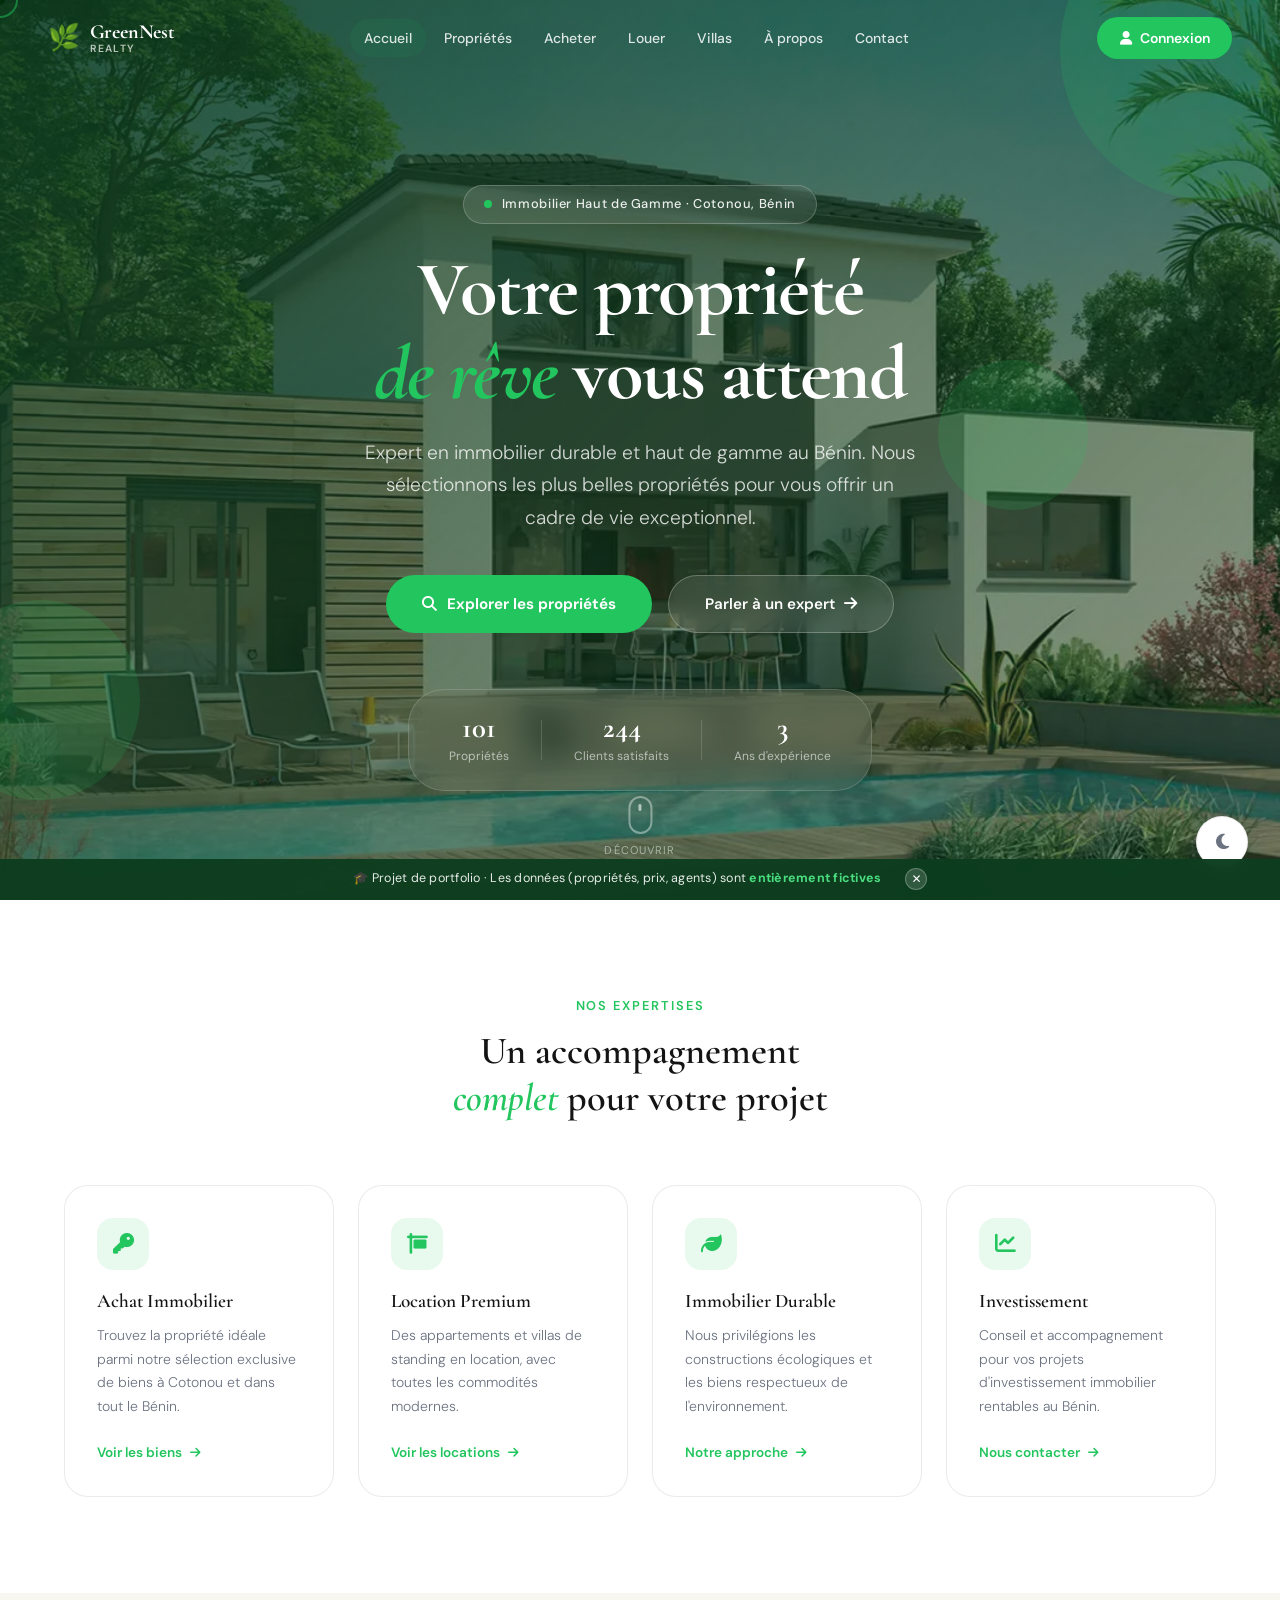
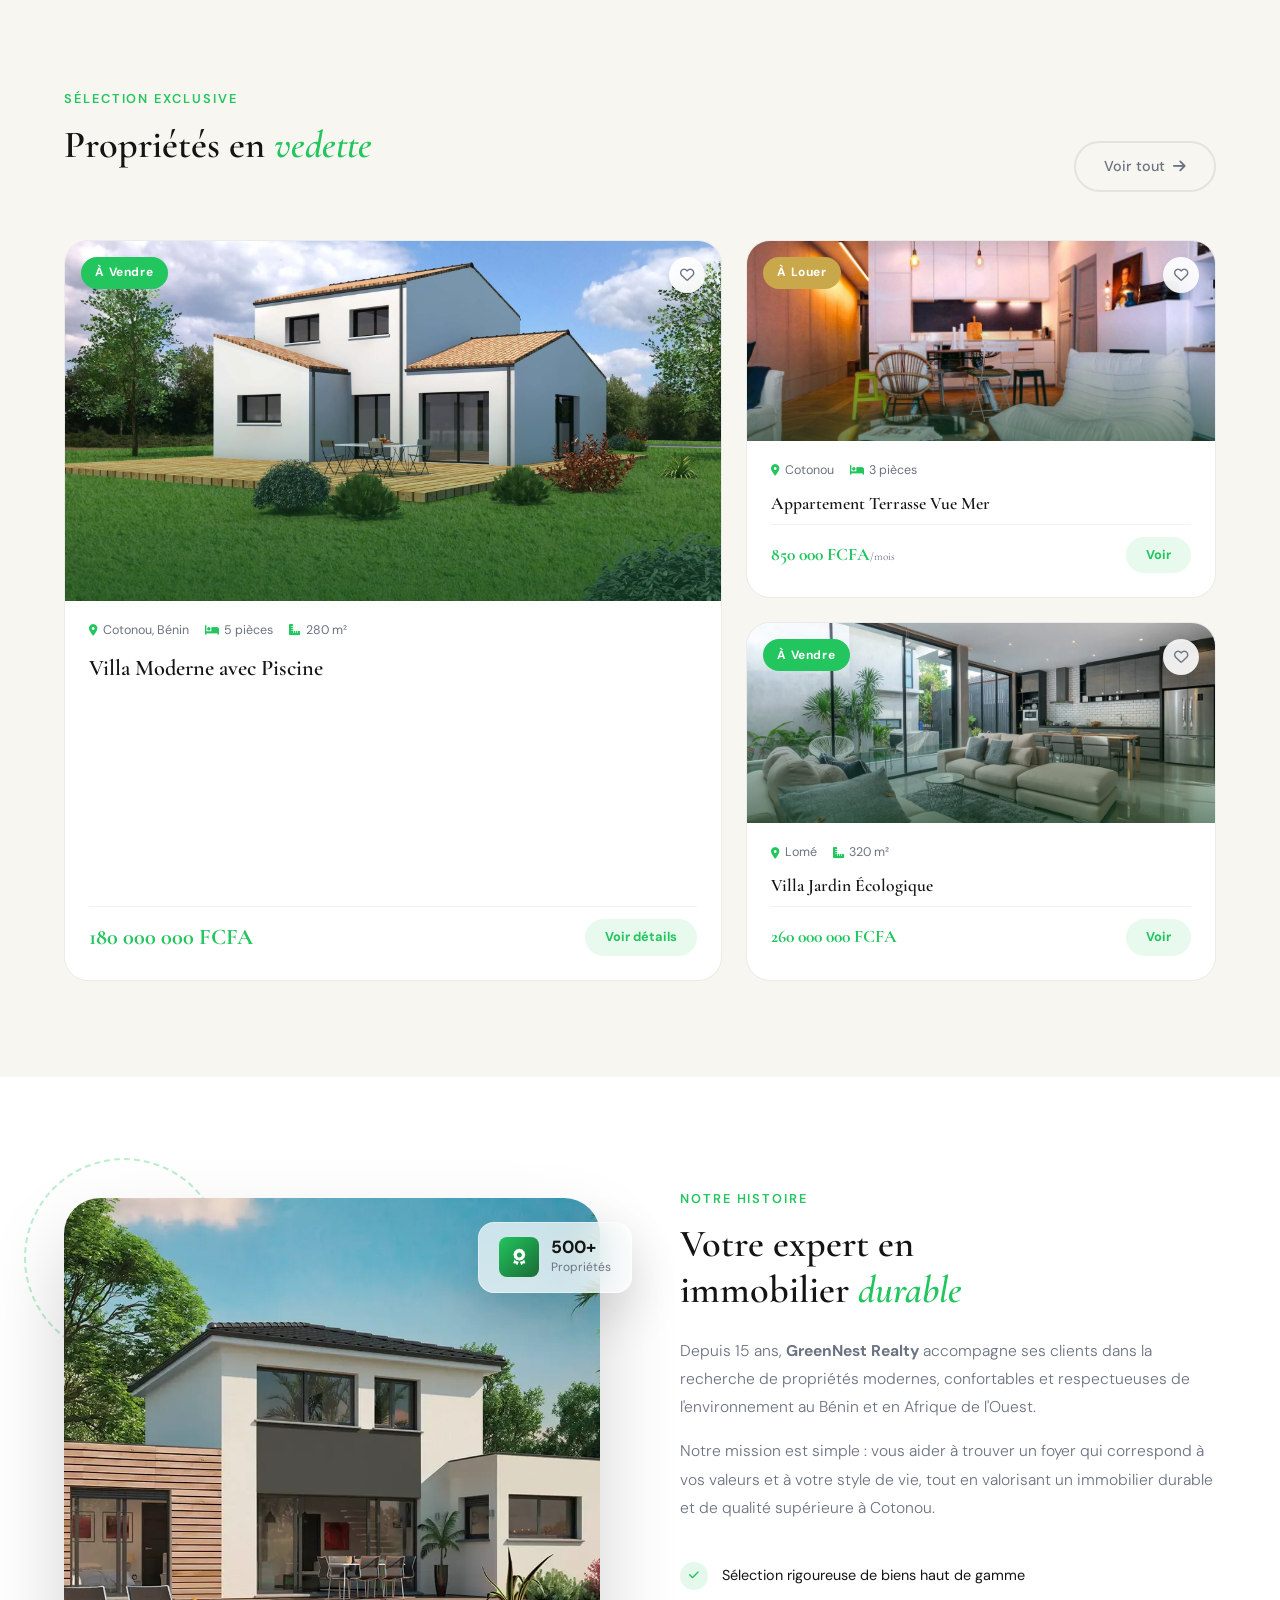
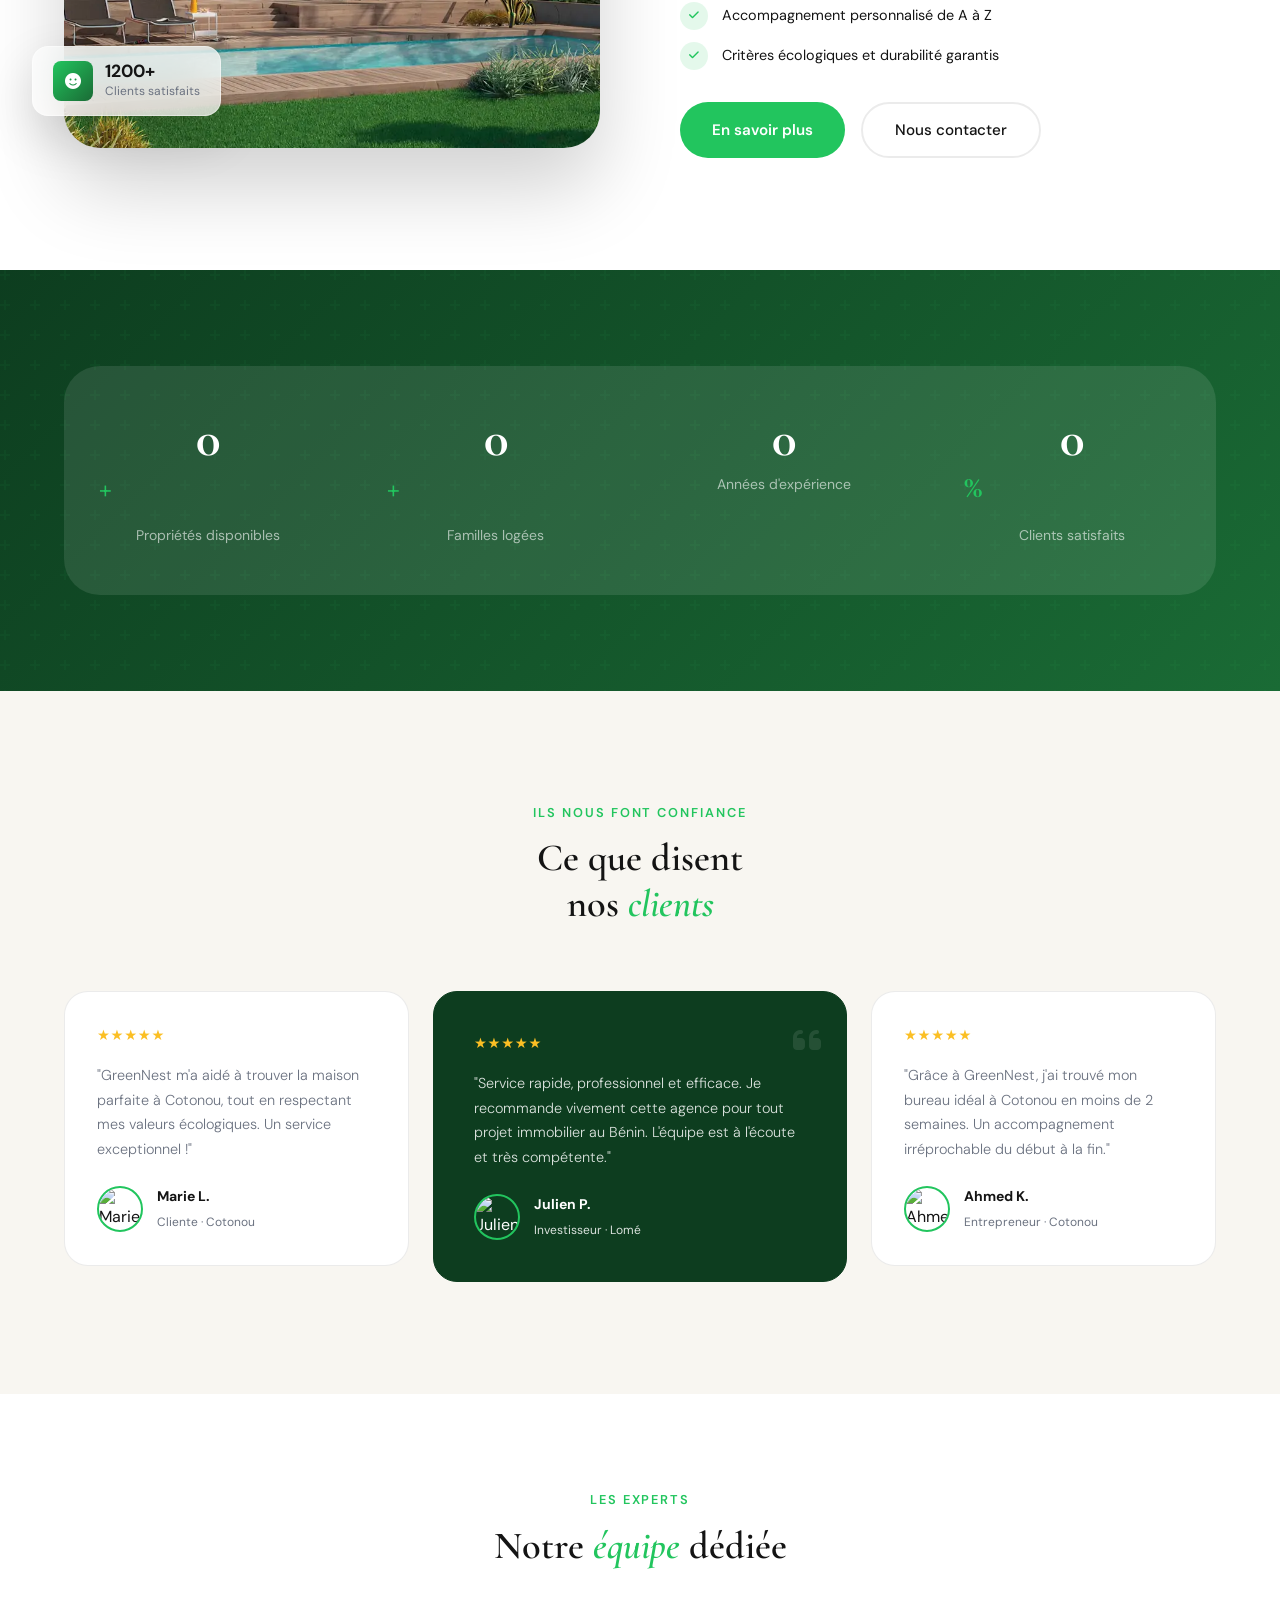
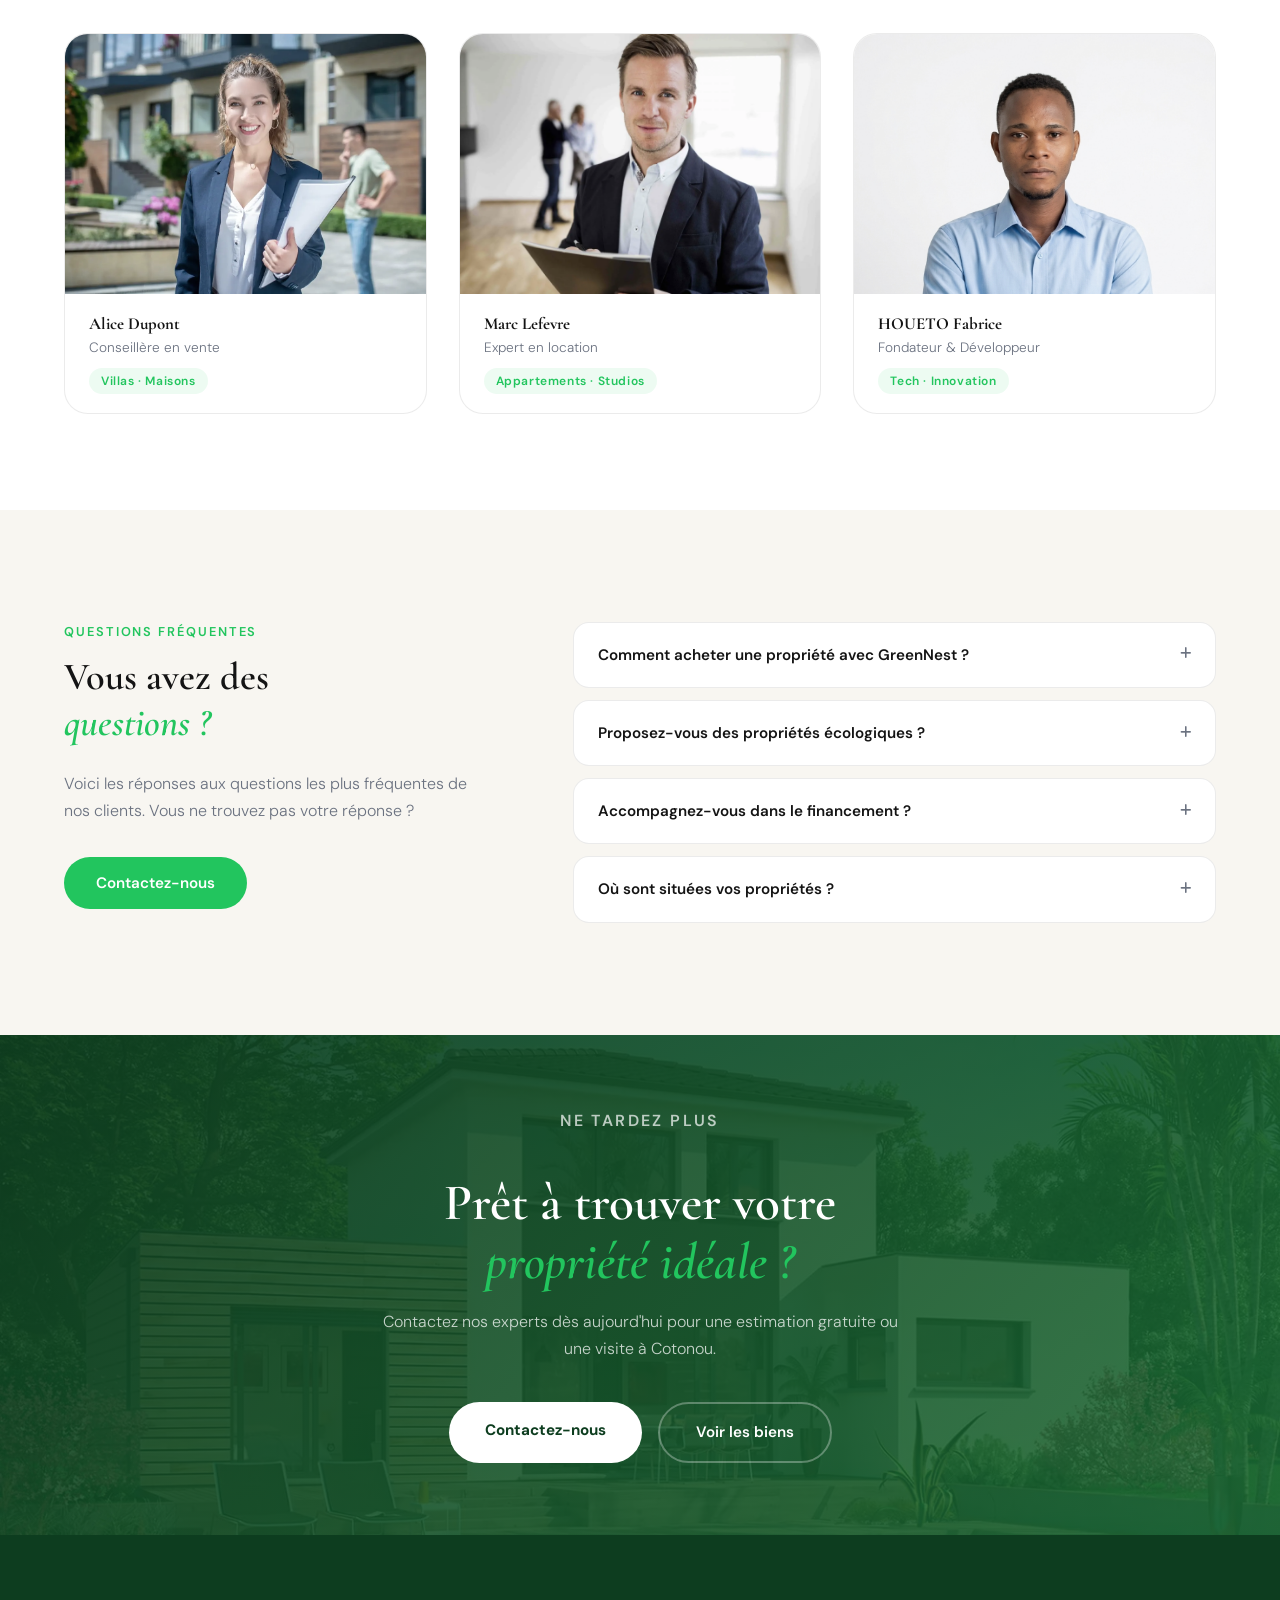
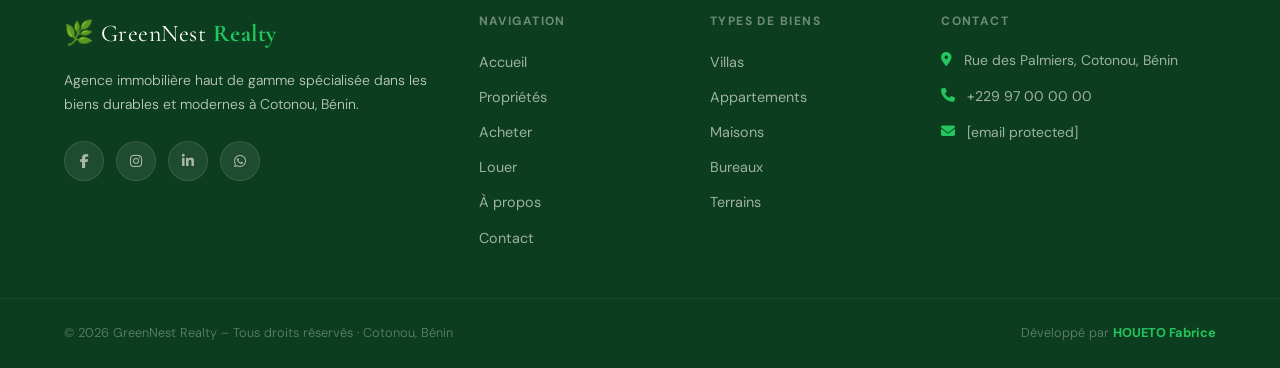
==== commit 54f5e404: "mise à jours complète des pages" ====
--- a/index.html
+++ b/index.html
@@ -71,7 +71,7 @@
 </style>
 </head>
 
-<body class="light-mode">
+<body class="light-mode" style="opacity:0;transition:opacity 0.3s ease;">
 <!-- ====================================================
      BANDEAU PORTFOLIO — Projet de démonstration
      À retirer si le projet devient un vrai site
@@ -118,10 +118,10 @@
     <!-- NAVIGATION DESKTOP -->
     <nav class="nav-desktop" id="navDesktop">
       <a href="index.html" class="nav-link active">Accueil</a>
-      <a href="property.html" class="nav-link">Propriétés</a>
-      <a href="property.html?status=acheter" class="nav-link">Acheter</a>
-      <a href="property.html?status=louer" class="nav-link">Louer</a>
-      <a href="property.html?type=villa" class="nav-link">Villas</a>
+      <a href="property.html" class="nav-link" id="navProperties">Propriétés</a>
+      <a href="property.html?status=acheter" class="nav-link" id="linkBuy">Acheter</a>
+      <a href="property.html?status=louer" class="nav-link" id="linkRent">Louer</a>
+      <a href="property.html?type=villa" class="nav-link" id="linkVillas">Villas</a>
       <a href="about.html" class="nav-link">À propos</a>
       <a href="contact.html" class="nav-link">Contact</a>
     </nav>
@@ -195,7 +195,7 @@
 
     <!-- Boutons CTA -->
     <div class="hero-cta reveal-up" style="--delay:0.45s">
-      <a href="property.html" class="btn-hero-primary">
+      <a href="property.html" class="btn-hero-primary" id="heroProperties">
         <i class="fas fa-search"></i>
         Explorer les propriétés
       </a>
@@ -235,37 +235,6 @@
 
 </section>
 
-<!-- ===================== BARRE DE RECHERCHE RAPIDE ===================== -->
-<section class="search-bar-section">
-  <div class="search-bar-card">
-    <div class="search-tabs">
-      <button class="search-tab active" data-status="all">Tous</button>
-      <button class="search-tab" data-status="acheter">Acheter</button>
-      <button class="search-tab" data-status="louer">Louer</button>
-    </div>
-    <div class="search-fields">
-      <div class="search-field">
-        <i class="fas fa-map-marker-alt"></i>
-        <input type="text" placeholder="Cotonou, Abidjan, Lomé..." id="quickSearch">
-      </div>
-      <div class="search-field">
-        <i class="fas fa-home"></i>
-        <select id="quickType">
-          <option value="all">Type de bien</option>
-          <option value="villa">Villa</option>
-          <option value="appartement">Appartement</option>
-          <option value="maison">Maison</option>
-          <option value="studio">Studio</option>
-          <option value="bureau">Bureau</option>
-        </select>
-      </div>
-      <a href="property.html" class="search-btn" id="quickSearchBtn">
-        <i class="fas fa-search"></i>
-        <span>Rechercher</span>
-      </a>
-    </div>
-  </div>
-</section>
 
 <!-- ===================== SERVICES ===================== -->
 <section class="services-section" id="services">
@@ -327,7 +296,7 @@
         <p class="section-eyebrow">Sélection exclusive</p>
         <h2 class="section-title">Propriétés en <em>vedette</em></h2>
       </div>
-      <a href="property.html" class="btn-outline">Voir tout <i class="fas fa-arrow-right"></i></a>
+      <a href="property.html" class="btn-outline" id="allPropertiesBtn">Voir tout <i class="fas fa-arrow-right"></i></a>
     </div>
 
     <!-- Grille de propriétés -->
@@ -621,28 +590,28 @@
       </div>
 
       <div class="faq-right reveal-right">
-        <div class="faq-item" onclick="this.classList.toggle('open')">
+        <div class="faq-item">
           <div class="faq-q">
             Comment acheter une propriété avec GreenNest ?
             <i class="fas fa-plus faq-icon"></i>
           </div>
           <div class="faq-a">Contactez-nous via le formulaire ou prenez rendez-vous directement avec l'un de nos agents experts basés à Cotonou. Nous vous guidons à chaque étape.</div>
         </div>
-        <div class="faq-item" onclick="this.classList.toggle('open')">
+        <div class="faq-item">
           <div class="faq-q">
             Proposez-vous des propriétés écologiques ?
             <i class="fas fa-plus faq-icon"></i>
           </div>
           <div class="faq-a">Oui, tous nos biens répondent à des critères de durabilité et d'efficacité énergétique. Nous collaborons avec des constructeurs engagés dans l'éco-construction au Bénin.</div>
         </div>
-        <div class="faq-item" onclick="this.classList.toggle('open')">
+        <div class="faq-item">
           <div class="faq-q">
             Accompagnez-vous dans le financement ?
             <i class="fas fa-plus faq-icon"></i>
           </div>
           <div class="faq-a">Oui, nos conseillers vous orientent vers les meilleures solutions de financement adaptées à votre profil et à votre projet immobilier.</div>
         </div>
-        <div class="faq-item" onclick="this.classList.toggle('open')">
+        <div class="faq-item">
           <div class="faq-q">
             Où sont situées vos propriétés ?
             <i class="fas fa-plus faq-icon"></i>
@@ -758,6 +727,10 @@
 <script type="module" src="script-auth.js"></script>
 
 <!-- Logique UI générale -->
+<script>
+  /* Rendre la page visible immédiatement (page libre, pas protégée) */
+  document.body.style.opacity = "1";
+</script>
 <script src="script-new.js"></script>
 
 <!-- Logique propriétés / favoris -->
--- a/style-new.css
+++ b/style-new.css
@@ -424,6 +424,8 @@
   align-items: center;
   justify-content: space-between;
   gap: 1.5rem;
+  /* Isolation : évite que le backdrop-filter du header flou ses enfants */
+  isolation: isolate;
 }
 
 /* --- Logo --- */
@@ -529,7 +531,12 @@
   gap: 5px;
   padding: 8px;
   border-radius: var(--radius-sm);
-  z-index: 5100;
+  /* z-index AU-DESSUS du menu (5050) et de l'overlay (5040) */
+  z-index: 5200;
+  /* Isolation : empêche le backdrop-filter du menu de l'affecter */
+  isolation: isolate;
+  position: relative;
+  background: transparent;
 }
 
 .hamburger span {
@@ -573,7 +580,7 @@
   opacity: 0;
   pointer-events: none;
   transition: opacity var(--duration) var(--ease);
-  backdrop-filter: blur(4px);
+  /* backdrop-filter retiré : causait le flou sur le bouton hamburger */
 }
 
 .mobile-overlay.active {
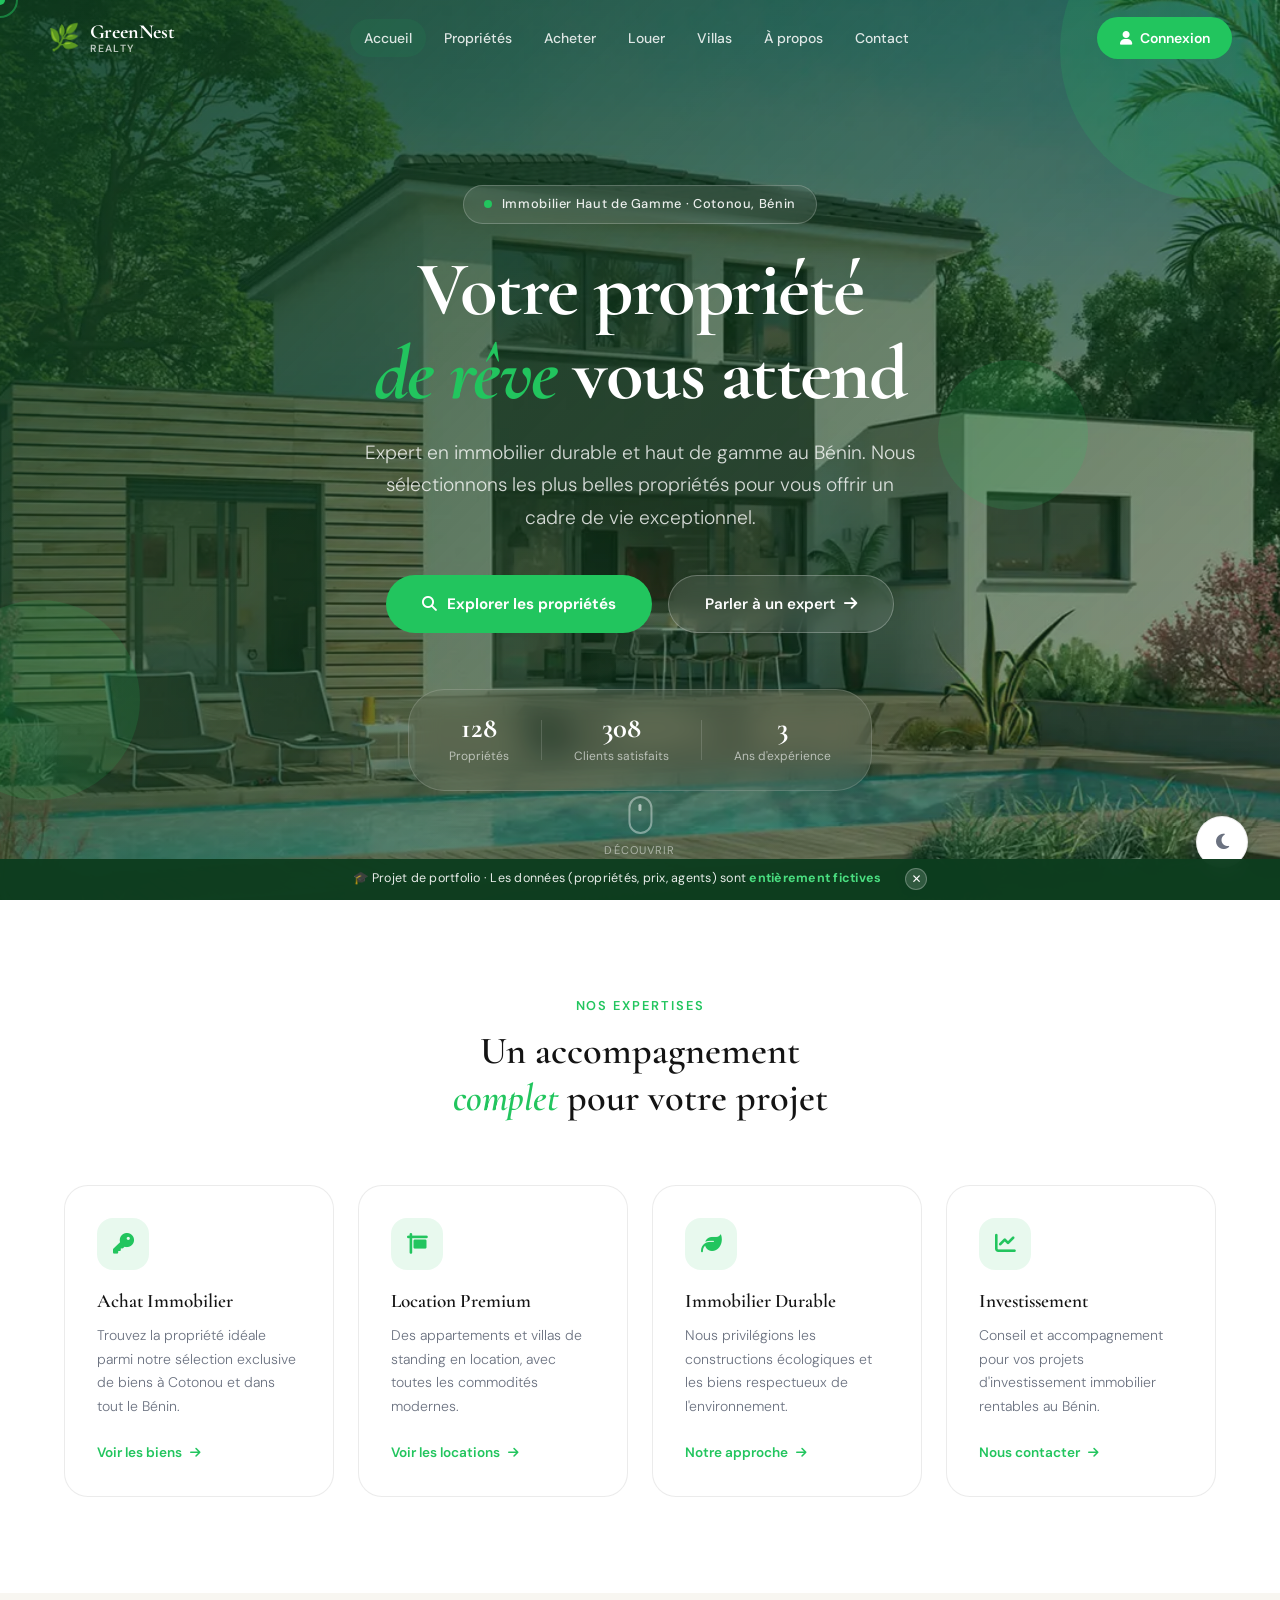
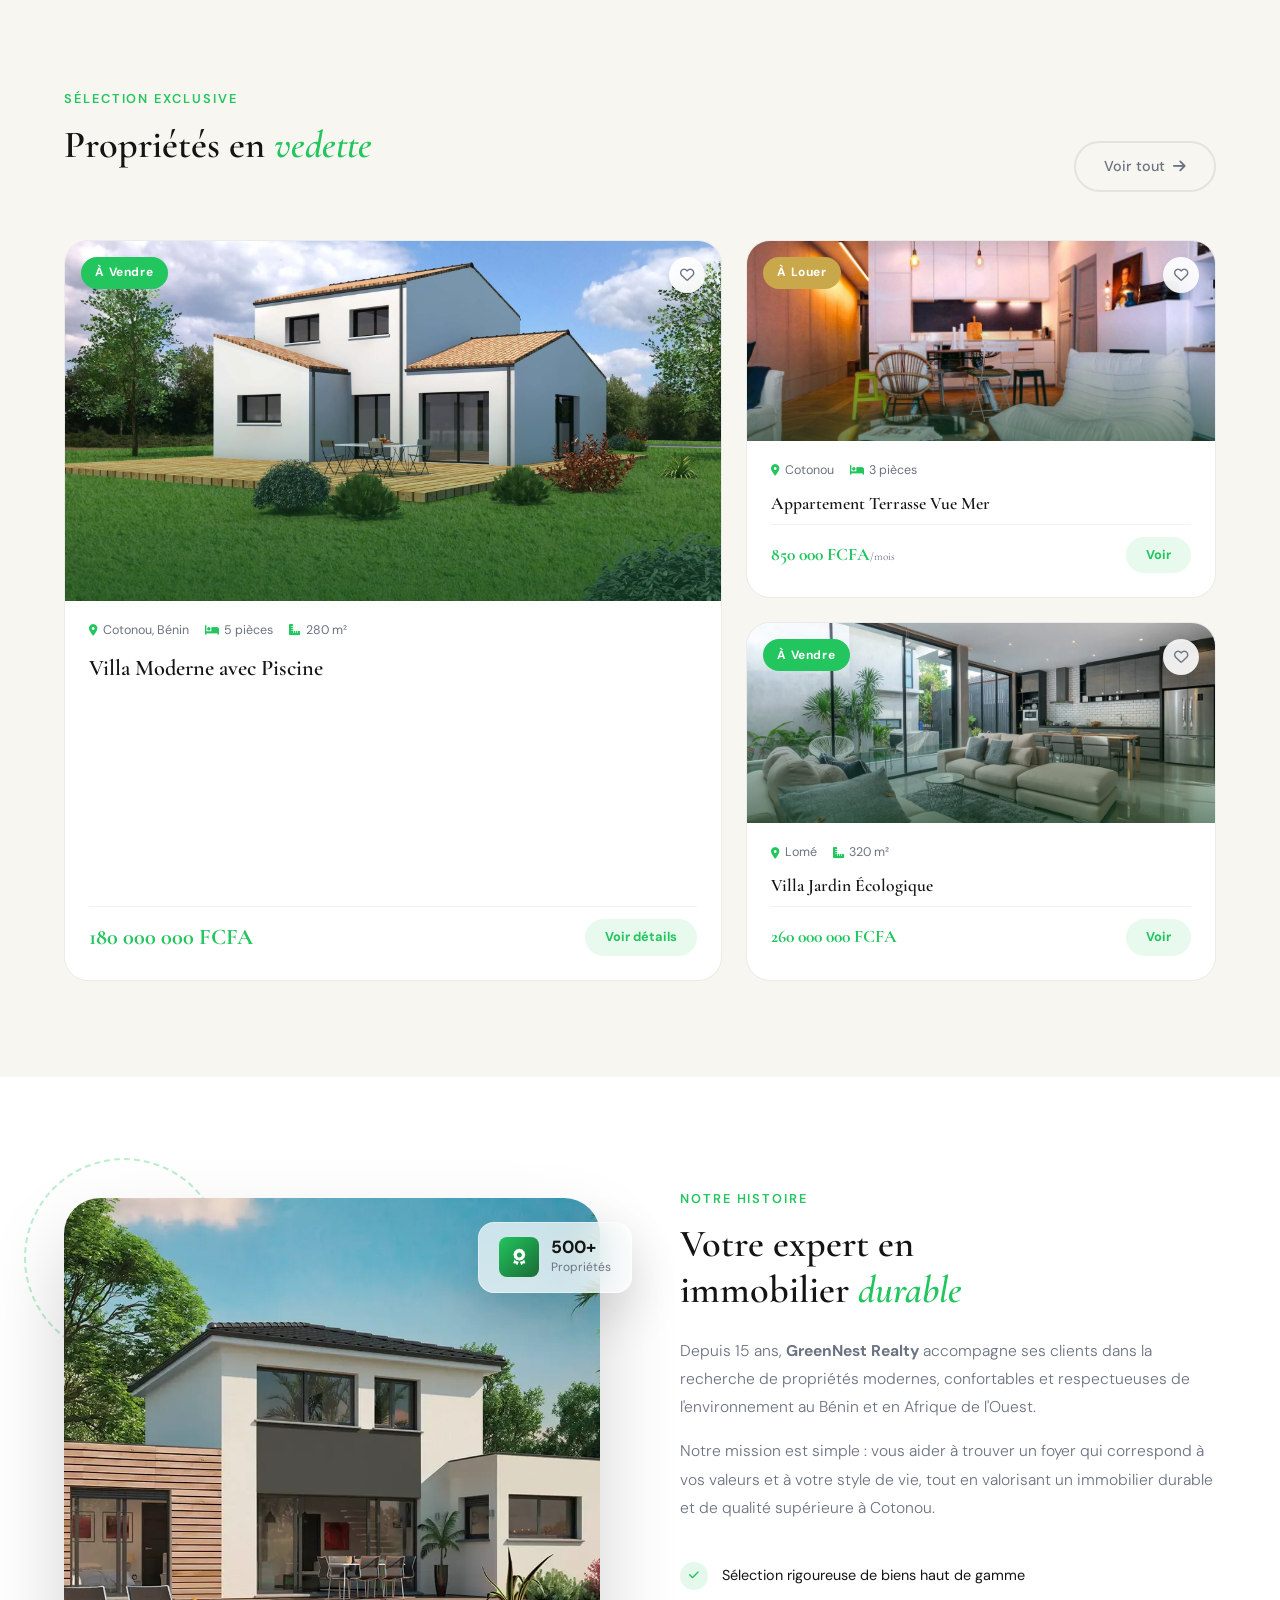
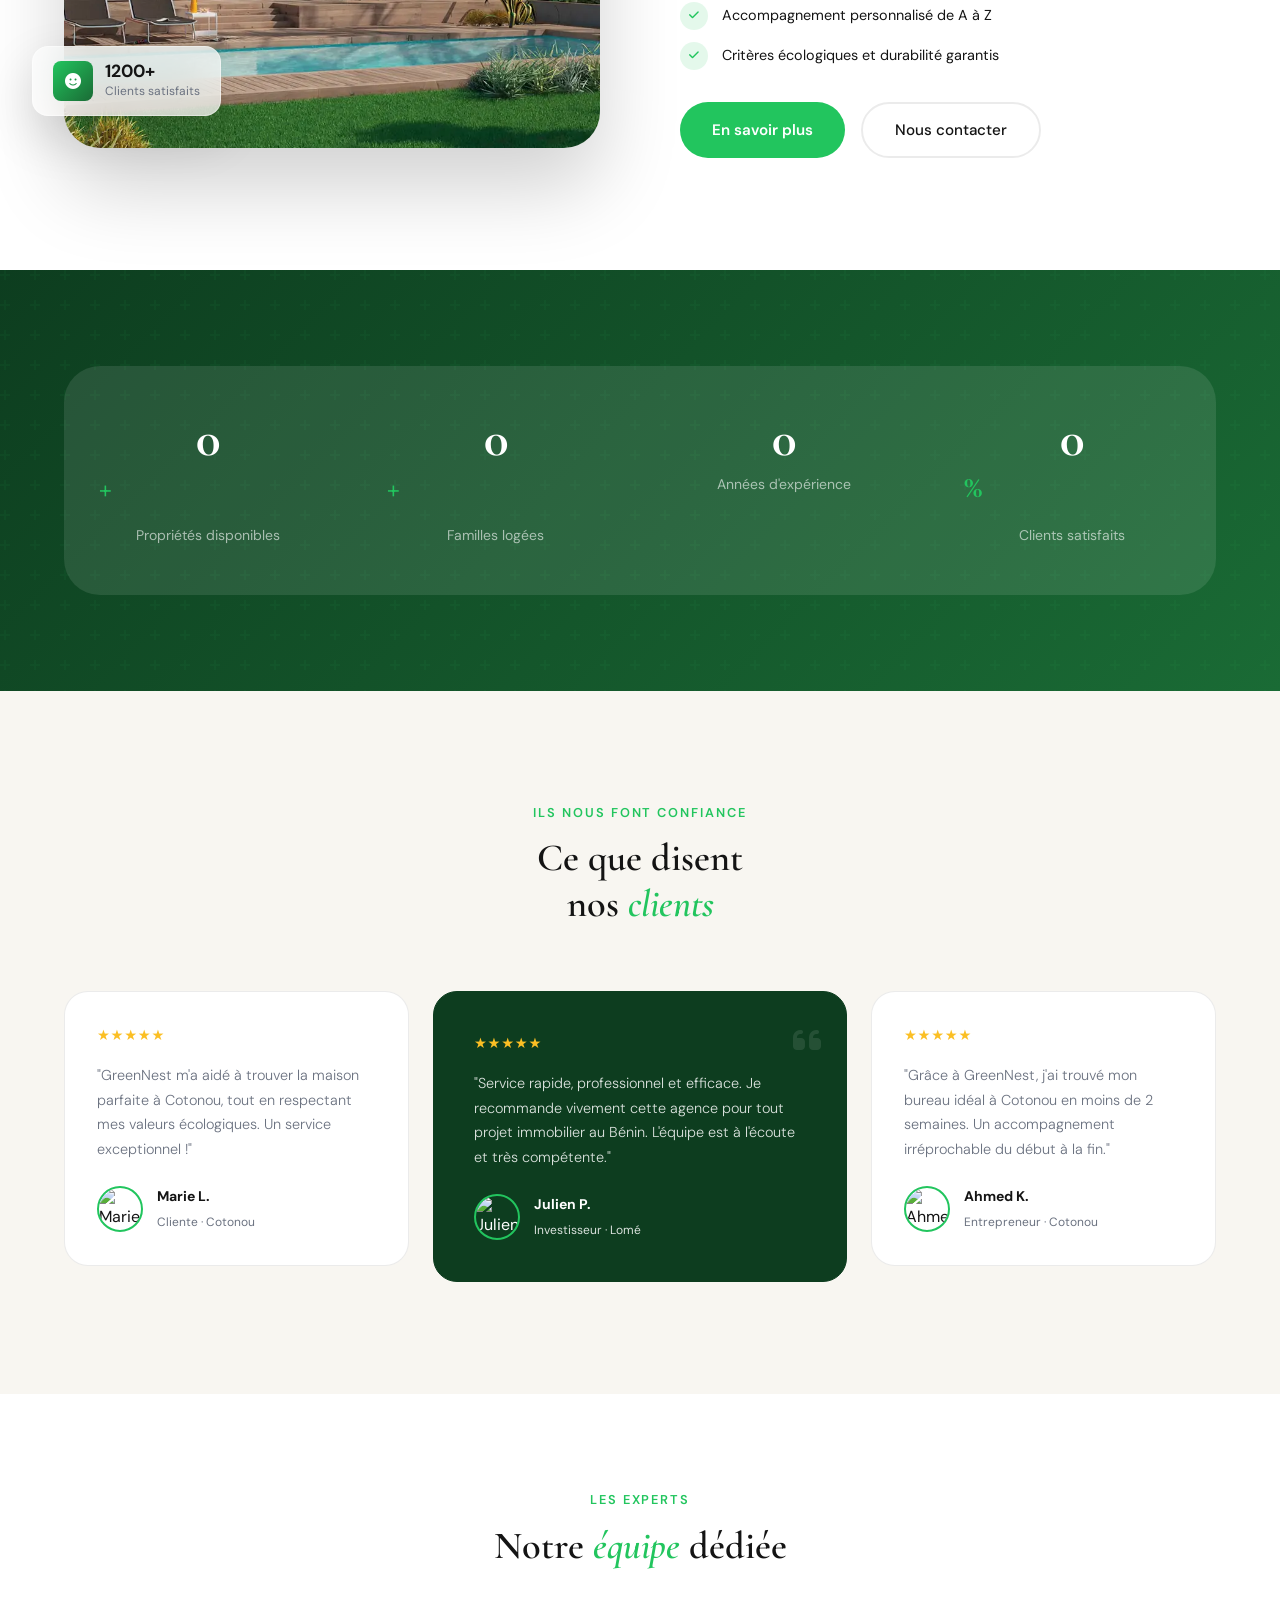
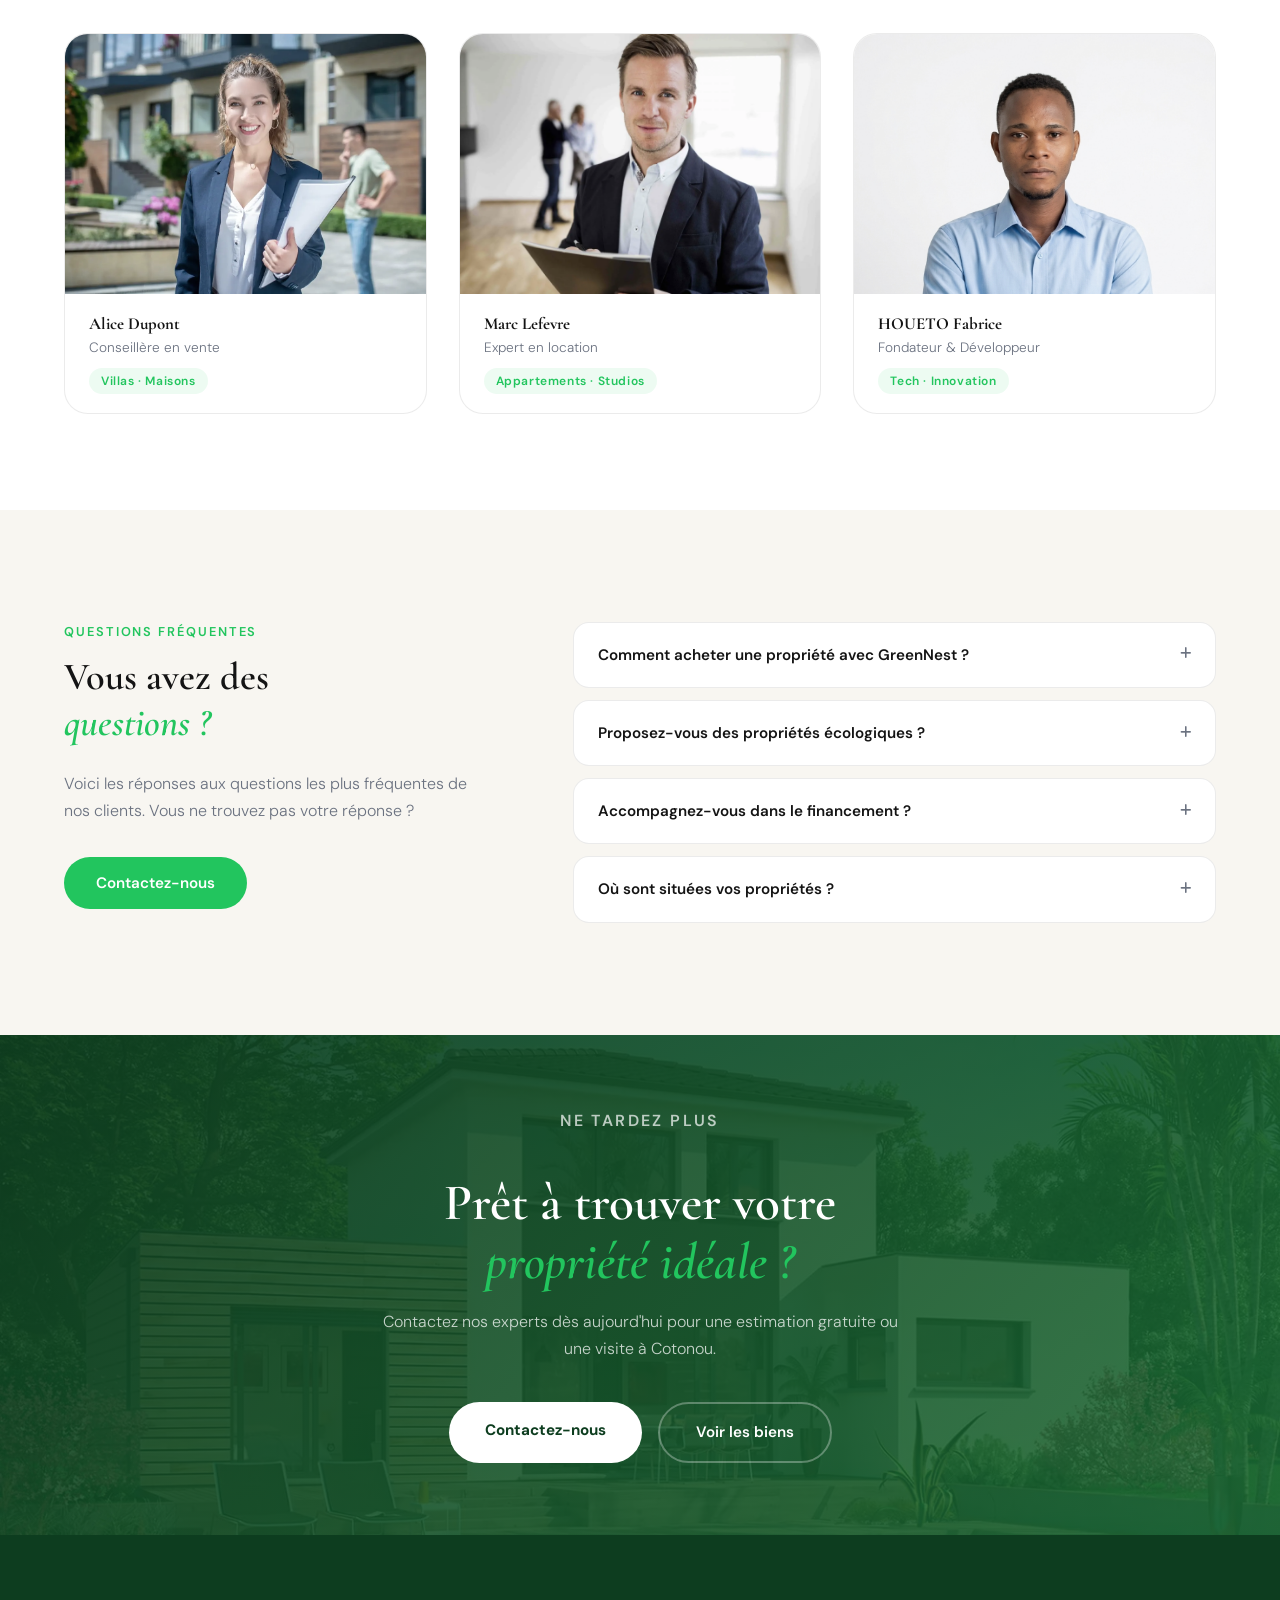
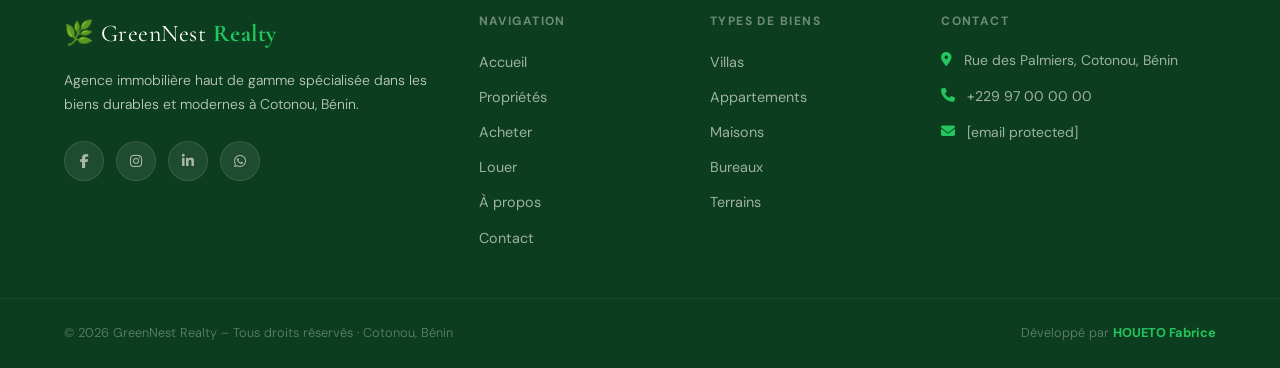
==== commit 34e73d5d: "Problème synthase résolue" ====
--- a/index.html
+++ b/index.html
@@ -714,27 +714,12 @@
   </div>
 </footer>
 
-<!-- ===== TOAST NOTIFICATION ===== -->
 <div id="toast"></div>
 
-<!-- ===== SCRIPTS ===== -->
-<!-- Firebase SDK (nécessaire pour script-auth.js) -->
-<script src="https://www.gstatic.com/firebasejs/10.12.2/firebase-app-compat.js"></script>
-<script src="https://www.gstatic.com/firebasejs/10.12.2/firebase-auth-compat.js"></script>
-
-<!-- Config Firebase + gestion état connexion (navbar) -->
-<script type="module" src="firebase-config.js"></script>
+<script>document.body.style.opacity="1";</script>
+<script src="script-new.js"></script>
+<script src="script.js"></script>
 <script type="module" src="script-auth.js"></script>
 
-<!-- Logique UI générale -->
-<script>
-  /* Rendre la page visible immédiatement (page libre, pas protégée) */
-  document.body.style.opacity = "1";
-</script>
-<script src="script-new.js"></script>
-
-<!-- Logique propriétés / favoris -->
-<script src="script.js"></script>
-
 </body>
-</html>
+</html>
--- a/style-new.css
+++ b/style-new.css
@@ -278,10 +278,12 @@
     background: var(--jade);
     border-radius: 50%;
     pointer-events: none;
-    z-index: 99999;
+    /* z-index max pour être toujours au-dessus de tout */
+    z-index: 999999;
     transform: translate(-50%, -50%);
-    transition: transform 0.1s, opacity 0.3s;
-    mix-blend-mode: multiply;
+    transition: transform 0.15s, opacity 0.3s;
+    /* PAS de mix-blend-mode : cause la disparition sur certains fonds */
+    will-change: transform;
   }
 
   .cursor-follower {
@@ -291,13 +293,14 @@
     border: 2px solid var(--jade);
     border-radius: 50%;
     pointer-events: none;
-    z-index: 99998;
+    z-index: 999998;
     transform: translate(-50%, -50%);
     transition: transform 0.25s var(--ease-out), width 0.3s, height 0.3s, opacity 0.3s;
     opacity: 0.5;
+    will-change: transform;
   }
 
-  a:hover ~ #cursor, button:hover ~ #cursor { transform: translate(-50%, -50%) scale(2); }
+  /* Scale du curseur géré uniquement en JS (la règle CSS ~ ne fonctionne pas ici) */
 }
 
 /* ================================================================
@@ -524,6 +527,33 @@
   box-shadow: 0 8px 20px rgba(34,197,94,0.35);
 }
 
+/* Bouton déconnexion — style distinct, sans glassmorphism */
+.btn-logout-clean {
+  display: inline-flex;
+  align-items: center;
+  gap: 0.5rem;
+  padding: 0.6rem 1.4rem;
+  background: rgba(239,68,68,0.12);
+  color: #ef4444;
+  font-weight: 600;
+  font-size: 0.875rem;
+  border-radius: var(--radius-full);
+  border: 1.5px solid rgba(239,68,68,0.35);
+  transition: all var(--duration) var(--ease);
+  text-decoration: none;
+  white-space: nowrap;
+  cursor: pointer;
+}
+
+.btn-logout-clean:hover {
+  background: #ef4444;
+  color: #fff;
+  border-color: #ef4444;
+  transform: translateY(-2px);
+  box-shadow: 0 6px 16px rgba(239,68,68,0.3);
+}
+
+
 /* --- Hamburger --- */
 .hamburger {
   display: none;
@@ -531,12 +561,14 @@
   gap: 5px;
   padding: 8px;
   border-radius: var(--radius-sm);
-  /* z-index AU-DESSUS du menu (5050) et de l'overlay (5040) */
   z-index: 5200;
-  /* Isolation : empêche le backdrop-filter du menu de l'affecter */
-  isolation: isolate;
   position: relative;
   background: transparent;
+  /* will-change:transform crée un nouveau stacking context
+     => le bouton échappe au backdrop-filter blur du header parent
+     => plus de flou sur le hamburger */
+  will-change: transform;
+  transform: translateZ(0);
 }
 
 .hamburger span {
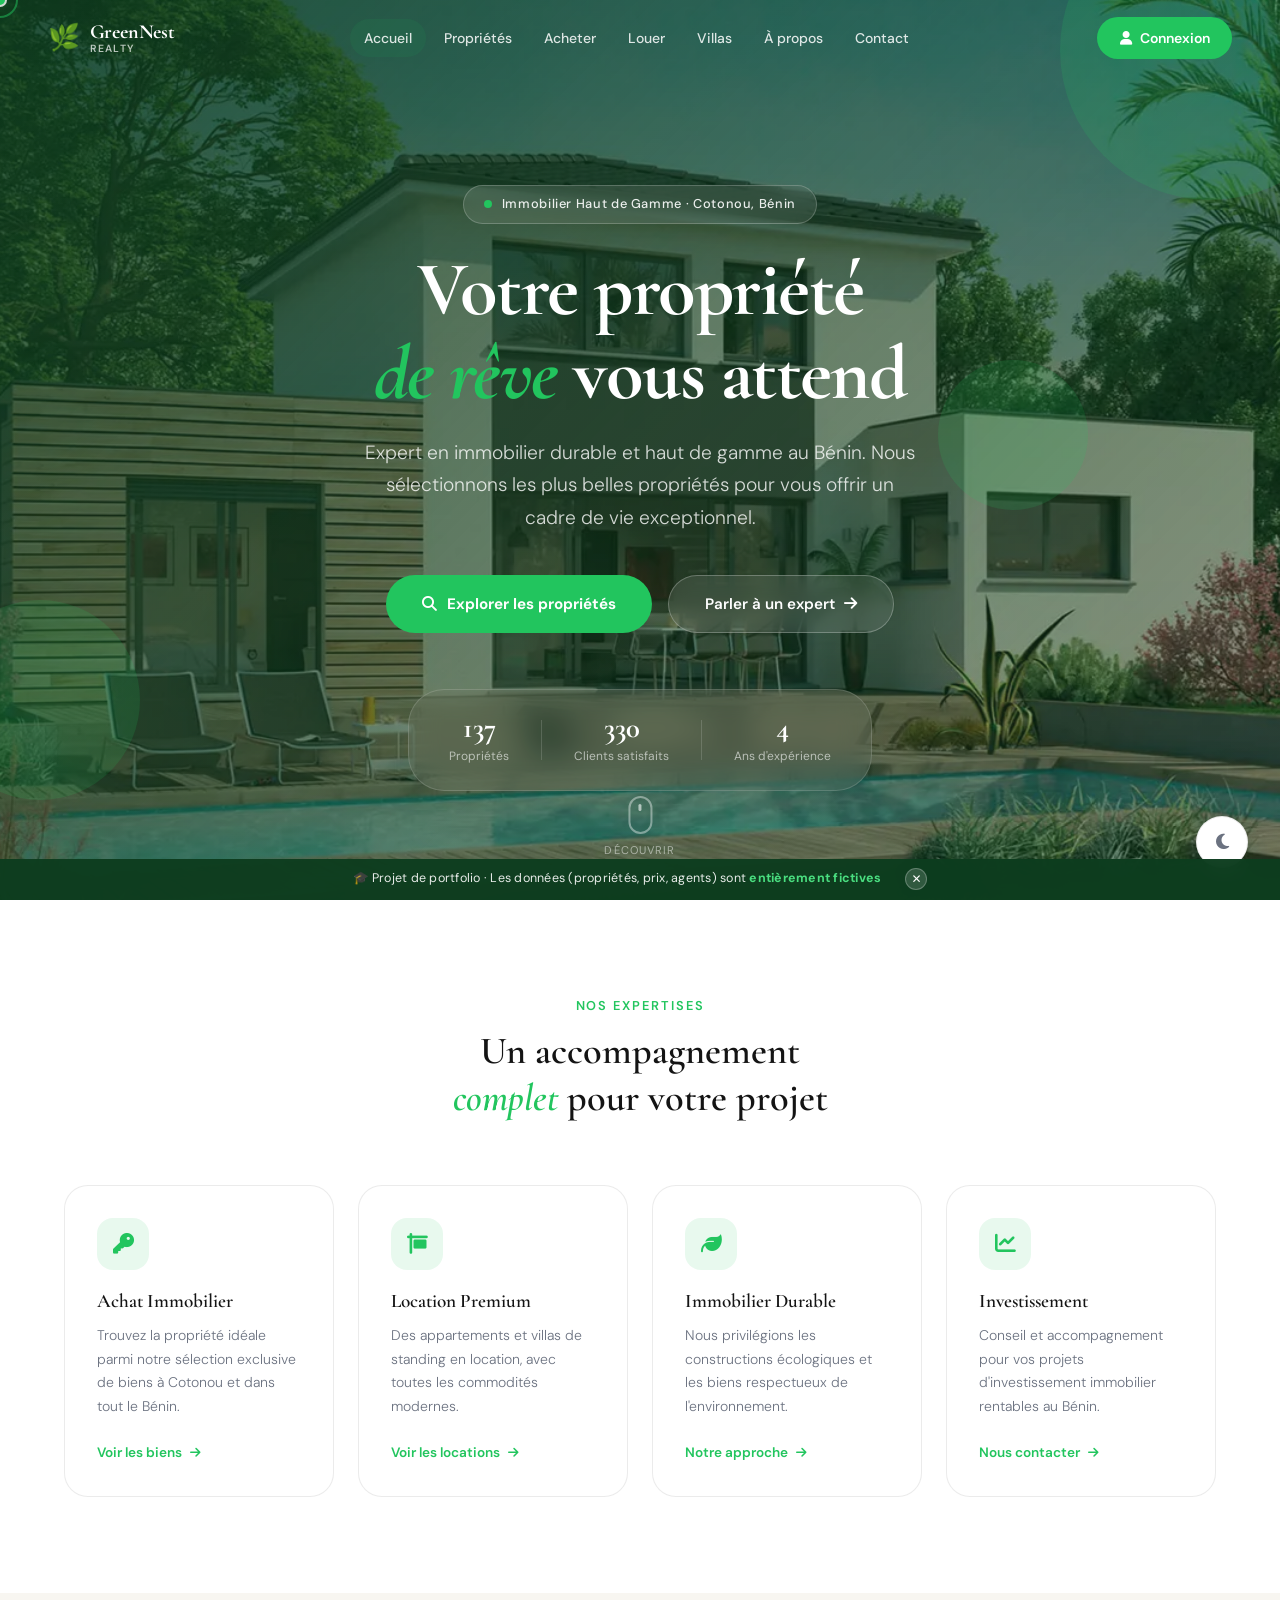
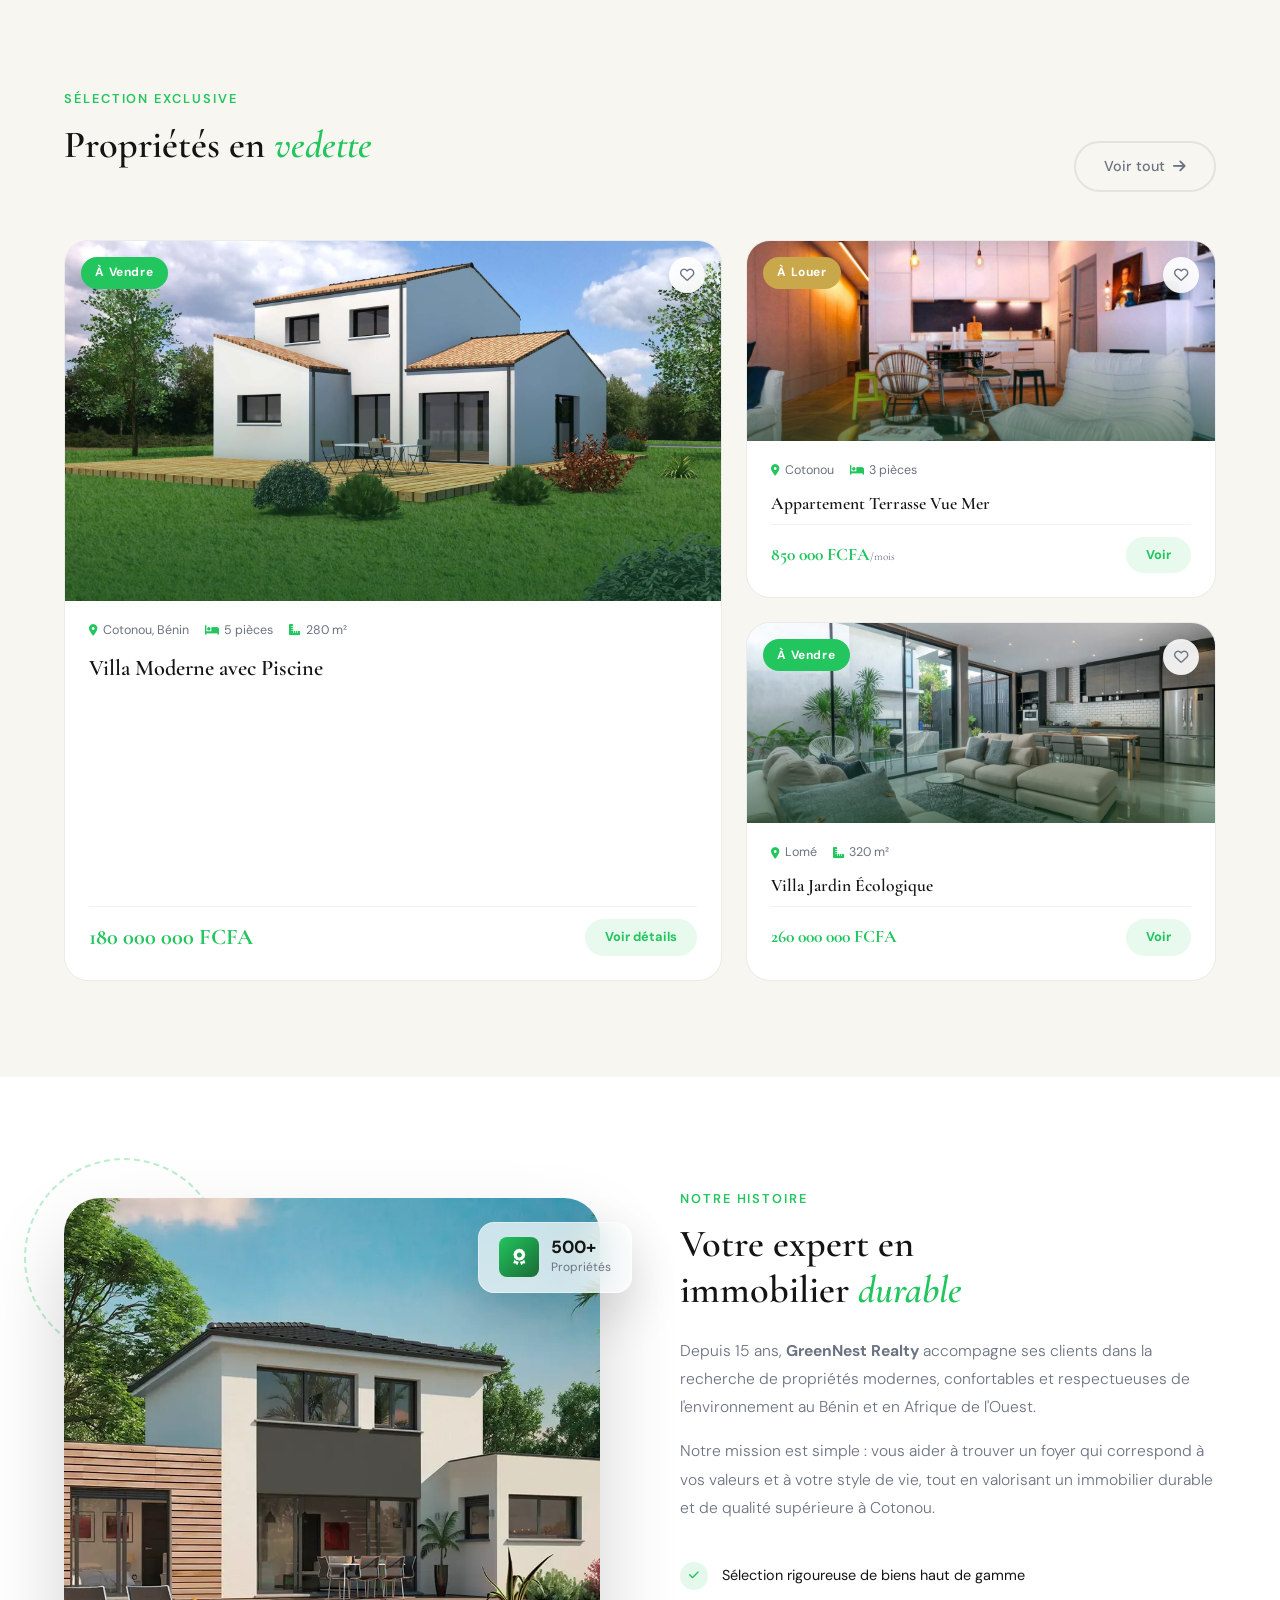
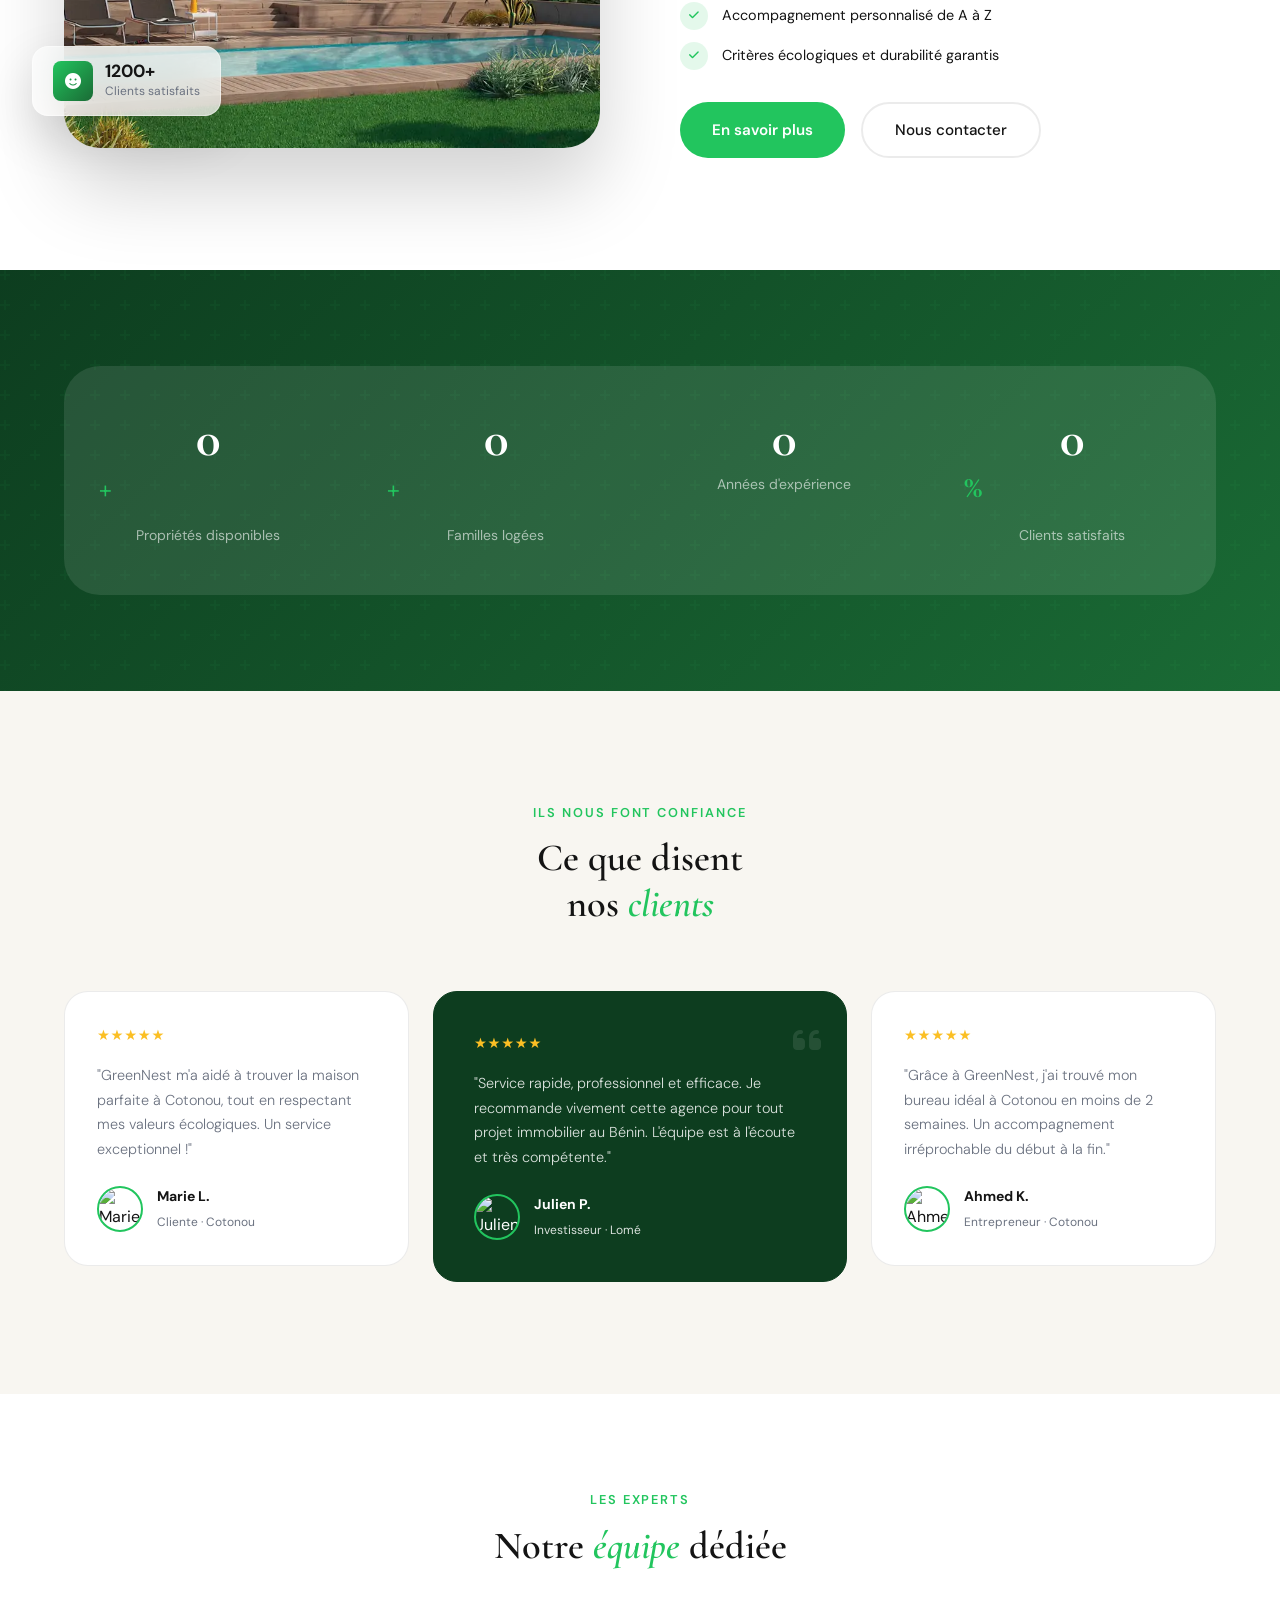
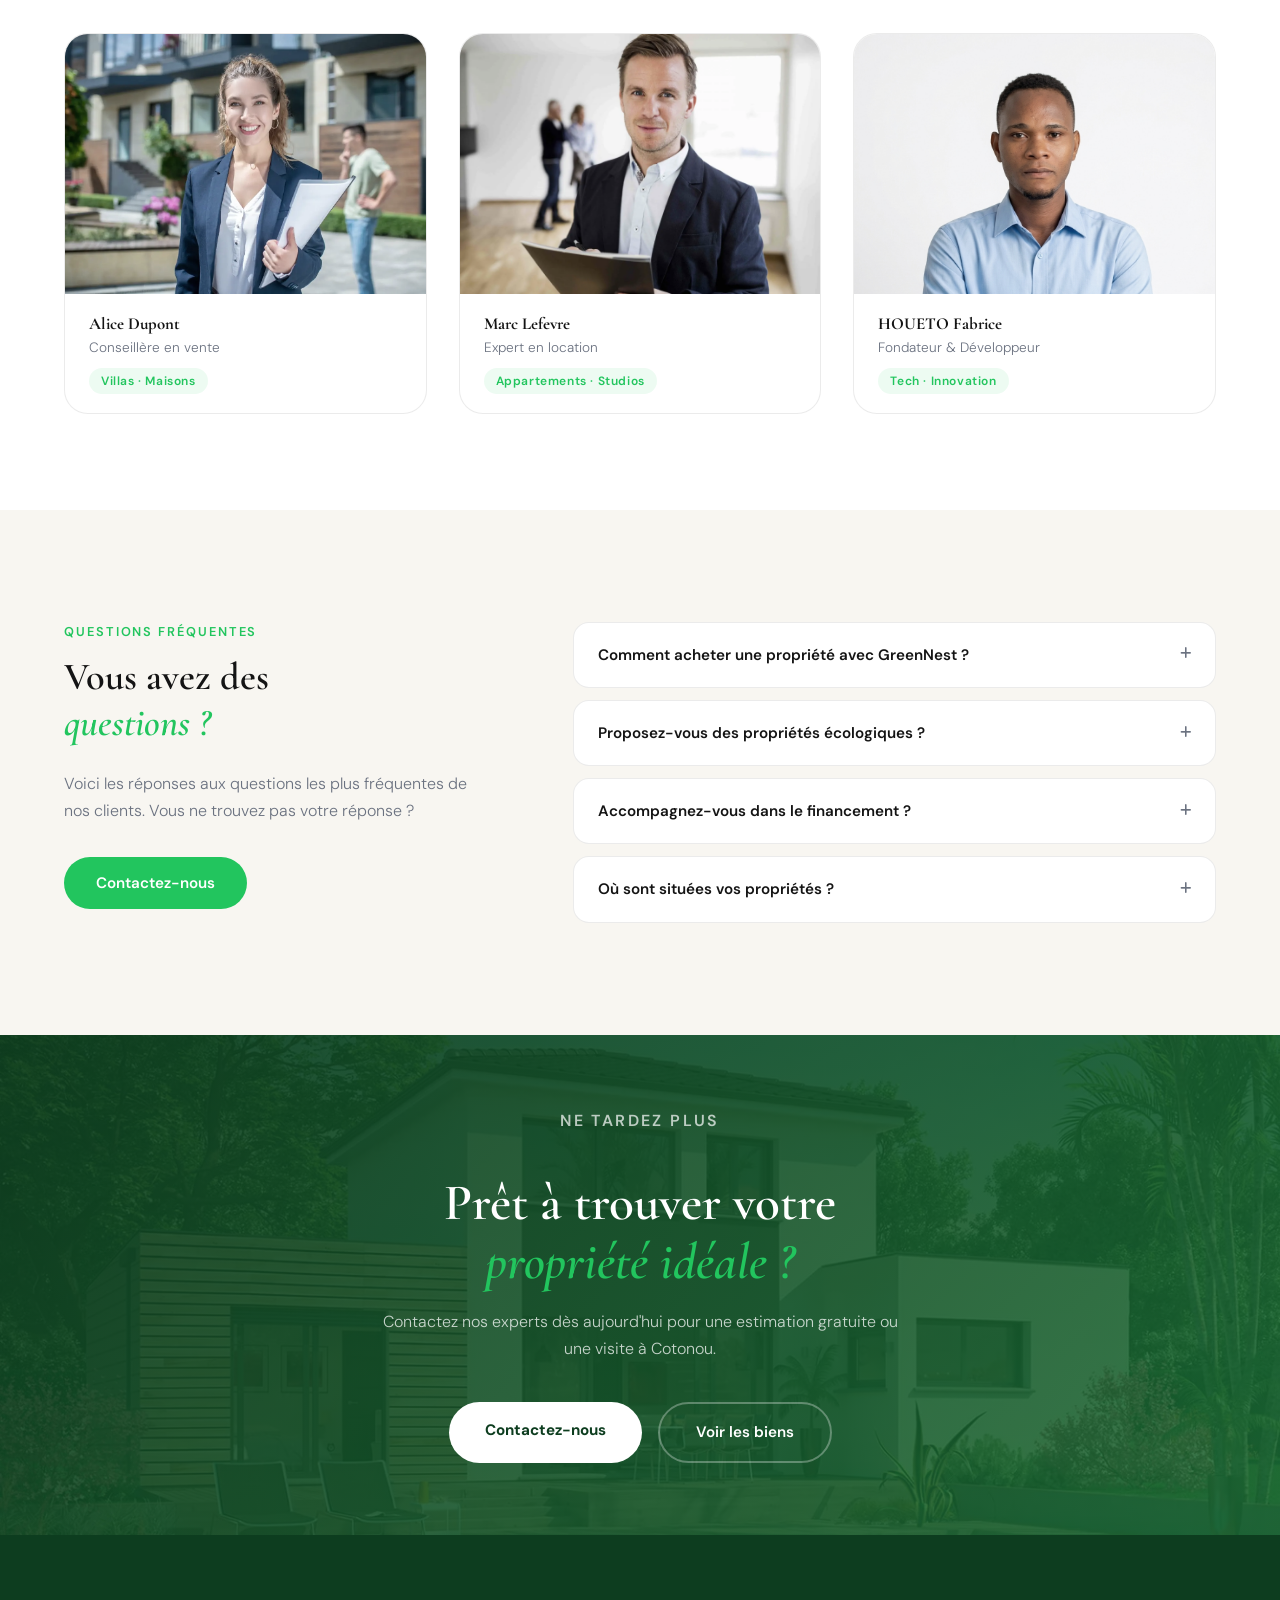
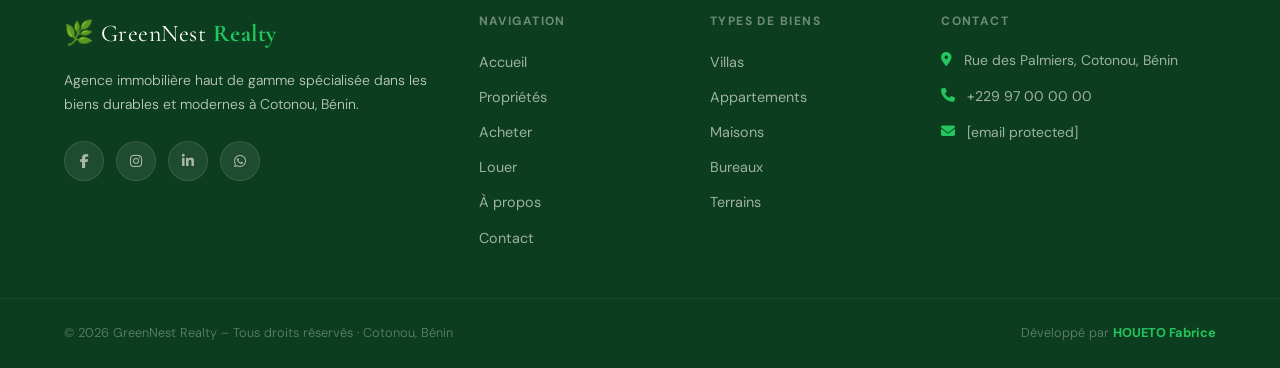
==== commit 9c5cfd8b: "mise à niveau des fichier js" ====
--- a/index.html
+++ b/index.html
@@ -141,7 +141,11 @@
   </div>
 
   <!-- MENU MOBILE -->
-  <div class="mobile-menu" id="mobileMenu">
+  
+</header>
+
+<!-- Menu mobile (hors header pour éviter le blur backdrop-filter) -->
+<div class="mobile-menu" id="mobileMenu">
     <nav class="mobile-nav">
       <a href="index.html" class="mobile-link">Accueil</a>
       <a href="property.html" class="mobile-link">Propriétés</a>
@@ -153,7 +157,7 @@
       <a href="login.html" class="mobile-link mobile-cta">Connexion</a>
     </nav>
   </div>
-</header>
+
 
 <!-- ===================== HERO SECTION ===================== -->
 <section class="hero" id="hero">
--- a/style-new.css
+++ b/style-new.css
@@ -275,27 +275,28 @@
     position: fixed;
     width: 10px;
     height: 10px;
-    background: var(--jade);
+    background: #22c55e;
     border-radius: 50%;
     pointer-events: none;
-    /* z-index max pour être toujours au-dessus de tout */
     z-index: 999999;
     transform: translate(-50%, -50%);
     transition: transform 0.15s, opacity 0.3s;
-    /* PAS de mix-blend-mode : cause la disparition sur certains fonds */
     will-change: transform;
+    /* Outline blanc : visible sur fonds sombres ET clairs */
+    box-shadow: 0 0 0 2px rgba(255,255,255,0.8), 0 0 8px rgba(34,197,94,0.4);
   }
 
   .cursor-follower {
     position: fixed;
     width: 36px;
     height: 36px;
-    border: 2px solid var(--jade);
+    border: 2px solid #22c55e;
     border-radius: 50%;
     pointer-events: none;
     z-index: 999998;
     transform: translate(-50%, -50%);
-    transition: transform 0.25s var(--ease-out), width 0.3s, height 0.3s, opacity 0.3s;
+    /* transition sur transform uniquement pour fluidité */
+    transition: transform 0.25s cubic-bezier(0.16,1,0.3,1), opacity 0.3s;
     opacity: 0.5;
     will-change: transform;
   }
@@ -857,29 +858,28 @@
 @media (max-width: 768px) {
   /* Cacher nav desktop, afficher hamburger */
   .nav-desktop { display: none; }
-  .hamburger { display: flex; }
-
-  /* Ajuster header height */
+  .hamburger   { display: flex; }
+
+  /* Hauteur header réduite */
   :root { --header-h: 64px; }
 
-  .footer-inner {
-    grid-template-columns: 1fr;
+  /* Footer en colonne */
+  .footer-inner        { grid-template-columns: 1fr; }
+  .footer-brand        { grid-column: span 1; }
+  .footer-bottom       { flex-direction: column; text-align: center; }
+  .section-header-row  { flex-direction: column; align-items: flex-start; }
+
+  /* Curseur custom désactivé sur mobile/touch */
+  .cursor, .cursor-follower { display: none !important; }
+  /* Rétablir le curseur normal sur touch */
+  body { cursor: auto !important; }
+
+  /* Bouton connexion dans le header : garder visible mais compact */
+  .btn-cta {
+    padding: 0.5rem 0.875rem;
+    font-size: 0.8rem;
+    gap: 0.4rem;
   }
-
-  .footer-brand { grid-column: span 1; }
-
-  .footer-bottom {
-    flex-direction: column;
-    text-align: center;
-  }
-
-  .section-header-row {
-    flex-direction: column;
-    align-items: flex-start;
-  }
-
-  /* Cache le curseur custom sur touch */
-  .cursor, .cursor-follower { display: none; }
 
   .theme-toggle { bottom: 1.25rem; right: 1.25rem; }
 }
@@ -887,5 +887,8 @@
 @media (max-width: 480px) {
   h1 { font-size: 2rem; }
   h2 { font-size: 1.6rem; }
-  .btn-cta span { display: none; }
-}
+  /* Sur très petit écran : garder juste l'icône dans le header
+     Le texte complet est dans le menu mobile */
+  .header-actions .btn-cta span { display: none; }
+  .header-actions .btn-cta      { padding: 0.5rem 0.7rem; min-width: 38px; justify-content: center; }
+}
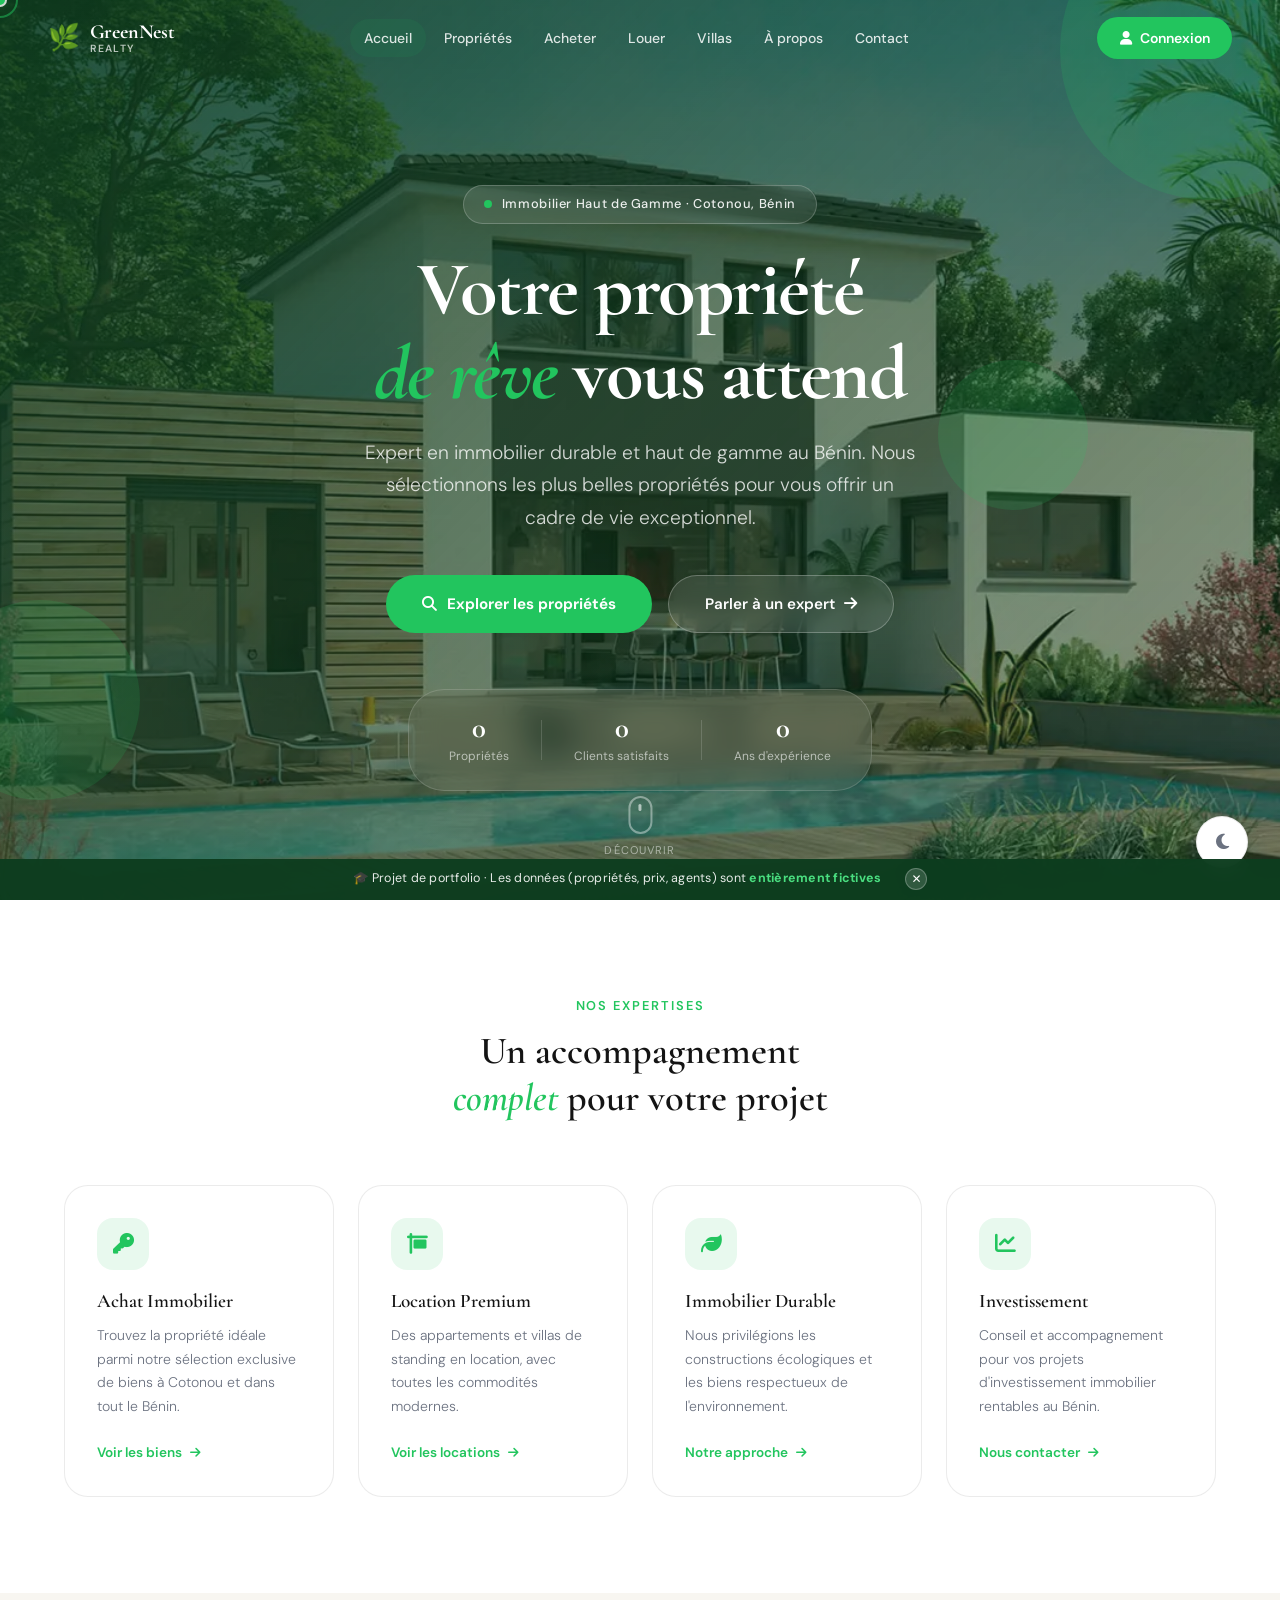
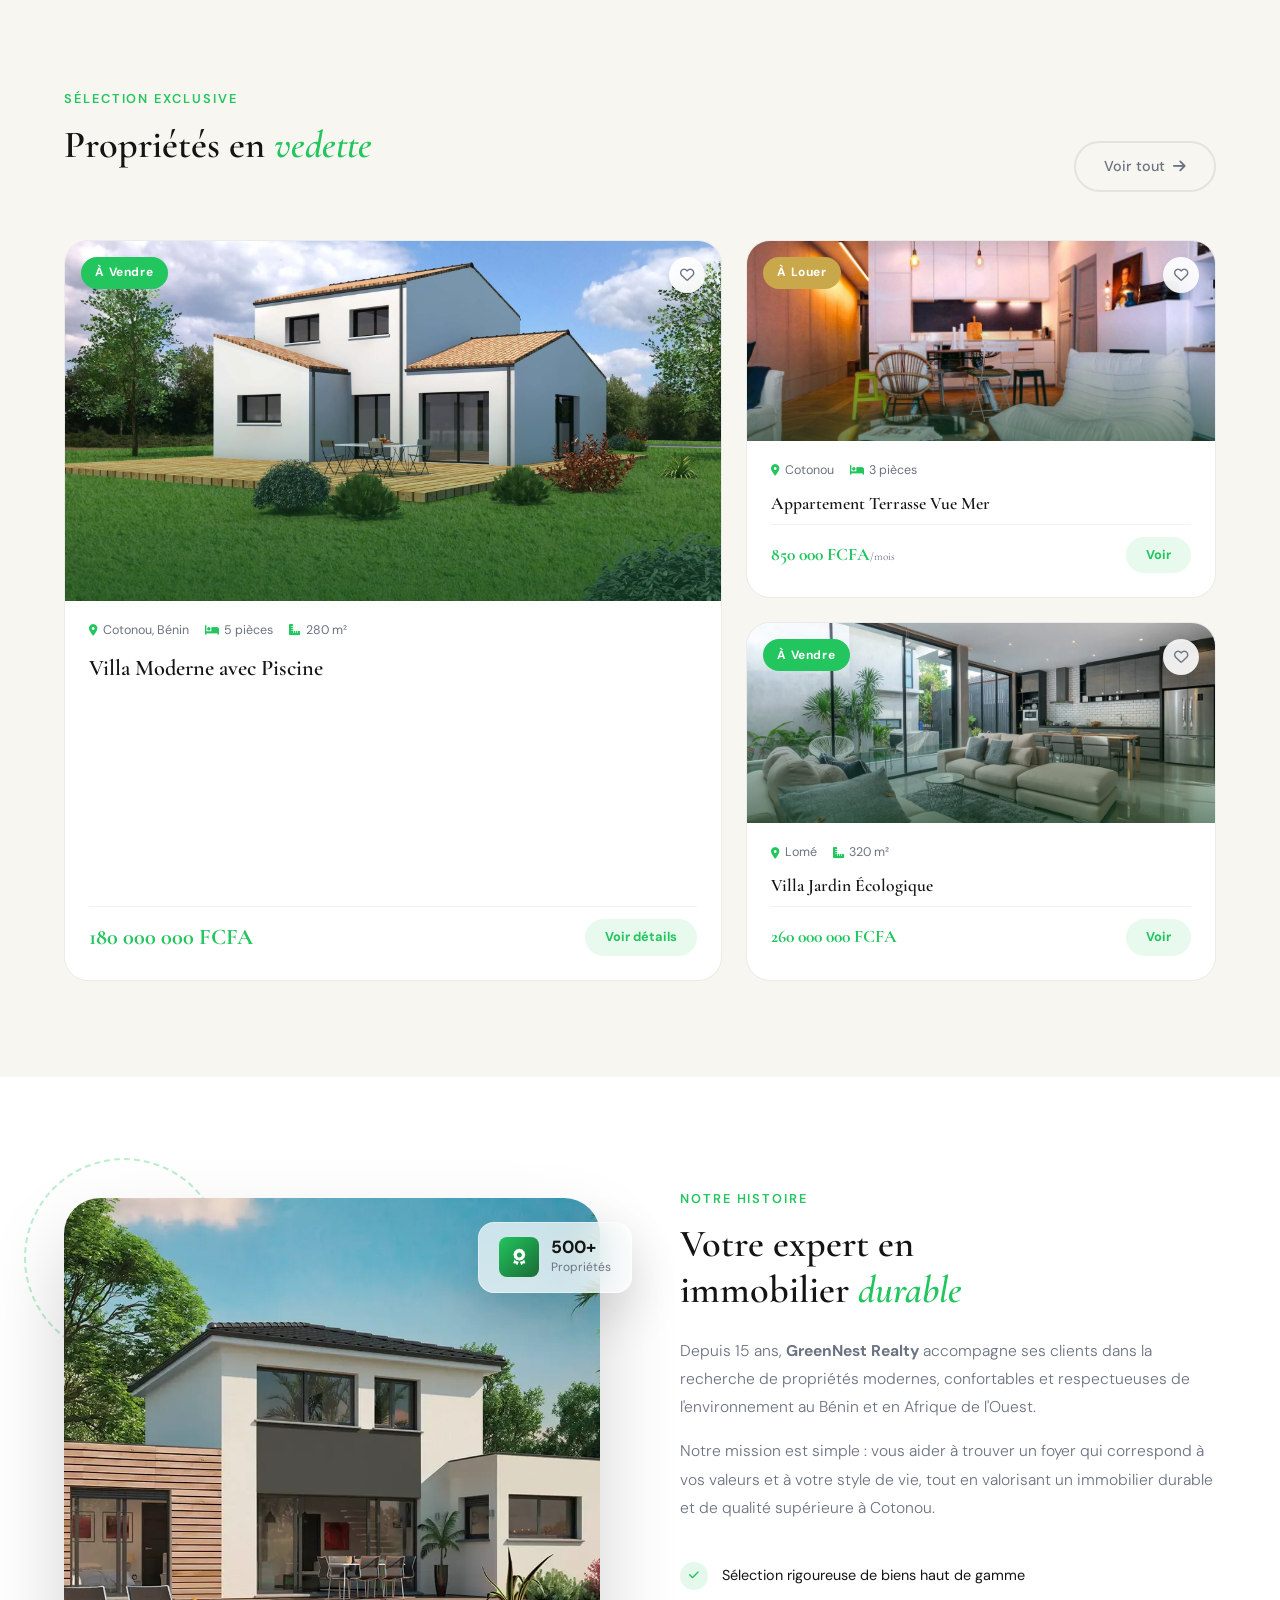
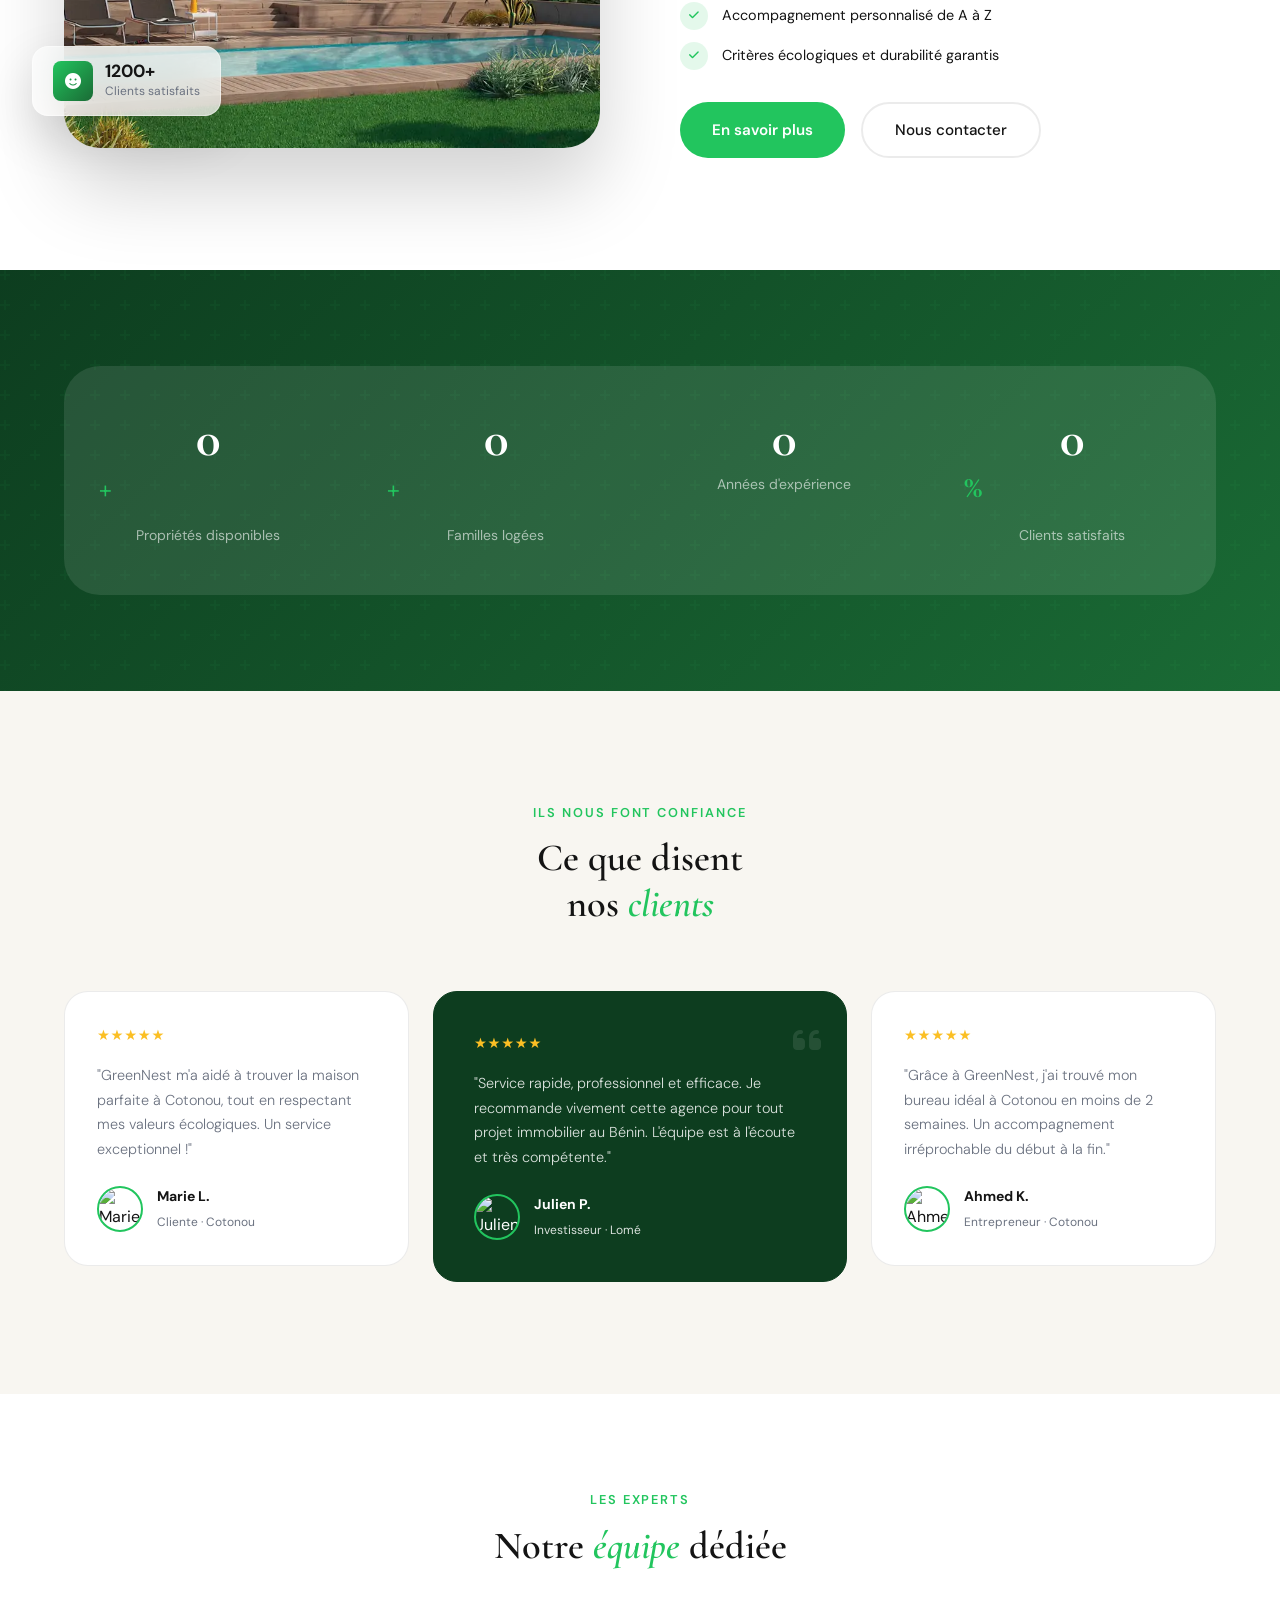
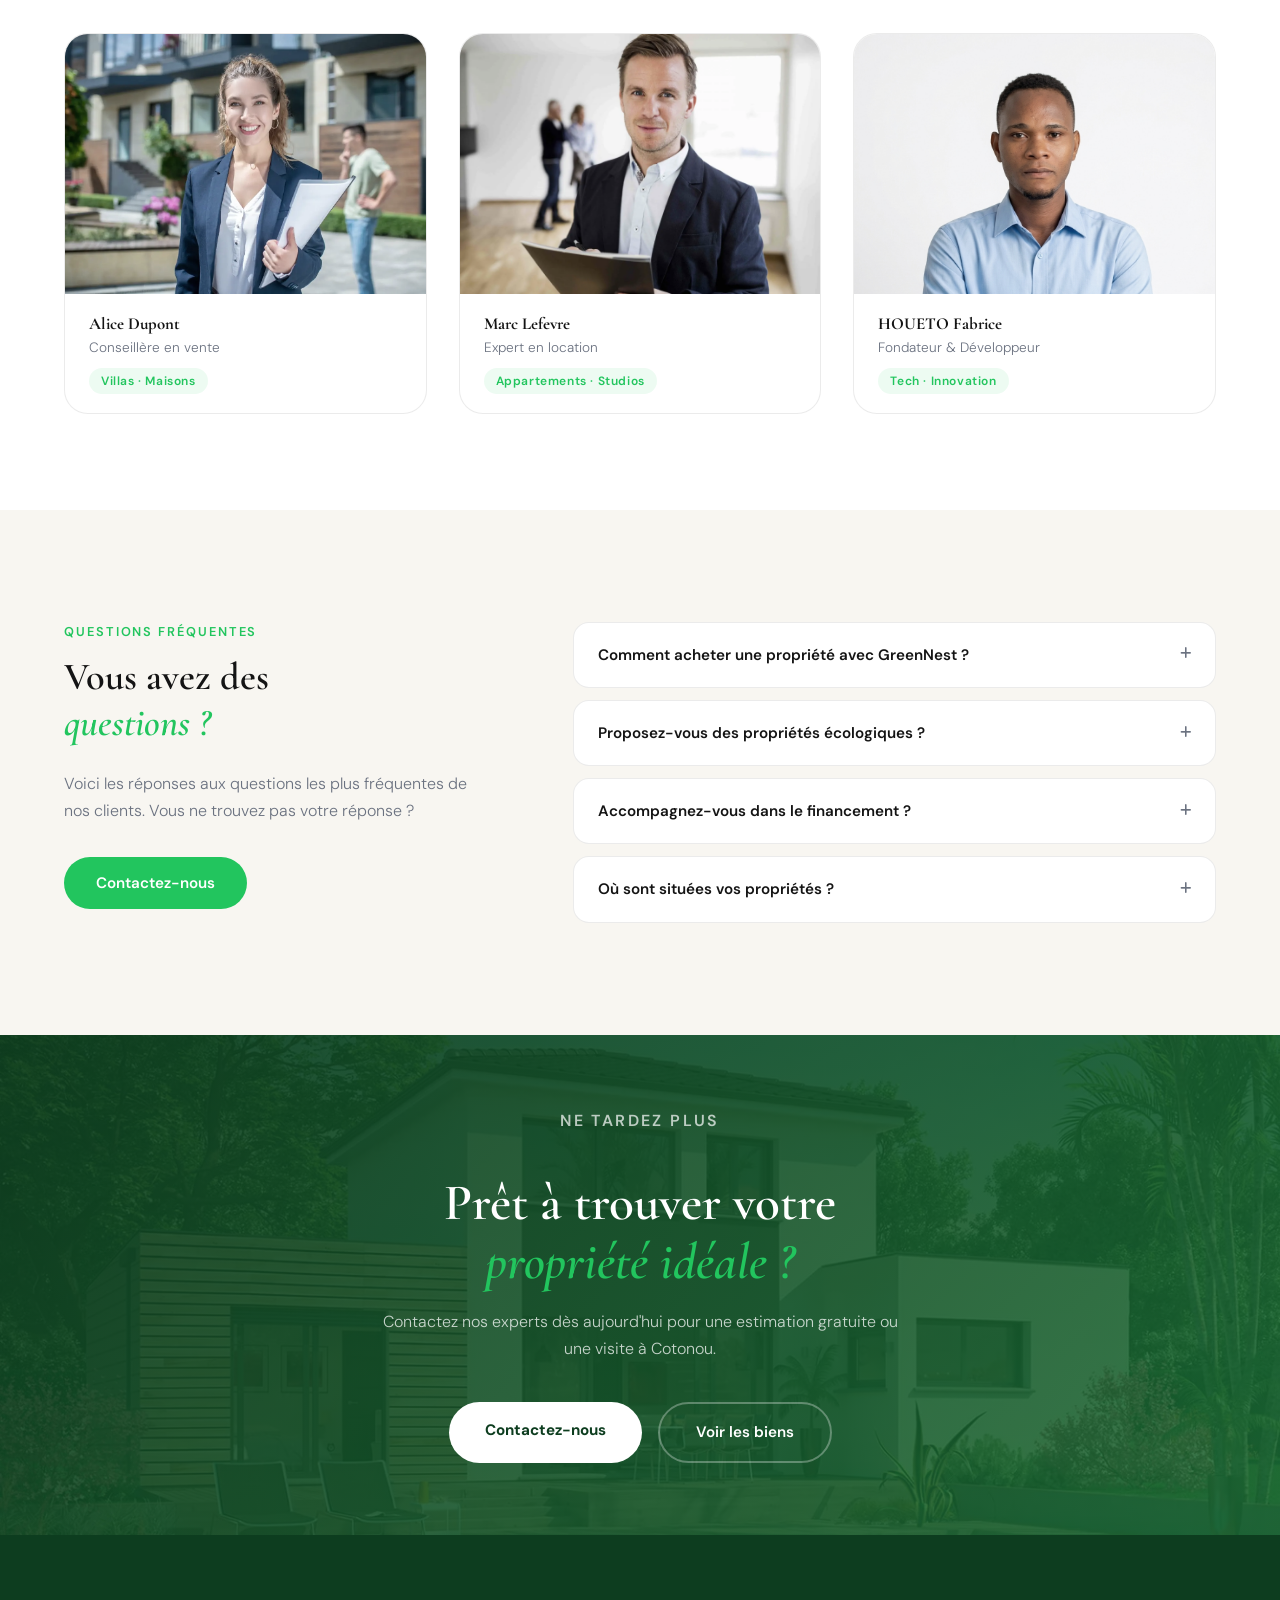
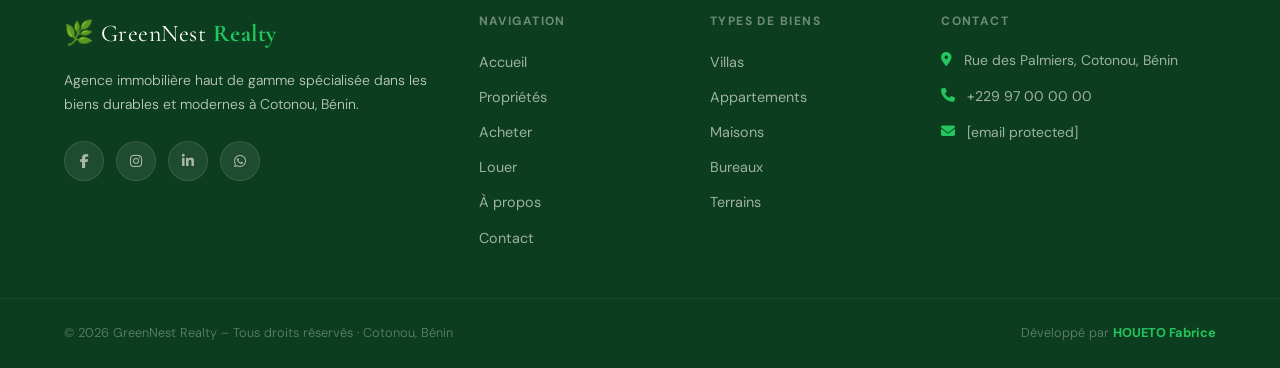
==== commit b5258676: "Correction du bugs de page blanche" ====
--- a/index.html
+++ b/index.html
@@ -566,8 +566,8 @@
         <div class="team-photo">
           <img src="images/ma_photo.webp" alt="HOUETO Fabrice – Fondateur GreenNest" loading="lazy">
           <div class="team-social">
-            <a href="#"><i class="fab fa-linkedin"></i></a>
-            <a href="#"><i class="fab fa-github"></i></a>
+            <a href="https://www.linkedin.com/in/fabrice-rene-houeto"><i class="fab fa-linkedin"></i></a>
+            <a href="https://github.com/Thugs20/agence_immobili-re_greennest-realty"><i class="fab fa-github"></i></a>
           </div>
         </div>
         <div class="team-info">
